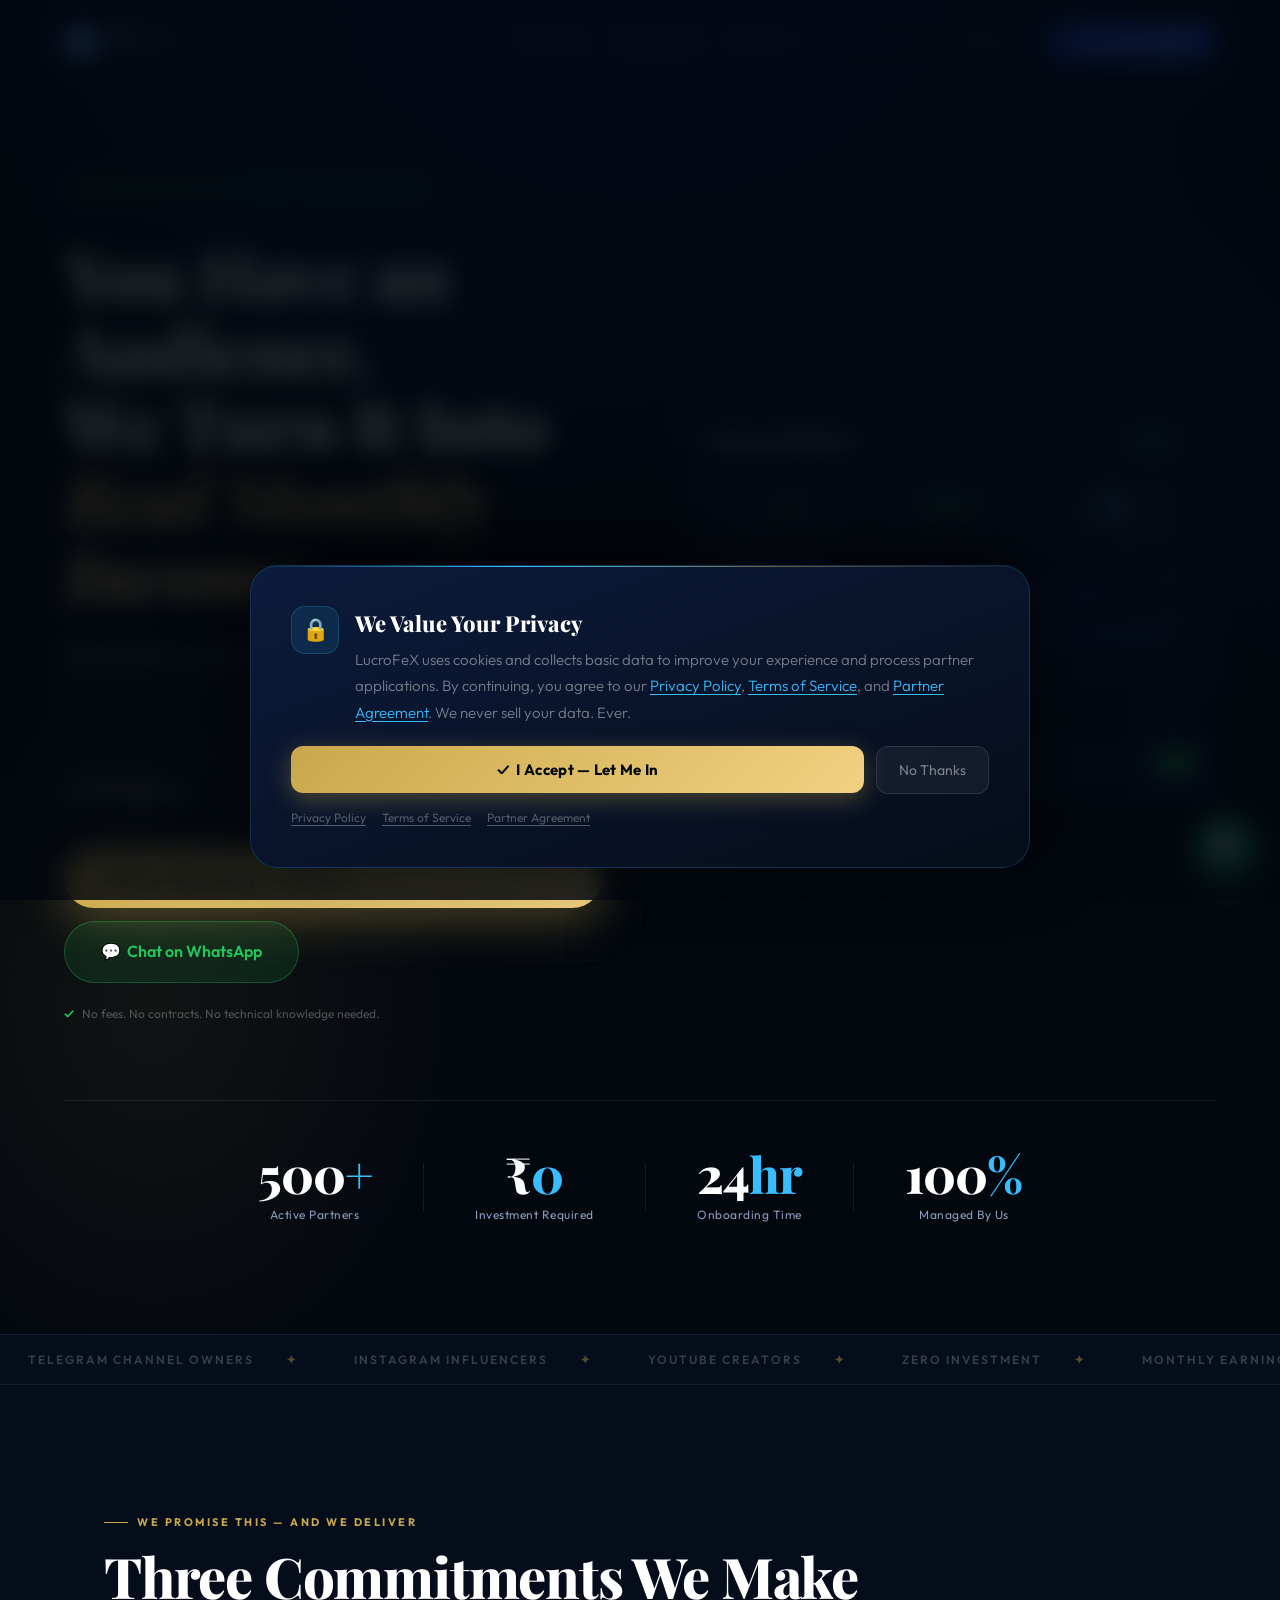
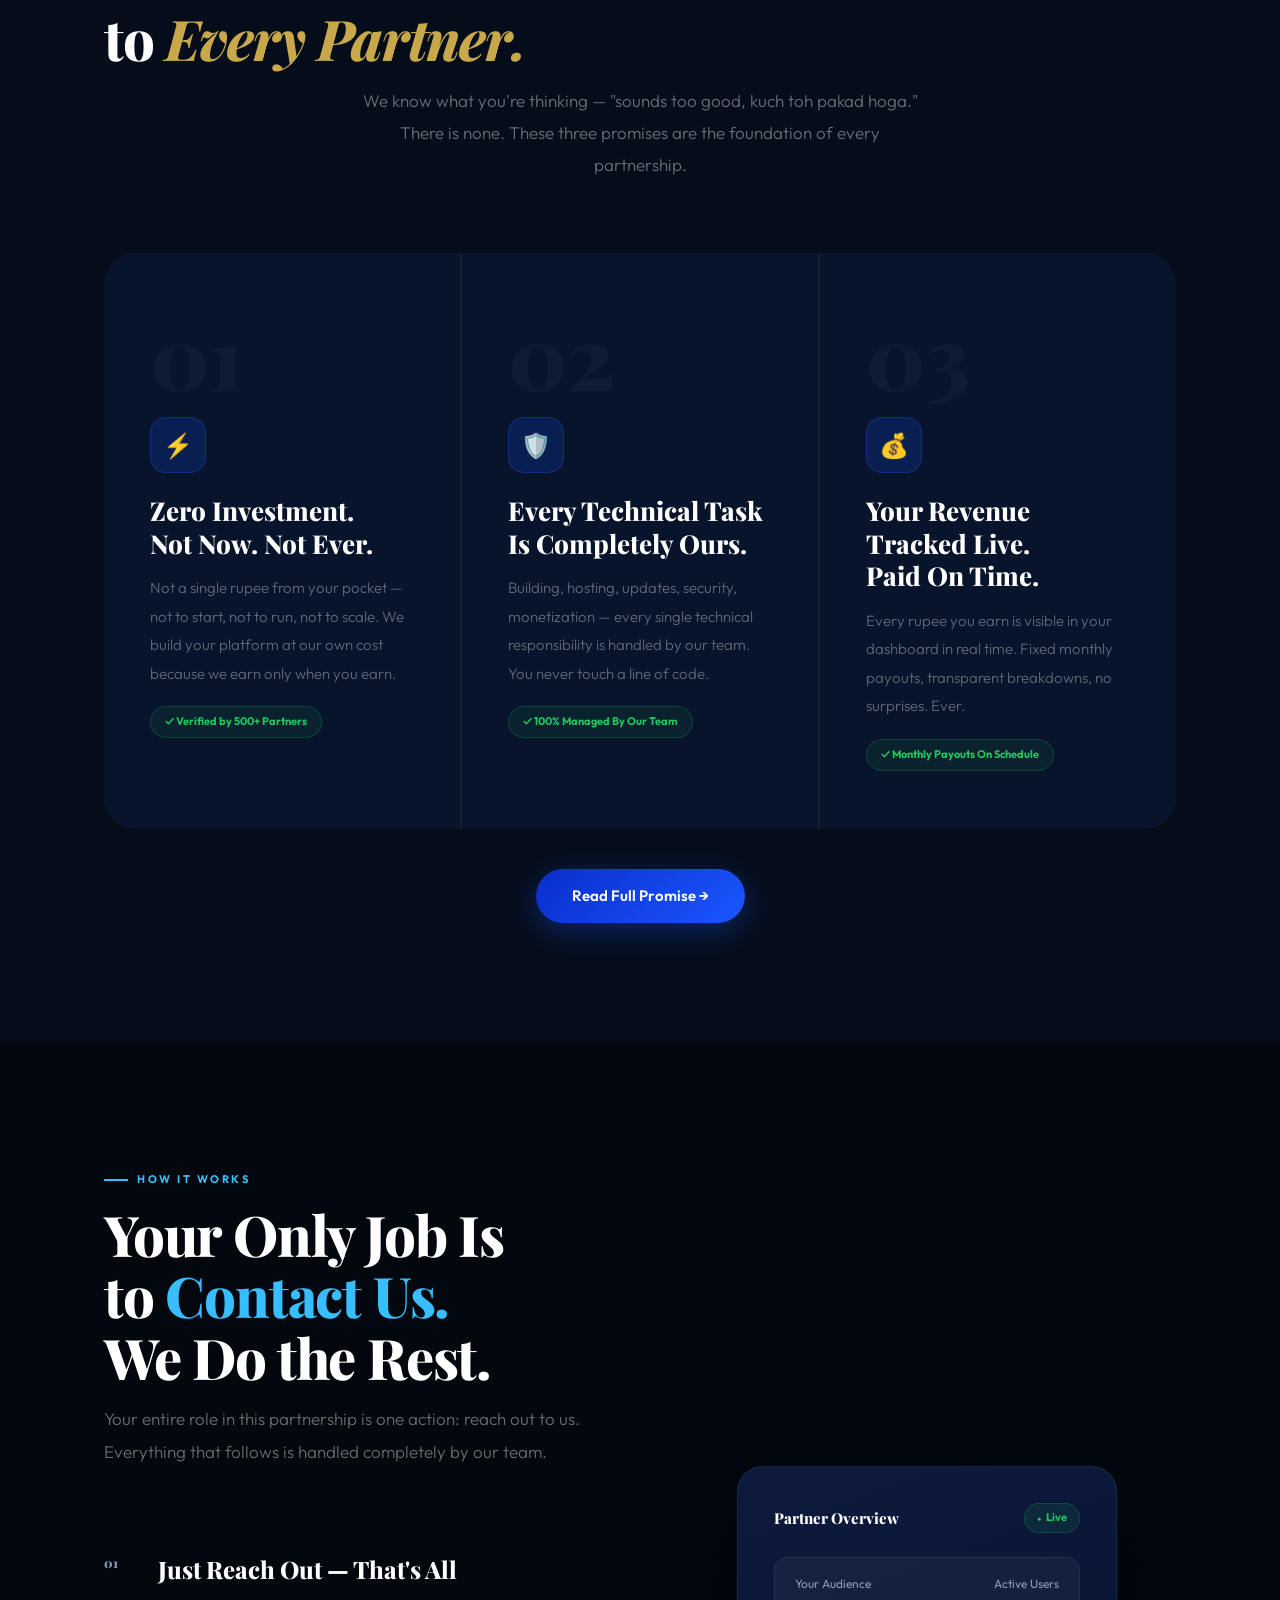
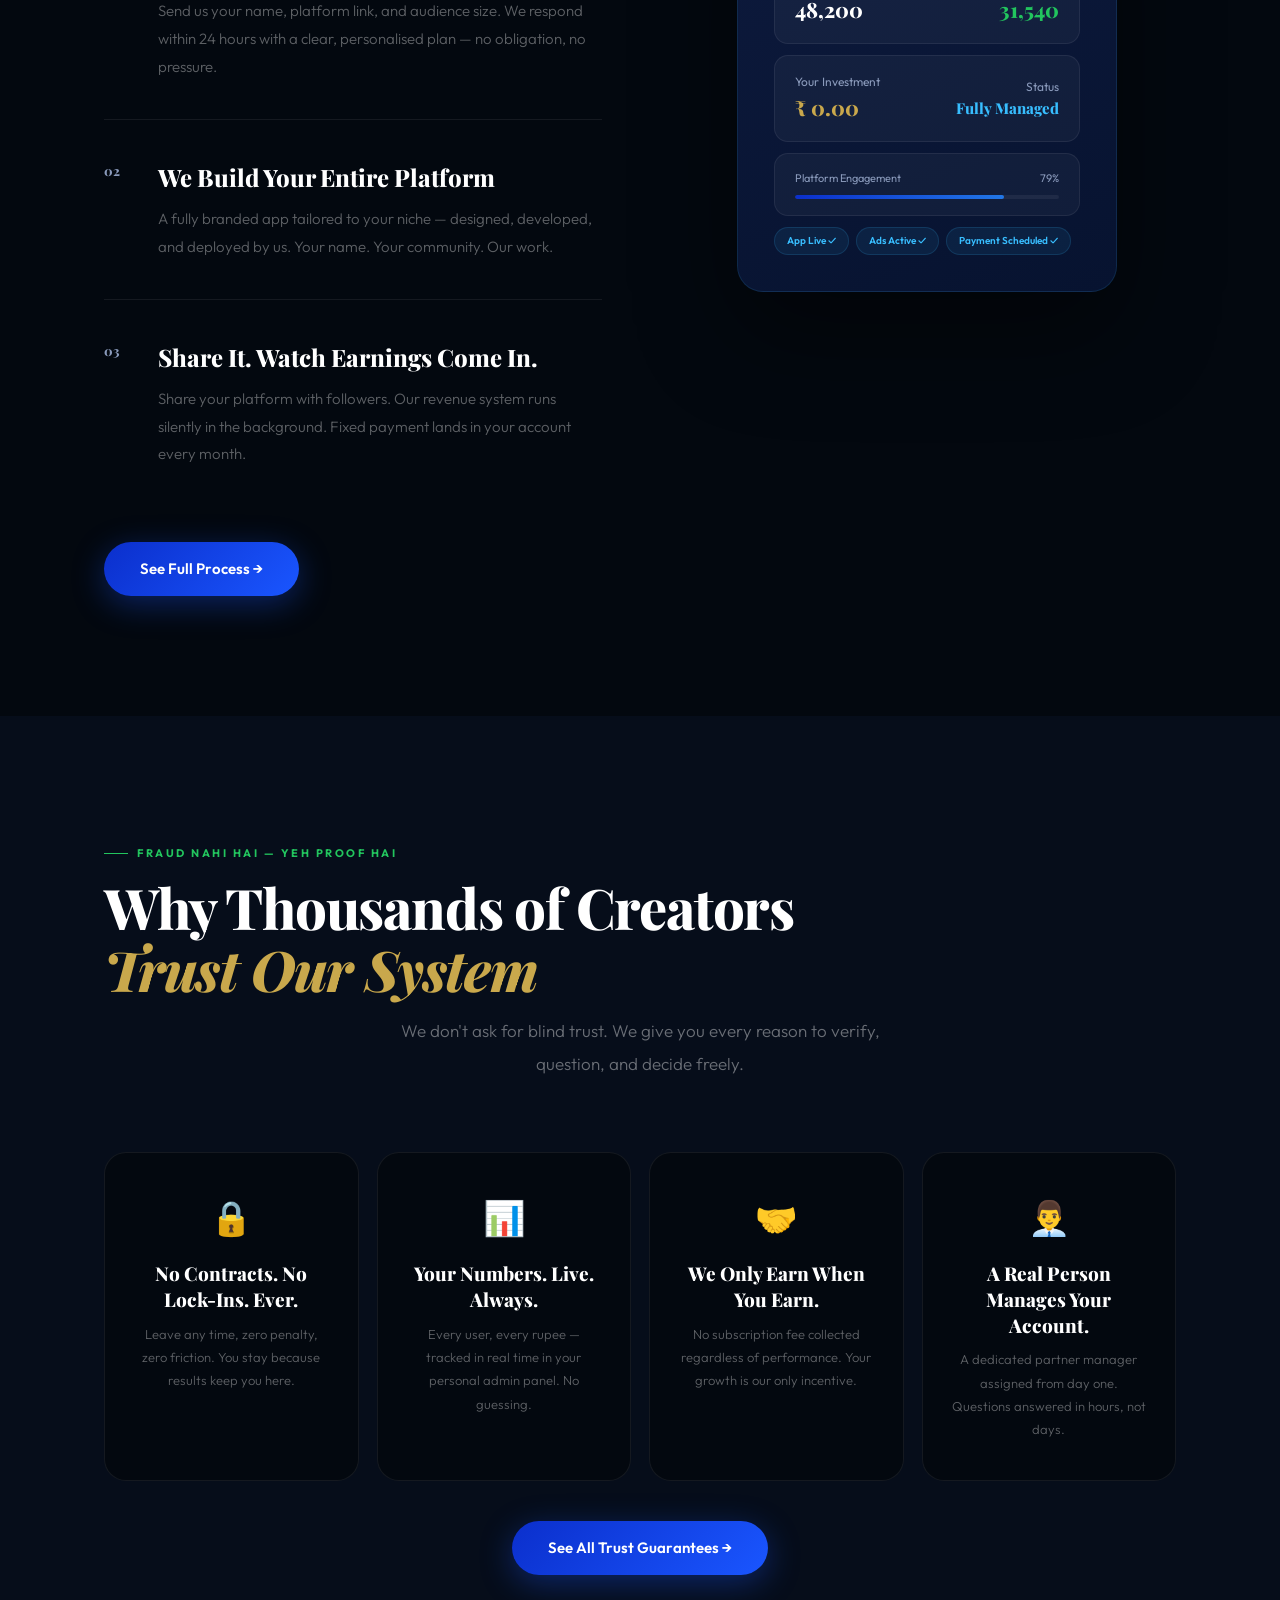
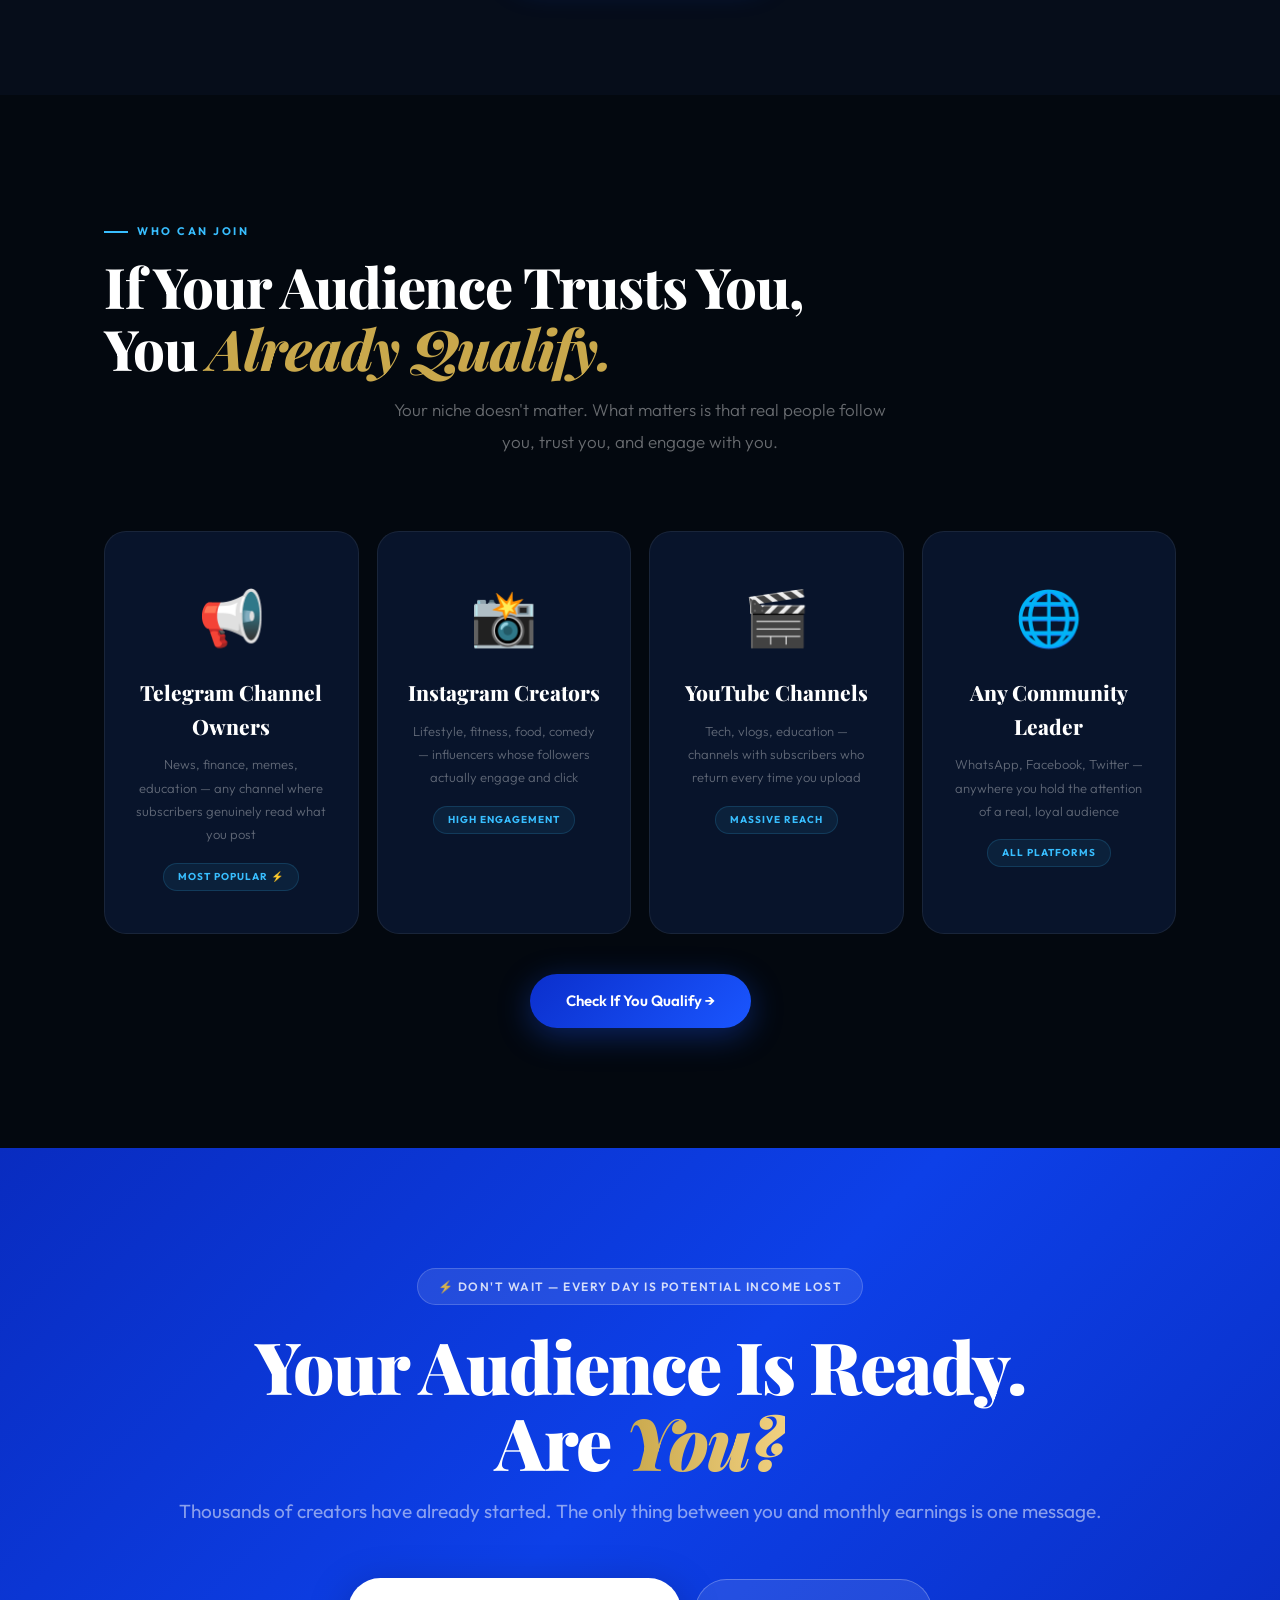
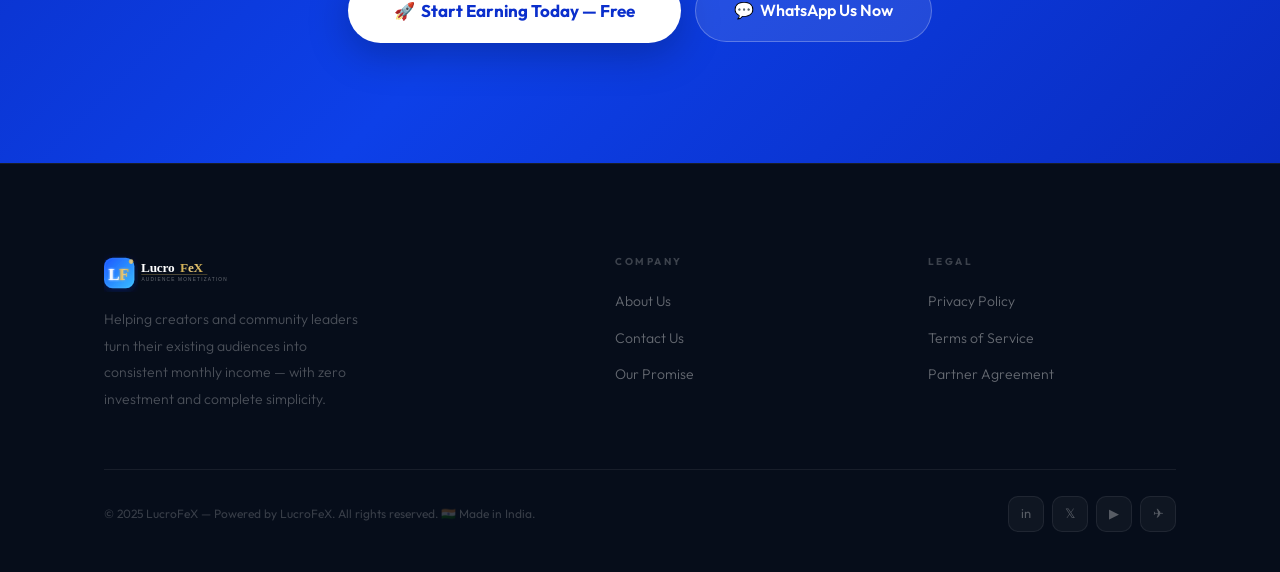
==== index.html @ 70eda668 "Add files via upload" ====
<!DOCTYPE html>
<html lang="en">
<head>
<meta charset="UTF-8">
<link rel="icon" type="image/svg+xml" href="favicon.svg">
<meta name="viewport" content="width=device-width, initial-scale=1.0">
<title>LucroFeX — Your Audience. Our System. Your Earnings.</title>
<link rel="stylesheet" href="shared.css">
<style>
/* ── HERO ── */
.hero{min-height:100svh;display:flex;align-items:center;justify-content:center;padding:clamp(120px,14vw,170px) clamp(20px,5vw,64px) clamp(70px,9vw,110px);position:relative;overflow:hidden}
.hero-bg{position:absolute;inset:0;z-index:0;background:radial-gradient(ellipse 95% 75% at 50% -5%,rgba(11,47,204,.28) 0%,transparent 62%),radial-gradient(ellipse 55% 45% at 85% 35%,rgba(56,190,255,.1) 0%,transparent 55%),radial-gradient(ellipse 45% 55% at 12% 75%,rgba(201,168,76,.07) 0%,transparent 55%),var(--ink)}
.hero-lines{position:absolute;inset:0;background-image:linear-gradient(rgba(255,255,255,.022) 1px,transparent 1px),linear-gradient(90deg,rgba(255,255,255,.022) 1px,transparent 1px);background-size:80px 80px;mask-image:radial-gradient(ellipse 80% 70% at 50% 40%,black 10%,transparent 100%)}
.hero-inner{position:relative;z-index:2;display:grid;grid-template-columns:1fr 1fr;gap:clamp(40px,6vw,90px);align-items:center;max-width:1200px;width:100%}
.hero-eyebrow{display:inline-flex;align-items:center;gap:10px;border:1px solid rgba(34,197,94,.28);background:rgba(34,197,94,.08);padding:8px 18px;border-radius:50px;font-size:12px;font-weight:600;color:var(--green);letter-spacing:1.5px;text-transform:uppercase;margin-bottom:clamp(20px,3vw,30px);animation:fadeUp .9s both}
.live-dot{width:7px;height:7px;border-radius:50%;background:var(--green);animation:breathe 2s infinite;box-shadow:0 0 6px var(--green)}
.hero h1{font-family:'Playfair Display',serif;font-size:clamp(38px,5.5vw,72px);font-weight:900;line-height:1.06;letter-spacing:-1.5px;color:white;margin-bottom:clamp(18px,2.5vw,28px);animation:fadeUp .9s .08s both}
.hero h1 em{font-style:italic;background:linear-gradient(90deg,var(--gold),var(--gold2),var(--gold));background-size:200% auto;-webkit-background-clip:text;-webkit-text-fill-color:transparent;background-clip:text;animation:shimmer 3s linear infinite}
.hero-sub{font-size:clamp(15px,1.8vw,18px);font-weight:300;color:rgba(255,255,255,.44);line-height:1.85;max-width:490px;margin-bottom:clamp(28px,4vw,44px);animation:fadeUp .9s .16s both}
.hero-sub strong{color:rgba(255,255,255,.85);font-weight:600}
.hero-actions{display:flex;flex-direction:column;gap:13px;animation:fadeUp .9s .24s both}
.btn-wa{display:inline-flex;align-items:center;gap:10px;width:fit-content;background:rgba(37,211,102,.1);border:1.5px solid rgba(37,211,102,.3);color:var(--green);font-family:'Outfit',sans-serif;font-size:clamp(14px,1.6vw,16px);font-weight:600;padding:clamp(14px,1.8vw,17px) clamp(24px,3vw,36px);border-radius:50px;transition:all .3s}
.btn-wa:hover{background:rgba(37,211,102,.18);border-color:rgba(37,211,102,.5);transform:translateY(-2px)}
.hero-caption{display:flex;align-items:center;gap:8px;font-size:12px;color:rgba(255,255,255,.28);margin-top:8px}
.hero-caption::before{content:'✓';color:var(--green);font-weight:700}

/* DASHBOARD CARD */
.hero-right{display:flex;flex-direction:column;gap:14px;animation:fadeUp .9s .3s both}
.dash-card{background:rgba(8,20,43,.88);border:1px solid rgba(56,190,255,.14);border-radius:26px;padding:clamp(22px,3vw,32px);backdrop-filter:blur(24px);box-shadow:0 32px 90px rgba(0,0,0,.5);position:relative;overflow:hidden}
.dash-card::before{content:'';position:absolute;top:0;left:0;right:0;height:1.5px;background:linear-gradient(90deg,transparent,var(--sky),var(--gold),transparent)}
.dc-head{display:flex;justify-content:space-between;align-items:center;margin-bottom:22px}
.dc-title{font-family:'Playfair Display',serif;font-size:16px;font-weight:700;color:white}
.dc-live{display:flex;align-items:center;gap:6px;background:rgba(34,197,94,.1);border:1px solid rgba(34,197,94,.22);padding:5px 12px;border-radius:50px;font-size:11px;font-weight:700;color:var(--green)}
.dc-live-dot{width:6px;height:6px;border-radius:50%;background:var(--green);box-shadow:0 0 6px var(--green);animation:breathe 2s infinite}
.dc-grid{display:grid;grid-template-columns:repeat(3,1fr);gap:10px;margin-bottom:18px}
.dc-stat{background:rgba(255,255,255,.04);border:1px solid var(--border);border-radius:14px;padding:14px 12px;text-align:center}
.dc-val{font-family:'Playfair Display',serif;font-size:20px;font-weight:800;color:white;line-height:1}
.dc-val.sky{color:var(--sky)}.dc-val.gold{color:var(--gold)}.dc-val.green{color:var(--green)}
.dc-label{font-size:10px;color:var(--muted);margin-top:5px;letter-spacing:.3px}
.dc-bar-row{margin-bottom:10px}
.dc-bar-top{display:flex;justify-content:space-between;font-size:11px;color:var(--muted);margin-bottom:7px}
.dc-track{height:5px;background:rgba(255,255,255,.06);border-radius:5px;overflow:hidden}
.dc-fill{height:100%;border-radius:5px;background:linear-gradient(90deg,var(--royal),var(--sky));background-size:200%;animation:shimmer 3s linear infinite}
.dc-tags{display:flex;flex-wrap:wrap;gap:6px;margin-top:14px}
.dc-tag{font-size:10px;font-weight:600;padding:5px 12px;border-radius:50px}
.dc-tag.green{background:rgba(34,197,94,.1);border:1px solid rgba(34,197,94,.22);color:var(--green)}
.dc-tag.blue{background:rgba(56,190,255,.1);border:1px solid rgba(56,190,255,.18);color:var(--sky)}
.dc-tag.gold{background:rgba(201,168,76,.1);border:1px solid rgba(201,168,76,.22);color:var(--gold)}
.notif-pop{background:rgba(8,20,43,.92);border:1px solid rgba(56,190,255,.14);border-radius:18px;padding:15px 18px;display:flex;align-items:center;gap:14px;box-shadow:0 12px 48px rgba(0,0,0,.45);animation:slideRight .7s .9s cubic-bezier(.16,1,.3,1) both}
@keyframes slideRight{from{transform:translateX(60px);opacity:0}to{transform:translateX(0);opacity:1}}
.np-icon{font-size:26px;flex-shrink:0}
.np-title{font-size:13px;font-weight:700;color:white}
.np-sub{font-size:11px;color:var(--muted);margin-top:2px}
.np-badge{margin-left:auto;flex-shrink:0;background:var(--green);color:#052e16;font-size:10px;font-weight:800;padding:4px 10px;border-radius:50px}

/* STATS */
.hero-stats{grid-column:1/-1;display:flex;align-items:center;justify-content:center;gap:clamp(24px,4vw,60px);flex-wrap:wrap;padding-top:clamp(28px,4vw,48px);border-top:1px solid var(--border);animation:fadeUp .9s .45s both}
.hs-item{text-align:center}
.hs-val{font-family:'Playfair Display',serif;font-size:clamp(30px,4vw,50px);font-weight:800;color:white;letter-spacing:-1px;line-height:1}
.hs-val span{color:var(--sky)}
.hs-label{font-size:12px;color:var(--muted);margin-top:6px;letter-spacing:.5px}
.hs-sep{width:1px;height:48px;background:var(--border);flex-shrink:0}

/* PROMISE CARDS */
.promise-grid{display:grid;grid-template-columns:repeat(3,1fr);gap:2px;background:var(--border);border-radius:32px;overflow:hidden;margin-top:clamp(44px,6vw,72px)}
.p-card{background:var(--navy);padding:clamp(34px,5vw,58px) clamp(28px,4vw,46px);position:relative;overflow:hidden;transition:background .45s}
.p-card:hover{background:#0B1D42}
.p-line{position:absolute;top:0;left:0;right:0;height:2px;background:linear-gradient(90deg,transparent,var(--sky),transparent);opacity:0;transform:scaleX(.5);transition:opacity .4s,transform .4s}
.p-card:hover .p-line{opacity:1;transform:scaleX(1)}
.p-num{font-family:'Playfair Display',serif;font-size:88px;font-weight:900;line-height:1;color:rgba(255,255,255,.03);margin-bottom:18px;transition:color .4s}
.p-card:hover .p-num{color:rgba(56,190,255,.06)}
.p-icon{width:56px;height:56px;border-radius:16px;background:rgba(26,86,255,.18);border:1px solid rgba(26,86,255,.28);display:flex;align-items:center;justify-content:center;font-size:24px;margin-bottom:22px;transition:all .4s}
.p-card:hover .p-icon{background:linear-gradient(135deg,var(--royal),var(--blue));border-color:transparent;box-shadow:0 8px 28px rgba(26,86,255,.4)}
.p-card h3{font-family:'Playfair Display',serif;font-size:clamp(20px,2.3vw,26px);font-weight:800;color:white;margin-bottom:14px;line-height:1.25}
.p-card p{font-size:clamp(14px,1.5vw,15px);font-weight:300;color:rgba(255,255,255,.36);line-height:1.9}
.p-proof{display:inline-flex;align-items:center;gap:7px;margin-top:18px;background:rgba(34,197,94,.08);border:1px solid rgba(34,197,94,.2);color:var(--green);font-size:11px;font-weight:700;padding:6px 14px;border-radius:50px}

/* PROCESS */
.process-wrap{display:grid;grid-template-columns:1fr 1fr;gap:clamp(40px,6vw,90px);align-items:center}
.process-steps{display:flex;flex-direction:column}
.proc-step{display:flex;gap:26px;padding:clamp(24px,3vw,38px) 0;border-bottom:1px solid var(--border);transition:all .3s}
.proc-step:last-child{border-bottom:none}
.proc-step-n{font-family:'Playfair Display',serif;font-size:13px;font-weight:800;color:var(--muted);min-width:28px;padding-top:3px;transition:color .3s}
.proc-step:hover .proc-step-n{color:var(--sky)}
.proc-body h4{font-family:'Playfair Display',serif;font-size:clamp(19px,2.2vw,24px);font-weight:800;color:white;margin-bottom:9px}
.proc-body p{font-size:clamp(14px,1.5vw,15px);font-weight:300;color:rgba(255,255,255,.36);line-height:1.85}
.proc-visual{position:relative;display:flex;align-items:center;justify-content:center}
.proc-glow{position:absolute;width:380px;height:380px;background:radial-gradient(circle,rgba(26,86,255,.18) 0%,transparent 70%);border-radius:50%}
.proc-card{background:linear-gradient(160deg,#0D1A3D,#071330);border:1px solid rgba(56,190,255,.12);border-radius:26px;padding:clamp(24px,3vw,36px);width:100%;max-width:380px;position:relative;z-index:2;box-shadow:0 40px 100px rgba(0,0,0,.45)}
.pc-head{display:flex;justify-content:space-between;align-items:center;margin-bottom:24px}
.pc-title{font-family:'Playfair Display',serif;font-size:15px;font-weight:800;color:white}
.pc-badge{background:rgba(34,197,94,.1);border:1px solid rgba(34,197,94,.22);color:var(--green);font-size:11px;font-weight:700;padding:5px 12px;border-radius:50px;display:flex;align-items:center;gap:5px}
.pc-badge::before{content:'●';font-size:7px}
.pc-row{background:rgba(255,255,255,.04);border:1px solid var(--border);border-radius:14px;padding:16px 20px;margin-bottom:11px;display:flex;justify-content:space-between;align-items:center}
.pc-row-label{font-size:12px;color:var(--muted)}
.pc-row-val{font-family:'Playfair Display',serif;font-size:21px;font-weight:800;color:white}
.pc-row-val.gold{color:var(--gold)}.pc-row-val.sky{color:var(--sky);font-size:15px}.pc-row-val.green{color:var(--green)}
.pc-bar{background:rgba(255,255,255,.04);border:1px solid var(--border);border-radius:14px;padding:16px 20px;margin-bottom:11px}
.pc-bar-top{display:flex;justify-content:space-between;font-size:11px;color:var(--muted);margin-bottom:8px}
.pc-track{height:4px;background:rgba(255,255,255,.06);border-radius:4px;overflow:hidden}
.pc-fill{height:100%;border-radius:4px;background:linear-gradient(90deg,var(--royal),var(--sky));background-size:200%;animation:shimmer 3s linear infinite}
.pc-tags{display:flex;flex-wrap:wrap;gap:7px;margin-top:4px}
.pc-tag{font-size:10px;font-weight:600;padding:5px 12px;border-radius:50px;background:rgba(56,190,255,.08);border:1px solid rgba(56,190,255,.15);color:var(--sky)}

/* TRUST */
.trust-grid{display:grid;grid-template-columns:repeat(4,1fr);gap:clamp(12px,2vw,18px);margin-top:clamp(44px,6vw,72px)}
.trust-card{background:var(--ink);border:1px solid var(--border);border-radius:22px;padding:clamp(24px,3.5vw,38px) clamp(18px,2.5vw,28px);text-align:center;transition:all .4s}
.trust-card:hover{border-color:rgba(56,190,255,.22);transform:translateY(-7px);box-shadow:0 24px 60px rgba(0,0,0,.4)}
.tc-icon{font-size:34px;margin-bottom:16px;display:block;animation:float 5s ease-in-out infinite}
.trust-card h4{font-family:'Playfair Display',serif;font-size:clamp(16px,1.8vw,19px);font-weight:800;color:white;margin-bottom:10px;line-height:1.35}
.trust-card p{font-size:13px;font-weight:300;color:rgba(255,255,255,.36);line-height:1.8}

/* WHO */
.who-grid{display:grid;grid-template-columns:repeat(4,1fr);gap:clamp(12px,2vw,18px);margin-top:clamp(44px,6vw,72px)}
.who-card{background:var(--navy);border:1px solid var(--border);border-radius:22px;padding:clamp(28px,4vw,42px) clamp(20px,3vw,30px);text-align:center;transition:all .45s;position:relative;overflow:hidden}
.who-card::after{content:'';position:absolute;inset:0;background:linear-gradient(160deg,rgba(26,86,255,.09),transparent);opacity:0;transition:opacity .4s}
.who-card:hover{border-color:rgba(26,86,255,.38);transform:translateY(-9px);box-shadow:0 28px 70px rgba(0,0,0,.45)}
.who-card:hover::after{opacity:1}
.who-emoji{font-size:clamp(40px,5.5vw,54px);margin-bottom:16px;display:block;animation:float 4.5s ease-in-out infinite}
.who-card h4{font-family:'Playfair Display',serif;font-size:clamp(17px,2vw,21px);font-weight:800;color:white;margin-bottom:10px}
.who-card p{font-size:13px;font-weight:300;color:rgba(255,255,255,.36);line-height:1.8}
.who-badge{display:inline-block;margin-top:16px;font-size:10px;font-weight:700;letter-spacing:1px;text-transform:uppercase;padding:5px 14px;border-radius:50px;background:rgba(56,190,255,.08);border:1px solid rgba(56,190,255,.16);color:var(--sky)}

/* CONTACT */
.contact-grid{display:grid;grid-template-columns:1fr 1.05fr;gap:clamp(44px,7vw,100px);align-items:start}
.c-left h2{font-family:'Playfair Display',serif;font-size:clamp(34px,4.8vw,60px);font-weight:900;line-height:1.07;letter-spacing:-1.2px;color:white;margin-bottom:18px}
.c-left h2 em{font-style:italic;color:var(--gold)}
.c-left h2 .g{color:var(--green)}
.c-left>p{font-size:clamp(15px,1.7vw,17px);font-weight:300;color:rgba(255,255,255,.4);line-height:1.9;margin-bottom:clamp(28px,4vw,42px)}
.c-trust-list{display:flex;flex-direction:column;gap:12px}
.c-trust-item{display:flex;align-items:center;gap:14px;background:rgba(255,255,255,.03);border:1px solid var(--border);border-radius:16px;padding:clamp(14px,2vw,17px) clamp(16px,2.5vw,20px);transition:all .3s}
.c-trust-item:hover{border-color:rgba(34,197,94,.2);background:rgba(34,197,94,.04)}
.cti-icon{width:40px;height:40px;flex-shrink:0;border-radius:11px;background:rgba(34,197,94,.1);border:1px solid rgba(34,197,94,.2);display:flex;align-items:center;justify-content:center;font-size:18px}
.cti-body h5{font-size:14px;font-weight:600;color:white;margin-bottom:3px}
.cti-body p{font-size:12px;font-weight:300;color:var(--muted);line-height:1.6}

/* FORM */
.form-box{background:linear-gradient(160deg,#0C1B3B,#060D1A);border:1px solid rgba(56,190,255,.11);border-radius:34px;padding:clamp(30px,4.5vw,52px) clamp(24px,3.5vw,44px);box-shadow:0 56px 110px rgba(0,0,0,.5);position:relative;overflow:hidden}
.form-box::before{content:'';position:absolute;top:0;left:0;right:0;height:1.5px;background:linear-gradient(90deg,transparent,var(--sky),rgba(201,168,76,.5),transparent)}
.f-title{font-family:'Playfair Display',serif;font-size:clamp(22px,2.8vw,30px);font-weight:800;color:white;margin-bottom:6px}
.f-sub{font-size:13px;font-weight:300;color:var(--muted);margin-bottom:clamp(22px,3vw,32px);line-height:1.7}
.f-group{margin-bottom:14px}
.f-label{display:block;font-size:10px;font-weight:700;letter-spacing:2px;text-transform:uppercase;color:rgba(255,255,255,.3);margin-bottom:7px}
.f-input{width:100%;background:rgba(255,255,255,.05);border:1px solid rgba(255,255,255,.08);border-radius:13px;padding:clamp(13px,1.6vw,16px) 18px;color:white;font-family:'Outfit',sans-serif;font-size:15px;font-weight:300;outline:none;transition:all .3s}
.f-input::placeholder{color:rgba(255,255,255,.18)}
.f-input:focus{border-color:rgba(56,190,255,.36);background:rgba(56,190,255,.05);box-shadow:0 0 0 3px rgba(56,190,255,.07)}
.f-row{display:grid;grid-template-columns:1fr 1fr;gap:13px}
.f-submit{width:100%;margin-top:8px;background:linear-gradient(135deg,var(--gold) 0%,var(--gold2) 50%,var(--gold) 100%);background-size:200% auto;color:var(--ink);font-family:'Outfit',sans-serif;font-size:clamp(15px,1.8vw,17px);font-weight:700;padding:clamp(15px,2vw,18px);border-radius:13px;box-shadow:0 8px 30px rgba(201,168,76,.3);transition:all .4s;animation:shimmer 3s linear infinite;letter-spacing:.3px;cursor:pointer;border:none}
.f-submit:hover{transform:translateY(-3px);box-shadow:0 20px 50px rgba(201,168,76,.45)}
.f-submit:disabled{opacity:.6;transform:none;cursor:not-allowed}
.f-note{text-align:center;font-size:11px;font-weight:300;color:rgba(255,255,255,.2);margin-top:14px;line-height:1.7}

/* SUCCESS CARD */
.success-screen{display:none;text-align:center;padding:clamp(36px,5vw,52px) 20px}
.success-icon-wrap{width:88px;height:88px;border-radius:50%;background:linear-gradient(135deg,rgba(34,197,94,.2),rgba(34,197,94,.05));border:2px solid rgba(34,197,94,.3);display:flex;align-items:center;justify-content:center;margin:0 auto 24px;animation:float 3s ease-in-out infinite}
.success-checkmark{font-size:42px}
.success-screen h3{font-family:'Playfair Display',serif;font-size:clamp(22px,3.5vw,30px);font-weight:800;color:white;margin-bottom:10px}
.success-screen p{font-size:15px;font-weight:300;color:var(--muted);line-height:1.8;margin-bottom:24px}
.success-pills{display:flex;flex-direction:column;gap:8px;margin-top:4px}
.success-pill{display:flex;align-items:center;gap:10px;background:rgba(34,197,94,.07);border:1px solid rgba(34,197,94,.15);border-radius:12px;padding:11px 16px}
.success-pill span{font-size:13px;color:rgba(255,255,255,.6)}
.success-pill::before{content:'✓';color:var(--green);font-weight:700;font-size:13px;flex-shrink:0}

/* FINAL BANNER */
.final-banner{background:linear-gradient(135deg,#092CC0,#0D40E8,#092CC0);padding:clamp(70px,10vw,120px) clamp(20px,5vw,64px);text-align:center;position:relative;overflow:hidden}
.fb-grid{position:absolute;inset:0;background-image:linear-gradient(rgba(255,255,255,.04) 1px,transparent 1px),linear-gradient(90deg,rgba(255,255,255,.04) 1px,transparent 1px);background-size:64px 64px;opacity:.5}
.fb-glow{position:absolute;inset:0;background:radial-gradient(ellipse 55% 75% at 50% 50%,rgba(56,190,255,.14) 0%,transparent 65%)}
.final-banner>*{position:relative;z-index:2}
.fb-eyebrow{display:inline-flex;align-items:center;gap:9px;background:rgba(255,255,255,.1);border:1px solid rgba(255,255,255,.18);padding:8px 20px;border-radius:50px;font-size:12px;font-weight:600;color:rgba(255,255,255,.8);letter-spacing:1.5px;text-transform:uppercase;margin-bottom:22px}
.final-banner h2{font-family:'Playfair Display',serif;font-size:clamp(36px,6vw,72px);font-weight:900;color:white;letter-spacing:-1.5px;line-height:1.06;margin-bottom:16px}
.final-banner h2 em{font-style:italic;background:linear-gradient(90deg,var(--gold),var(--gold2),var(--gold));background-size:200% auto;-webkit-background-clip:text;-webkit-text-fill-color:transparent;background-clip:text;animation:shimmer 3s linear infinite}
.final-banner p{font-size:clamp(15px,1.9vw,19px);color:rgba(255,255,255,.52);margin-bottom:clamp(36px,5vw,52px)}
.fb-btns{display:flex;align-items:center;justify-content:center;gap:14px;flex-wrap:wrap}
.btn-white{display:inline-flex;align-items:center;gap:10px;background:white;color:var(--royal);font-family:'Outfit',sans-serif;font-size:clamp(15px,1.8vw,17px);font-weight:700;padding:clamp(15px,2vw,19px) clamp(28px,4vw,46px);border-radius:50px;box-shadow:0 10px 42px rgba(0,0,0,.25);transition:all .4s;text-decoration:none}
.btn-white:hover{transform:translateY(-4px);box-shadow:0 22px 60px rgba(0,0,0,.35)}
.btn-border{display:inline-flex;align-items:center;gap:10px;background:rgba(255,255,255,.1);border:1.5px solid rgba(255,255,255,.25);color:white;font-family:'Outfit',sans-serif;font-size:clamp(14px,1.6vw,16px);font-weight:600;padding:clamp(14px,1.8vw,18px) clamp(24px,3vw,38px);border-radius:50px;transition:all .3s;text-decoration:none}
.btn-border:hover{background:rgba(255,255,255,.18);transform:translateY(-2px)}

@media(max-width:1060px){.hero-inner{grid-template-columns:1fr}.hero-right{display:none}.hero-stats{grid-column:auto}.process-wrap{grid-template-columns:1fr}.proc-visual{display:none}.trust-grid{grid-template-columns:1fr 1fr}.who-grid{grid-template-columns:1fr 1fr}.contact-grid{grid-template-columns:1fr}.promise-grid{grid-template-columns:1fr}}
@media(max-width:600px){.trust-grid{grid-template-columns:1fr}.who-grid{grid-template-columns:1fr 1fr}.f-row{grid-template-columns:1fr}.fb-btns{flex-direction:column;align-items:stretch;max-width:320px;margin:0 auto}.btn-white,.btn-border{justify-content:center}.hs-sep{display:none}}
@media(max-width:420px){.who-grid{grid-template-columns:1fr}}
</style>

  <!-- SEO & OG Meta -->
  <meta name="description" content="LucroFeX — Turn your Telegram channel, Instagram or YouTube audience into real monthly income. Zero investment. We handle everything.">
  <meta name="keywords" content="audience monetization, telegram channel monetize, creator income, LucroFeX, zero investment earning">
  <meta property="og:title" content="LucroFeX — Your Audience. Our System. Your Earnings.">
  <meta property="og:description" content="Turn your social media audience into monthly income with zero investment. LucroFeX handles everything.">
  <meta property="og:url" content="https://lucrofex.chauhandeveloper.in/">
  <meta property="og:type" content="website">
  <meta name="twitter:card" content="summary_large_image">
  <link rel="canonical" href="https://lucrofex.chauhandeveloper.in/">
</head>
<body>

<!-- TRUST RIBBON -->
<!-- DRAWER -->
<div class="drawer" id="drawer">
  <button class="drawer-x" id="drawerX">✕</button>
  <a href="pages/promise.html" onclick="closeDrawer()">Our Promise</a>
  <a href="pages/how-it-works.html" onclick="closeDrawer()">How It Works</a>
  <a href="pages/trust.html" onclick="closeDrawer()">Why Trust Us</a>
  <a href="pages/who-can-join.html" onclick="closeDrawer()">Who Can Join</a>
  <a href="pages/about.html" onclick="closeDrawer()">About Us</a>
  <a href="pages/contact.html" onclick="closeDrawer()" style="color:var(--gold)">Start Earning →</a>
</div>

<!-- NAV -->
<header id="nav">
  <div class="nav-inner">
    <a href="index.html" class="logo">
      <img src="logo.svg" alt="LucroFeX" style="height:42px;width:auto">
    </a>
    <ul class="nav-links">
      <li><a href="pages/promise.html">Our Promise</a></li>
      <li><a href="pages/how-it-works.html">How It Works</a></li>
      <li><a href="pages/trust.html">Why Trust Us</a></li>
      <li><a href="pages/who-can-join.html">Who Can Join</a></li>
      <li><a href="pages/about.html">About Us</a></li>
      <li><a href="pages/contact.html" class="nav-pill">Start Earning Today</a></li>
    </ul>
    <button class="hamburger" id="ham"><span></span><span></span><span></span></button>
  </div>
</header>

<!-- HERO -->
<section class="hero">
  <div class="hero-bg"></div>
  <div class="hero-lines"></div>
  <div class="hero-inner">
    <div>
      <div class="hero-eyebrow"><span class="live-dot"></span>Accepting New Partners — Spots Limited</div>
      <h1>You Have an Audience.<br>We Turn It Into<br><em>Real Monthly Income.</em></h1>
      <p class="hero-sub"><strong>Zero investment. Zero technical work. Zero risk.</strong><br>Whether you own a Telegram channel, Instagram page, or YouTube channel — if people trust you, we have a system that pays you every month. <strong>Just contact us. We handle everything else.</strong></p>
      <div class="hero-actions">
        <a href="pages/contact.html" class="btn-gold">Start Earning Today — It's Free →</a>
        <a href="https://wa.me/919785121781?text=Hi%20LucroFeX%2C%20I%20want%20to%20monetize%20my%20audience." class="btn-wa" target="_blank" rel="noopener">💬 &nbsp;Chat on WhatsApp</a>
        <p class="hero-caption">No fees. No contracts. No technical knowledge needed.</p>
      </div>
    </div>
    <div class="hero-right">
      <div class="dash-card">
        <div class="dc-head"><span class="dc-title">Partner Dashboard</span><span class="dc-live"><span class="dc-live-dot"></span>Live</span></div>
        <div class="dc-grid">
          <div class="dc-stat"><div class="dc-val gold">₹ 0</div><div class="dc-label">Your Investment</div></div>
          <div class="dc-stat"><div class="dc-val green">Active</div><div class="dc-label">Status</div></div>
          <div class="dc-stat"><div class="dc-val sky">24hr</div><div class="dc-label">To Go Live</div></div>
        </div>
        <div class="dc-bar-row"><div class="dc-bar-top"><span>Audience Engagement</span><span>84%</span></div><div class="dc-track"><div class="dc-fill" style="width:84%"></div></div></div>
        <div class="dc-bar-row" style="margin-top:10px"><div class="dc-bar-top"><span>Revenue Running</span><span>97%</span></div><div class="dc-track"><div class="dc-fill" style="width:97%"></div></div></div>
        <div class="dc-tags"><span class="dc-tag green">✓ App Live</span><span class="dc-tag blue">✓ Fully Managed</span><span class="dc-tag gold">✓ Monthly Payout</span></div>
      </div>
      <div class="notif-pop"><span class="np-icon">🎉</span><div><div class="np-title">New Partner Joined Just Now</div><div class="np-sub">Telegram Channel · 18,000 subscribers · Onboarded today</div></div><span class="np-badge">NEW</span></div>
    </div>
    <div class="hero-stats">
      <div class="hs-item"><div class="hs-val">500<span>+</span></div><div class="hs-label">Active Partners</div></div>
      <div class="hs-sep"></div>
      <div class="hs-item"><div class="hs-val">₹<span>0</span></div><div class="hs-label">Investment Required</div></div>
      <div class="hs-sep"></div>
      <div class="hs-item"><div class="hs-val">24<span>hr</span></div><div class="hs-label">Onboarding Time</div></div>
      <div class="hs-sep"></div>
      <div class="hs-item"><div class="hs-val">100<span>%</span></div><div class="hs-label">Managed By Us</div></div>
    </div>
  </div>
</section>

<!-- TICKER -->
<div class="ticker-wrap"><div class="ticker-track"><span class="tk-item">Telegram Channel Owners</span><span class="tk-item">Instagram Influencers</span><span class="tk-item">YouTube Creators</span><span class="tk-item">Zero Investment</span><span class="tk-item">Monthly Earnings</span><span class="tk-item">100% Managed By Us</span><span class="tk-item">No Fraud — Verified</span><span class="tk-item">Join Today — Free</span><span class="tk-item">Telegram Channel Owners</span><span class="tk-item">Instagram Influencers</span><span class="tk-item">YouTube Creators</span><span class="tk-item">Zero Investment</span><span class="tk-item">Monthly Earnings</span><span class="tk-item">100% Managed By Us</span><span class="tk-item">No Fraud — Verified</span><span class="tk-item">Join Today — Free</span></div></div>

<!-- PROMISE -->
<section class="page-section alt">
  <div class="container">
    <div class="text-center reveal">
      <div class="eyebrow gold">We Promise This — And We Deliver</div>
      <h2 class="s-title">Three Commitments We Make<br>to <em>Every Partner.</em></h2>
      <p class="s-desc" style="margin:0 auto;text-align:center;max-width:560px">We know what you're thinking — "sounds too good, kuch toh pakad hoga." There is none. These three promises are the foundation of every partnership.</p>
    </div>
    <div class="promise-grid">
      <div class="p-card reveal"><div class="p-line"></div><div class="p-num">01</div><div class="p-icon">⚡</div><h3>Zero Investment.<br>Not Now. Not Ever.</h3><p>Not a single rupee from your pocket — not to start, not to run, not to scale. We build your platform at our own cost because we earn only when you earn.</p><div class="p-proof">✓ Verified by 500+ Partners</div></div>
      <div class="p-card reveal d1"><div class="p-line"></div><div class="p-num">02</div><div class="p-icon">🛡️</div><h3>Every Technical Task<br>Is Completely Ours.</h3><p>Building, hosting, updates, security, monetization — every single technical responsibility is handled by our team. You never touch a line of code.</p><div class="p-proof">✓ 100% Managed By Our Team</div></div>
      <div class="p-card reveal d2"><div class="p-line"></div><div class="p-num">03</div><div class="p-icon">💰</div><h3>Your Revenue Tracked Live.<br>Paid On Time.</h3><p>Every rupee you earn is visible in your dashboard in real time. Fixed monthly payouts, transparent breakdowns, no surprises. Ever.</p><div class="p-proof">✓ Monthly Payouts On Schedule</div></div>
    </div>
    <div style="text-align:center;margin-top:40px"><a href="pages/promise.html" class="btn-blue">Read Full Promise →</a></div>
  </div>
</section>

<!-- HOW IT WORKS -->
<section class="page-section">
  <div class="container">
    <div class="process-wrap">
      <div>
        <div class="reveal"><div class="eyebrow">How It Works</div><h2 class="s-title">Your Only Job Is<br>to <span>Contact Us.</span><br>We Do the Rest.</h2><p class="s-desc" style="margin-bottom:44px">Your entire role in this partnership is one action: reach out to us. Everything that follows is handled completely by our team.</p></div>
        <div class="process-steps">
          <div class="proc-step reveal"><span class="proc-step-n">01</span><div class="proc-body"><h4>Just Reach Out — That's All</h4><p>Send us your name, platform link, and audience size. We respond within 24 hours with a clear, personalised plan — no obligation, no pressure.</p></div></div>
          <div class="proc-step reveal d1"><span class="proc-step-n">02</span><div class="proc-body"><h4>We Build Your Entire Platform</h4><p>A fully branded app tailored to your niche — designed, developed, and deployed by us. Your name. Your community. Our work.</p></div></div>
          <div class="proc-step reveal d2"><span class="proc-step-n">03</span><div class="proc-body"><h4>Share It. Watch Earnings Come In.</h4><p>Share your platform with followers. Our revenue system runs silently in the background. Fixed payment lands in your account every month.</p></div></div>
        </div>
        <div style="margin-top:36px"><a href="pages/how-it-works.html" class="btn-blue">See Full Process →</a></div>
      </div>
      <div class="proc-visual reveal d1">
        <div class="proc-glow"></div>
        <div class="proc-card">
          <div class="pc-head"><span class="pc-title">Partner Overview</span><span class="pc-badge">Live</span></div>
          <div class="pc-row"><div><div class="pc-row-label">Your Audience</div><div class="pc-row-val">48,200</div></div><div style="text-align:right"><div class="pc-row-label">Active Users</div><div class="pc-row-val green">31,540</div></div></div>
          <div class="pc-row"><div><div class="pc-row-label">Your Investment</div><div class="pc-row-val gold">₹ 0.00</div></div><div style="text-align:right"><div class="pc-row-label">Status</div><div class="pc-row-val sky">Fully Managed</div></div></div>
          <div class="pc-bar"><div class="pc-bar-top"><span>Platform Engagement</span><span>79%</span></div><div class="pc-track"><div class="pc-fill" style="width:79%"></div></div></div>
          <div class="pc-tags"><span class="pc-tag">App Live ✓</span><span class="pc-tag">Ads Active ✓</span><span class="pc-tag">Payment Scheduled ✓</span></div>
        </div>
      </div>
    </div>
  </div>
</section>

<!-- TRUST -->
<section class="page-section alt">
  <div class="container">
    <div class="text-center reveal"><div class="eyebrow green">Fraud Nahi Hai — Yeh Proof Hai</div><h2 class="s-title">Why Thousands of Creators<br><em>Trust Our System</em></h2><p class="s-desc" style="margin:0 auto;text-align:center;max-width:540px">We don't ask for blind trust. We give you every reason to verify, question, and decide freely.</p></div>
    <div class="trust-grid">
      <div class="trust-card reveal"><span class="tc-icon">🔒</span><h4>No Contracts. No Lock-Ins. Ever.</h4><p>Leave any time, zero penalty, zero friction. You stay because results keep you here.</p></div>
      <div class="trust-card reveal d1"><span class="tc-icon">📊</span><h4>Your Numbers. Live. Always.</h4><p>Every user, every rupee — tracked in real time in your personal admin panel. No guessing.</p></div>
      <div class="trust-card reveal d2"><span class="tc-icon">🤝</span><h4>We Only Earn When You Earn.</h4><p>No subscription fee collected regardless of performance. Your growth is our only incentive.</p></div>
      <div class="trust-card reveal d3"><span class="tc-icon">👨‍💼</span><h4>A Real Person Manages Your Account.</h4><p>A dedicated partner manager assigned from day one. Questions answered in hours, not days.</p></div>
    </div>
    <div style="text-align:center;margin-top:40px"><a href="pages/trust.html" class="btn-blue">See All Trust Guarantees →</a></div>
  </div>
</section>

<!-- WHO -->
<section class="page-section">
  <div class="container">
    <div class="text-center reveal"><div class="eyebrow">Who Can Join</div><h2 class="s-title">If Your Audience Trusts You,<br>You <em>Already Qualify.</em></h2><p class="s-desc" style="margin:0 auto;text-align:center;max-width:520px">Your niche doesn't matter. What matters is that real people follow you, trust you, and engage with you.</p></div>
    <div class="who-grid">
      <div class="who-card reveal"><span class="who-emoji">📢</span><h4>Telegram Channel Owners</h4><p>News, finance, memes, education — any channel where subscribers genuinely read what you post</p><span class="who-badge">Most Popular ⚡</span></div>
      <div class="who-card reveal d1"><span class="who-emoji">📸</span><h4>Instagram Creators</h4><p>Lifestyle, fitness, food, comedy — influencers whose followers actually engage and click</p><span class="who-badge">High Engagement</span></div>
      <div class="who-card reveal d2"><span class="who-emoji">🎬</span><h4>YouTube Channels</h4><p>Tech, vlogs, education — channels with subscribers who return every time you upload</p><span class="who-badge">Massive Reach</span></div>
      <div class="who-card reveal d3"><span class="who-emoji">🌐</span><h4>Any Community Leader</h4><p>WhatsApp, Facebook, Twitter — anywhere you hold the attention of a real, loyal audience</p><span class="who-badge">All Platforms</span></div>
    </div>
    <div style="text-align:center;margin-top:40px"><a href="pages/who-can-join.html" class="btn-blue">Check If You Qualify →</a></div>
  </div>
</section>

<!-- FINAL CTA -->
<section class="final-banner">
  <div class="fb-grid"></div><div class="fb-glow"></div>
  <div class="fb-eyebrow">⚡ Don't Wait — Every Day is Potential Income Lost</div>
  <h2>Your Audience Is Ready.<br>Are <em>You?</em></h2>
  <p>Thousands of creators have already started. The only thing between you and monthly earnings is one message.</p>
  <div class="fb-btns">
    <a href="pages/contact.html" class="btn-white">🚀 &nbsp;Start Earning Today — Free</a>
    <a href="https://wa.me/919785121781?text=Hi%20LucroFeX%2C%20I%20want%20to%20monetize%20my%20audience." class="btn-border" target="_blank" rel="noopener">💬 &nbsp;WhatsApp Us Now</a>
  </div>
</section>

<!-- FOOTER -->
<footer>
  <div class="container">
    <div class="ft-grid">
      <div><a href="index.html" class="logo">
        <img src="logo.svg" alt="LucroFeX" style="height:38px;width:auto">
      </a><p class="ft-desc">Helping creators and community leaders turn their existing audiences into consistent monthly income — with zero investment and complete simplicity.</p></div>
      <div><div class="ft-h">Company</div><ul class="ft-ul"><li><a href="pages/about.html">About Us</a></li><li><a href="pages/contact.html">Contact Us</a></li><li><a href="pages/promise.html">Our Promise</a></li></ul></div>
      <div><div class="ft-h">Legal</div><ul class="ft-ul"><li><a href="pages/privacy.html">Privacy Policy</a></li><li><a href="pages/terms.html">Terms of Service</a></li><li><a href="pages/partner-agreement.html">Partner Agreement</a></li></ul></div>
    </div>
    <div class="ft-bottom"><p>© 2025 LucroFeX — Powered by LucroFeX. All rights reserved. 🇮🇳 Made in India.</p><div class="socials"><a href="https://linkedin.com" class="soc" target="_blank">in</a><a href="https://twitter.com" class="soc" target="_blank">𝕏</a><a href="https://youtube.com" class="soc" target="_blank">▶</a><a href="https://t.me" class="soc" target="_blank">✈</a></div></div>
  </div>
</footer>

<a href="https://wa.me/919785121781?text=Hi%20LucroFeX%2C%20I%20want%20to%20monetize%20my%20audience." class="wa-float" target="_blank" rel="noopener"><div class="wa-ping"></div>💬</a>

<script>
const nav=document.getElementById('nav');
window.addEventListener('scroll',()=>nav.classList.toggle('solid',scrollY>50),{passive:true});
document.getElementById('ham').onclick=()=>document.getElementById('drawer').classList.add('open');
document.getElementById('drawerX').onclick=closeDrawer;
function closeDrawer(){document.getElementById('drawer').classList.remove('open')}
(function(){const obs=new IntersectionObserver(e=>{e.forEach(x=>{if(x.isIntersecting){x.target.classList.add('in');obs.unobserve(x.target)}})},{threshold:.09});document.querySelectorAll('.reveal').forEach(el=>obs.observe(el))})();
</script>

<!-- PRIVACY CONSENT POPUP -->
<div class="privacy-overlay" id="privacyOverlay">
  <div class="privacy-box">
    <div class="pb-top">
      <div class="pb-icon">🔒</div>
      <div>
        <div class="pb-title">We Value Your Privacy</div>
        <p class="pb-desc">
          LucroFeX uses cookies and collects basic data to improve your experience and process partner applications.
          By continuing, you agree to our
          <a href="pages/privacy.html">Privacy Policy</a>,
          <a href="pages/terms.html">Terms of Service</a>, and
          <a href="pages/partner-agreement.html">Partner Agreement</a>.
          We never sell your data. Ever.
        </p>
      </div>
    </div>
    <div class="pb-btns">
      <button class="pb-accept" onclick="acceptPrivacy()">✓ &nbsp;I Accept — Let Me In</button>
      <button class="pb-decline" onclick="declinePrivacy()">No Thanks</button>
    </div>
    <div class="pb-links">
      <span class="pb-link" onclick="window.open('pages/privacy.html')">Privacy Policy</span>
      <span class="pb-link" onclick="window.open('pages/terms.html')">Terms of Service</span>
      <span class="pb-link" onclick="window.open('pages/partner-agreement.html')">Partner Agreement</span>
    </div>
  </div>
</div>
<script>
(function(){
  if(!localStorage.getItem('lf_privacy_accepted')){
    document.getElementById('privacyOverlay').classList.remove('hidden');
  } else {
    document.getElementById('privacyOverlay').classList.add('hidden');
  }
})();
function acceptPrivacy(){
  localStorage.setItem('lf_privacy_accepted','true');
  var el=document.getElementById('privacyOverlay');
  el.style.opacity='0';el.style.transition='opacity .4s';
  setTimeout(function(){el.classList.add('hidden');},400);
}
function declinePrivacy(){
  window.location.href='https://www.google.com';
}
</script>

</body>
</html>
---- shared.css ----
/* ═══════════════════════════════════════
   CHAUHAN DEVELOPER — SHARED STYLES
═══════════════════════════════════════ */
@import url('https://fonts.googleapis.com/css2?family=Playfair+Display:ital,wght@0,700;0,800;0,900;1,700;1,800&family=Outfit:wght@300;400;500;600;700&display=swap');

:root {
  --ink:    #03080F;
  --deep:   #060D1A;
  --navy:   #08142B;
  --royal:  #0B2FCC;
  --blue:   #1A56FF;
  --sky:    #38BEFF;
  --gold:   #C9A84C;
  --gold2:  #F0D080;
  --green:  #22C55E;
  --white:  #FFFFFF;
  --muted:  #8A9ABB;
  --border: rgba(255,255,255,0.07);
}

*,*::before,*::after{margin:0;padding:0;box-sizing:border-box}
html{scroll-behavior:smooth}
body{font-family:'Outfit',sans-serif;background:var(--ink);color:var(--white);overflow-x:hidden;line-height:1.6}
a{text-decoration:none;color:inherit}
button{cursor:pointer;border:none;font-family:inherit;background:none}

.container{width:100%;max-width:1200px;margin:0 auto;padding:0 clamp(20px,5vw,64px)}

/* NAV */
#nav{position:fixed;top:0;left:0;right:0;z-index:500;transition:all .35s ease}
#nav.solid{background:rgba(3,8,15,.94);backdrop-filter:blur(26px);border-bottom:1px solid var(--border)}
.nav-inner{display:flex;align-items:center;justify-content:space-between;padding:clamp(14px,2vw,20px) clamp(20px,5vw,64px);transition:padding .35s}
#nav.solid .nav-inner{padding-top:13px;padding-bottom:13px}
.logo{display:flex;align-items:center;gap:12px}
.logo-mark{width:40px;height:40px;border-radius:12px;flex-shrink:0;background:linear-gradient(135deg,var(--royal),var(--sky));display:flex;align-items:center;justify-content:center;font-size:13px;font-weight:700;color:white;box-shadow:0 0 24px rgba(56,190,255,.3)}
.logo-name{font-family:'Playfair Display',serif;font-size:18px;font-weight:800;color:white;white-space:nowrap}
.nav-links{display:flex;align-items:center;gap:30px;list-style:none}
.nav-links a{font-size:14px;font-weight:400;color:rgba(255,255,255,.45);transition:color .2s;white-space:nowrap}
.nav-links a:hover,.nav-links a.active{color:white}
.nav-pill{background:linear-gradient(135deg,var(--royal),var(--blue));color:white!important;font-weight:600!important;font-size:13px!important;padding:10px 24px;border-radius:50px;white-space:nowrap;box-shadow:0 4px 22px rgba(26,86,255,.38);transition:all .3s!important}
.nav-pill:hover{transform:translateY(-2px)!important;box-shadow:0 12px 36px rgba(26,86,255,.55)!important}
.hamburger{display:none;flex-direction:column;gap:5px;padding:8px;background:rgba(255,255,255,.05);border:1px solid var(--border);border-radius:10px}
.hamburger span{display:block;width:22px;height:1.5px;background:white;border-radius:2px;transition:all .3s}
.drawer{position:fixed;inset:0;z-index:490;background:rgba(3,8,15,.97);backdrop-filter:blur(32px);display:flex;flex-direction:column;align-items:center;justify-content:center;gap:32px;transform:translateX(100%);transition:transform .4s cubic-bezier(.16,1,.3,1)}
.drawer.open{transform:none}
.drawer a{font-family:'Playfair Display',serif;font-size:clamp(28px,7vw,48px);font-weight:800;color:white;transition:color .2s}
.drawer a:hover{color:var(--sky)}
.drawer-x{position:absolute;top:24px;right:24px;width:44px;height:44px;border-radius:12px;background:rgba(255,255,255,.06);border:1px solid var(--border);color:white;font-size:20px;display:flex;align-items:center;justify-content:center;cursor:pointer}

/* FOOTER */
footer{background:var(--deep);border-top:1px solid var(--border);padding:clamp(56px,8vw,90px) 0 clamp(30px,4vw,40px)}
.ft-grid{display:grid;grid-template-columns:1.8fr 1fr 1fr;gap:clamp(28px,5vw,72px);margin-bottom:clamp(40px,5vw,56px)}
.ft-desc{font-size:14px;font-weight:300;color:rgba(255,255,255,.28);line-height:1.9;margin-top:14px;max-width:260px}
.ft-h{font-size:10px;font-weight:700;letter-spacing:2.5px;text-transform:uppercase;color:rgba(255,255,255,.22);margin-bottom:18px}
.ft-ul{list-style:none;display:flex;flex-direction:column;gap:11px}
.ft-ul a{font-size:14px;font-weight:300;color:rgba(255,255,255,.38);transition:color .2s}
.ft-ul a:hover{color:white}
.ft-bottom{border-top:1px solid var(--border);padding-top:26px;display:flex;justify-content:space-between;align-items:center;flex-wrap:wrap;gap:14px}
.ft-bottom p{font-size:12px;color:rgba(255,255,255,.2)}
.socials{display:flex;gap:8px}
.soc{width:36px;height:36px;border-radius:10px;background:rgba(255,255,255,.04);border:1px solid var(--border);display:flex;align-items:center;justify-content:center;color:rgba(255,255,255,.3);font-size:13px;transition:all .3s}
.soc:hover{background:var(--royal);border-color:var(--royal);color:white}

/* WA FLOAT */
.wa-float{position:fixed;bottom:26px;right:26px;z-index:400;width:56px;height:56px;border-radius:50%;background:linear-gradient(135deg,#25D366,#128C7E);display:flex;align-items:center;justify-content:center;font-size:24px;box-shadow:0 8px 32px rgba(37,211,102,.45);transition:all .3s}
.wa-float:hover{transform:scale(1.12)}
.wa-ping{position:absolute;inset:-5px;border-radius:50%;border:2px solid rgba(37,211,102,.4);animation:ping 2s ease-out infinite}
@keyframes ping{0%{transform:scale(1);opacity:.7}100%{transform:scale(2.2);opacity:0}}
@keyframes shimmer{to{background-position:200% center}}
@keyframes float{0%,100%{transform:translateY(0)}50%{transform:translateY(-10px)}}
@keyframes breathe{0%,100%{opacity:1}50%{opacity:.4}}
@keyframes fadeUp{from{opacity:0;transform:translateY(28px)}to{opacity:1;transform:translateY(0)}}

.reveal{opacity:0;transform:translateY(36px);transition:opacity .8s cubic-bezier(.16,1,.3,1),transform .8s cubic-bezier(.16,1,.3,1)}
.reveal.in{opacity:1;transform:none}
.d1{transition-delay:.1s}.d2{transition-delay:.2s}.d3{transition-delay:.3s}.d4{transition-delay:.4s}

/* BUTTONS */
.btn-gold{display:inline-flex;align-items:center;gap:10px;background:linear-gradient(135deg,var(--gold) 0%,var(--gold2) 50%,var(--gold) 100%);background-size:200% auto;color:var(--ink);font-family:'Outfit',sans-serif;font-size:16px;font-weight:700;padding:17px 40px;border-radius:50px;letter-spacing:.3px;box-shadow:0 10px 48px rgba(201,168,76,.38);transition:all .4s;animation:shimmer 3s linear infinite;text-decoration:none}
.btn-gold:hover{transform:translateY(-3px) scale(1.02);box-shadow:0 22px 68px rgba(201,168,76,.55)}
.btn-blue{display:inline-flex;align-items:center;gap:10px;background:linear-gradient(135deg,var(--royal),var(--blue));color:white;font-family:'Outfit',sans-serif;font-size:15px;font-weight:600;padding:15px 36px;border-radius:50px;box-shadow:0 8px 32px rgba(26,86,255,.35);transition:all .3s;text-decoration:none}
.btn-blue:hover{transform:translateY(-3px);box-shadow:0 20px 50px rgba(26,86,255,.5)}

/* PAGE HERO */
.page-hero{padding:clamp(130px,16vw,180px) clamp(20px,5vw,64px) clamp(60px,8vw,90px);text-align:center;position:relative;overflow:hidden}
.page-hero-bg{position:absolute;inset:0;background:radial-gradient(ellipse 90% 70% at 50% 0%,rgba(11,47,204,.25) 0%,transparent 60%),var(--ink);z-index:0}
.page-hero-content{position:relative;z-index:2;max-width:720px;margin:0 auto}
.page-eyebrow{display:inline-flex;align-items:center;gap:9px;font-size:11px;font-weight:700;letter-spacing:2.5px;text-transform:uppercase;color:var(--sky);margin-bottom:16px}
.page-eyebrow::before{content:'';width:24px;height:1.5px;background:var(--sky);flex-shrink:0}
.page-hero h1{font-family:'Playfair Display',serif;font-size:clamp(38px,6vw,72px);font-weight:900;line-height:1.08;letter-spacing:-1.5px;color:white;margin-bottom:20px}
.page-hero h1 em{font-style:italic;background:linear-gradient(90deg,var(--gold),var(--gold2),var(--gold));background-size:200% auto;-webkit-background-clip:text;-webkit-text-fill-color:transparent;background-clip:text;animation:shimmer 3s linear infinite}
.page-hero p{font-size:clamp(15px,1.8vw,18px);font-weight:300;color:rgba(255,255,255,.42);line-height:1.9}

/* SECTION */
section.page-section{padding:clamp(70px,10vw,120px) 0}
section.page-section.alt{background:var(--deep)}
section.page-section.navy{background:var(--navy)}

.eyebrow{display:inline-flex;align-items:center;gap:9px;font-size:11px;font-weight:700;letter-spacing:2.5px;text-transform:uppercase;color:var(--sky);margin-bottom:14px}
.eyebrow::before{content:'';width:24px;height:1.5px;background:var(--sky);flex-shrink:0}
.eyebrow.gold{color:var(--gold)}.eyebrow.gold::before{background:var(--gold)}
.eyebrow.green{color:var(--green)}.eyebrow.green::before{background:var(--green)}

h2.s-title{font-family:'Playfair Display',serif;font-size:clamp(32px,4.5vw,56px);font-weight:800;line-height:1.1;letter-spacing:-1.2px;color:white;margin-bottom:16px}
h2.s-title span{color:var(--sky)}
h2.s-title em{font-style:italic;color:var(--gold)}
.s-desc{font-size:clamp(15px,1.7vw,17px);font-weight:300;color:rgba(255,255,255,.4);line-height:1.9}



/* TICKER */
.ticker-wrap{padding:15px 0;overflow:hidden;border-top:1px solid var(--border);border-bottom:1px solid var(--border);background:rgba(8,20,43,.4)}
.ticker-track{display:flex;width:max-content;animation:ticker-scroll 28s linear infinite}
@keyframes ticker-scroll{to{transform:translateX(-50%)}}
.tk-item{display:flex;align-items:center;gap:16px;padding:0 28px;font-size:12px;font-weight:600;letter-spacing:2px;text-transform:uppercase;color:rgba(255,255,255,.2);white-space:nowrap}
.tk-item::after{content:'✦';color:rgba(201,168,76,.4);margin-left:16px}

@media(max-width:768px){
  .nav-links{display:none}
  .hamburger{display:flex}
  .ft-grid{grid-template-columns:1fr 1fr}
  .ft-bottom{flex-direction:column;text-align:center}
}
@media(max-width:500px){
  .ft-grid{grid-template-columns:1fr}
  .wa-float{bottom:18px;right:18px;width:50px;height:50px;font-size:20px}
}

/* ── PRIVACY CONSENT POPUP ── */
.privacy-overlay{
  position:fixed;inset:0;z-index:2000;
  background:rgba(3,8,15,.85);
  backdrop-filter:blur(12px);
  display:flex;align-items:flex-end;justify-content:center;
  padding:clamp(16px,3vw,32px);
  animation:fadeIn .4s ease;
}
@keyframes fadeIn{from{opacity:0}to{opacity:1}}
.privacy-overlay.hidden{display:none}
.privacy-box{
  background:linear-gradient(160deg,#0C1B3B,#060D1A);
  border:1px solid rgba(56,190,255,.18);
  border-radius:clamp(18px,3vw,28px);
  padding:clamp(24px,4vw,40px);
  max-width:780px;width:100%;
  box-shadow:0 -20px 80px rgba(0,0,0,.6);
  position:relative;
  animation:slideUp .5s cubic-bezier(.16,1,.3,1);
}
@keyframes slideUp{from{transform:translateY(60px);opacity:0}to{transform:translateY(0);opacity:1}}
.privacy-box::before{
  content:'';position:absolute;top:0;left:0;right:0;height:1.5px;
  background:linear-gradient(90deg,transparent,var(--sky),rgba(201,168,76,.5),transparent);
  border-radius:28px 28px 0 0;
}
.pb-top{display:flex;align-items:flex-start;gap:16px;margin-bottom:18px}
.pb-icon{
  width:48px;height:48px;flex-shrink:0;border-radius:14px;
  background:rgba(56,190,255,.1);border:1px solid rgba(56,190,255,.2);
  display:flex;align-items:center;justify-content:center;font-size:22px;
}
.pb-title{font-family:'Playfair Display',serif;font-size:clamp(18px,2.5vw,22px);font-weight:800;color:white;margin-bottom:6px}
.pb-desc{font-size:clamp(13px,1.5vw,15px);font-weight:300;color:rgba(255,255,255,.45);line-height:1.75}
.pb-desc a{color:var(--sky);text-decoration:underline;text-underline-offset:3px}
.pb-desc a:hover{color:white}
.pb-btns{display:flex;align-items:center;gap:12px;flex-wrap:wrap;margin-top:20px}
.pb-accept{
  flex:1;min-width:160px;
  background:linear-gradient(135deg,var(--gold),var(--gold2),var(--gold));
  background-size:200% auto;
  color:var(--ink);font-family:'Outfit',sans-serif;
  font-size:15px;font-weight:700;
  padding:14px 28px;border-radius:12px;border:none;cursor:pointer;
  box-shadow:0 6px 24px rgba(201,168,76,.35);
  transition:all .3s;animation:shimmer 3s linear infinite;
  letter-spacing:.3px;
}
.pb-accept:hover{transform:translateY(-2px);box-shadow:0 14px 36px rgba(201,168,76,.5)}
.pb-decline{
  padding:14px 22px;border-radius:12px;
  background:rgba(255,255,255,.05);border:1px solid rgba(255,255,255,.1);
  color:rgba(255,255,255,.45);font-family:'Outfit',sans-serif;
  font-size:14px;font-weight:400;cursor:pointer;
  transition:all .3s;white-space:nowrap;
}
.pb-decline:hover{background:rgba(255,255,255,.1);color:white}
.pb-links{
  display:flex;gap:16px;margin-top:14px;flex-wrap:wrap;
}
.pb-link{
  font-size:12px;color:rgba(255,255,255,.3);
  text-decoration:underline;text-underline-offset:3px;
  transition:color .2s;cursor:pointer;
}
.pb-link:hover{color:var(--sky)}
@media(max-width:500px){
  .pb-btns{flex-direction:column}
  .pb-accept,.pb-decline{width:100%;text-align:center}
}
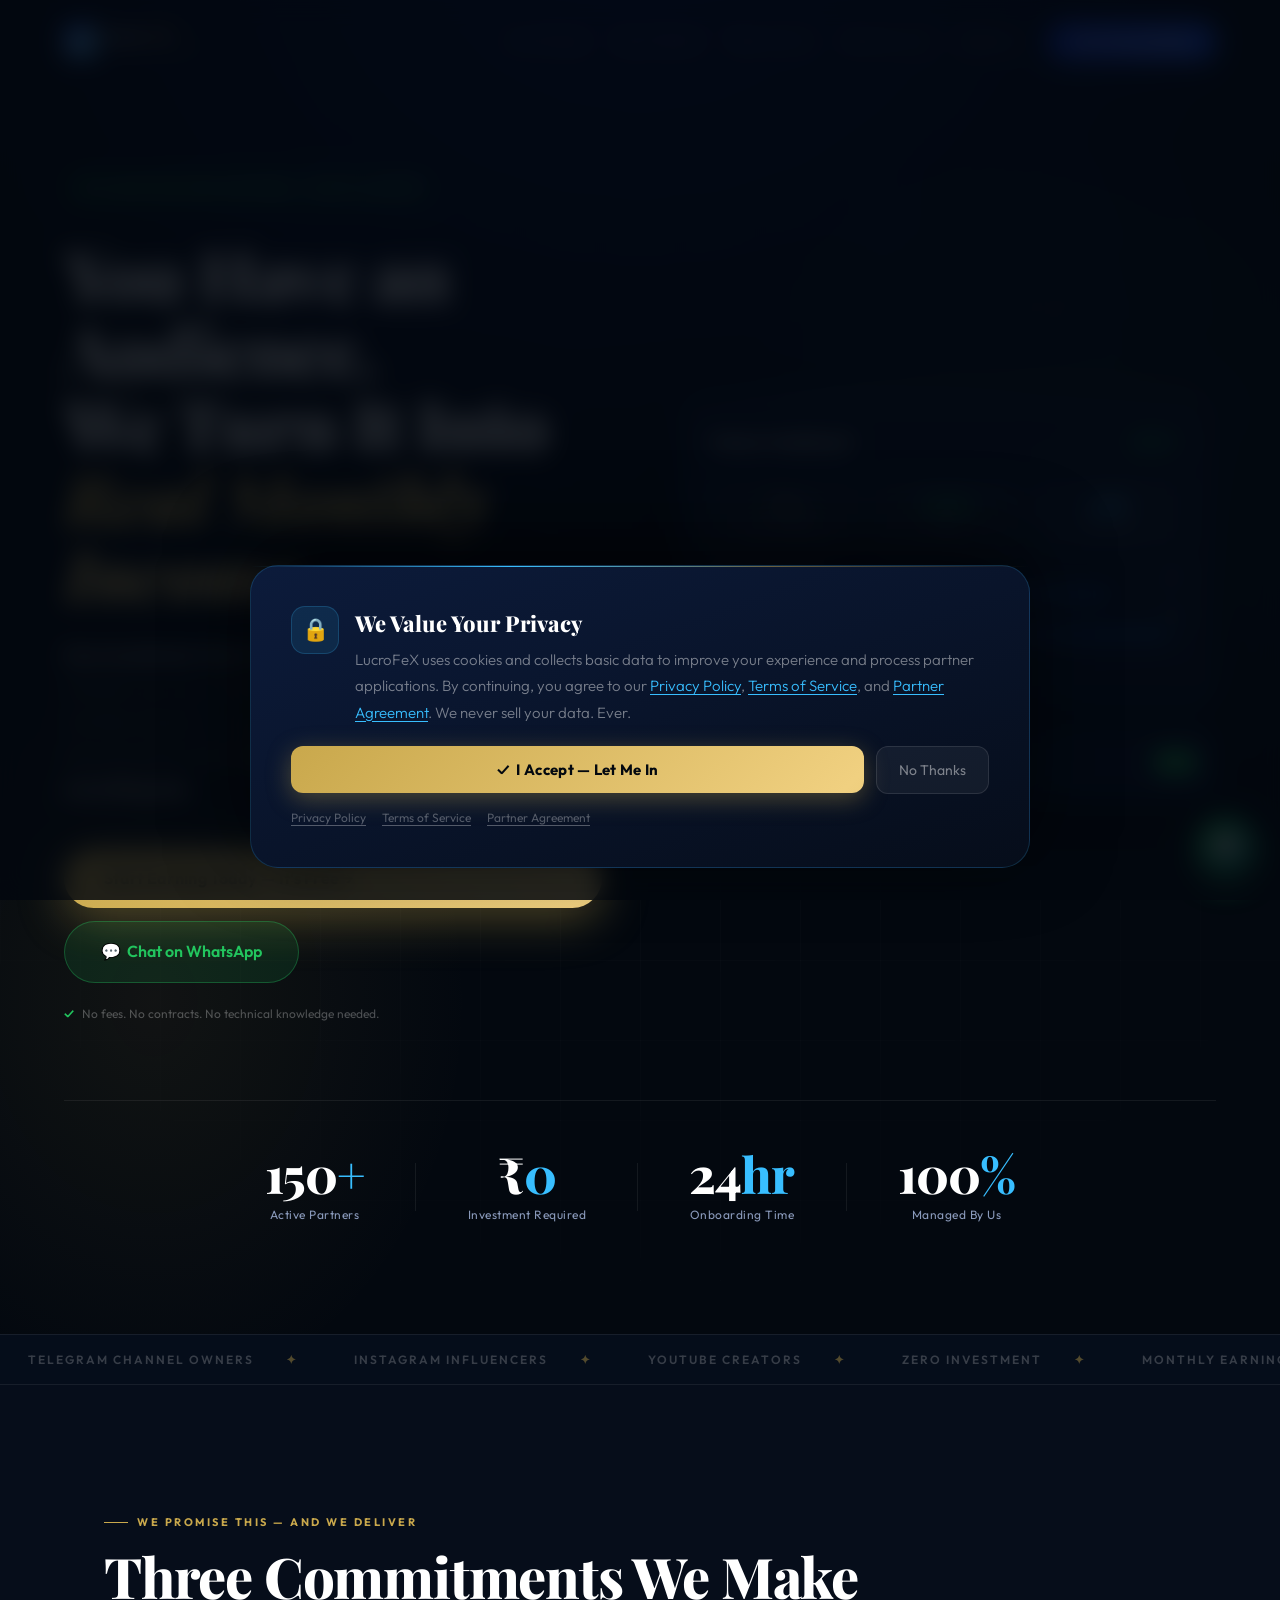
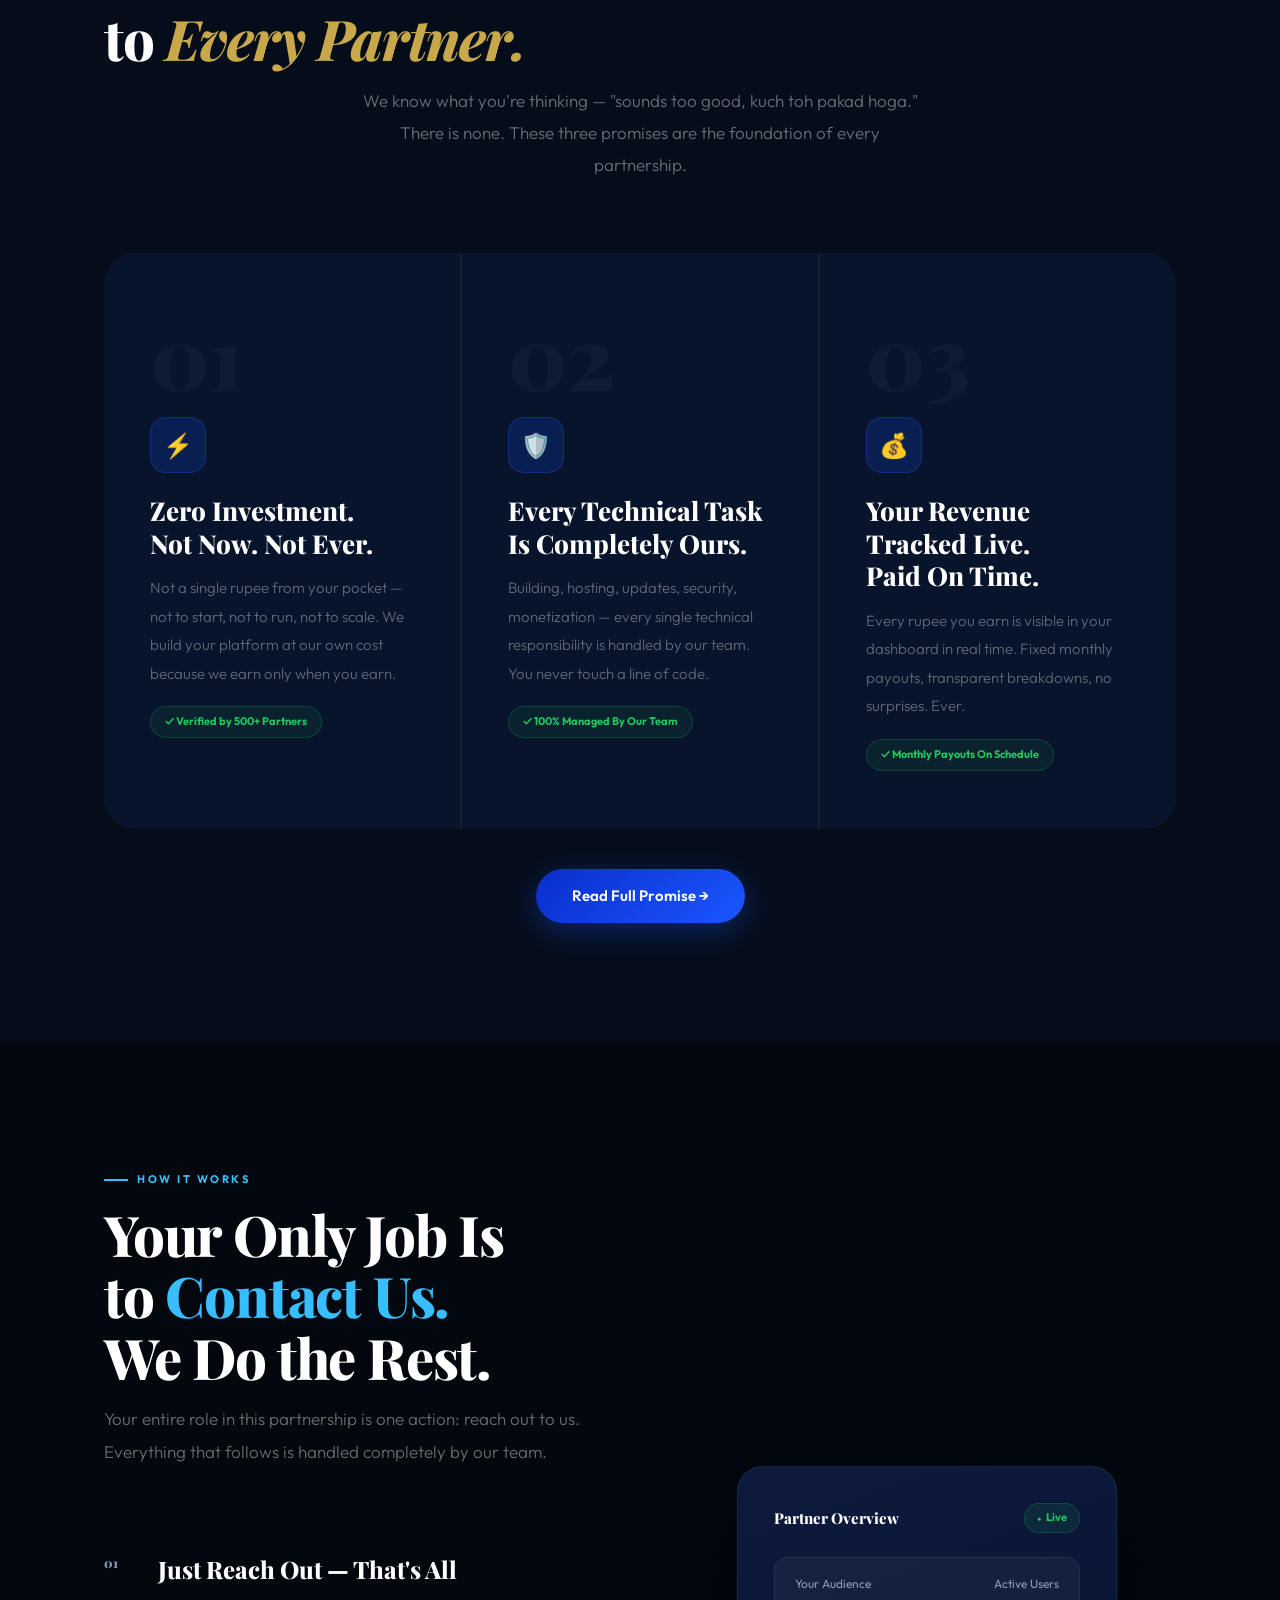
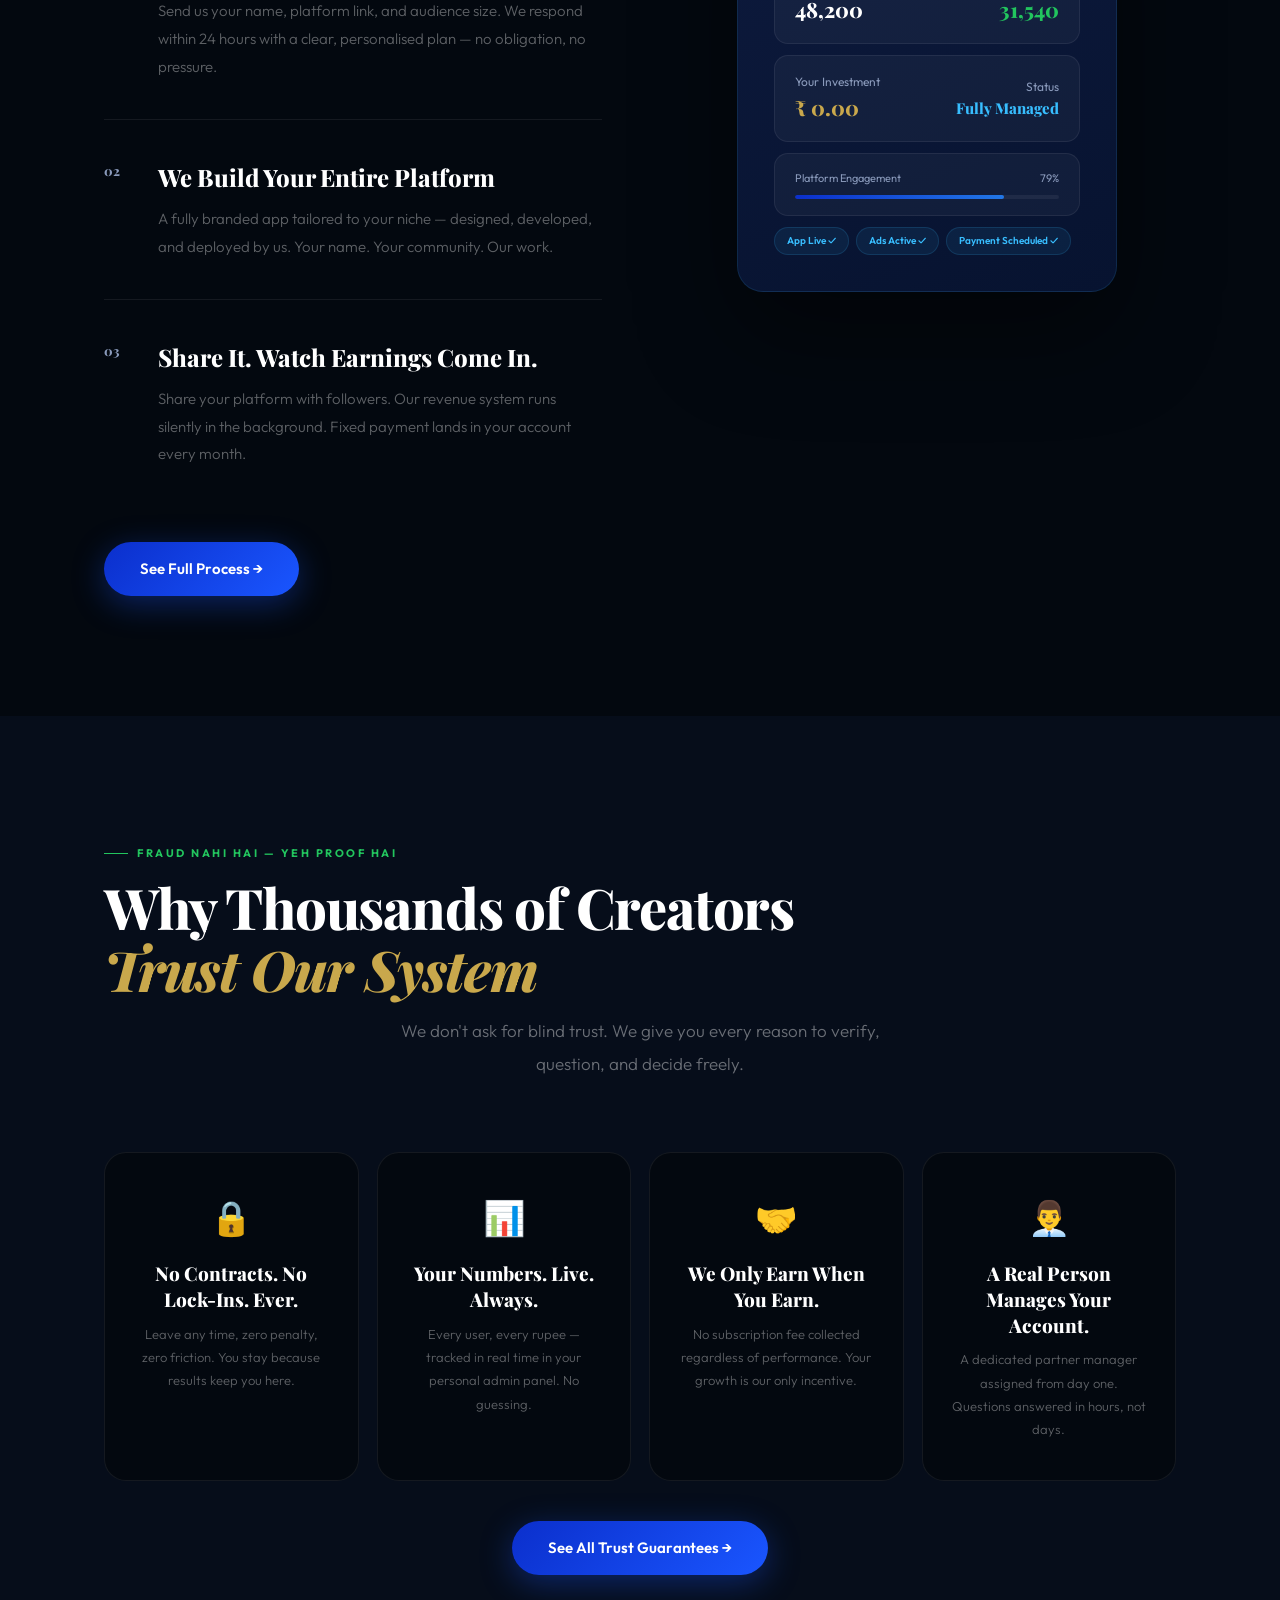
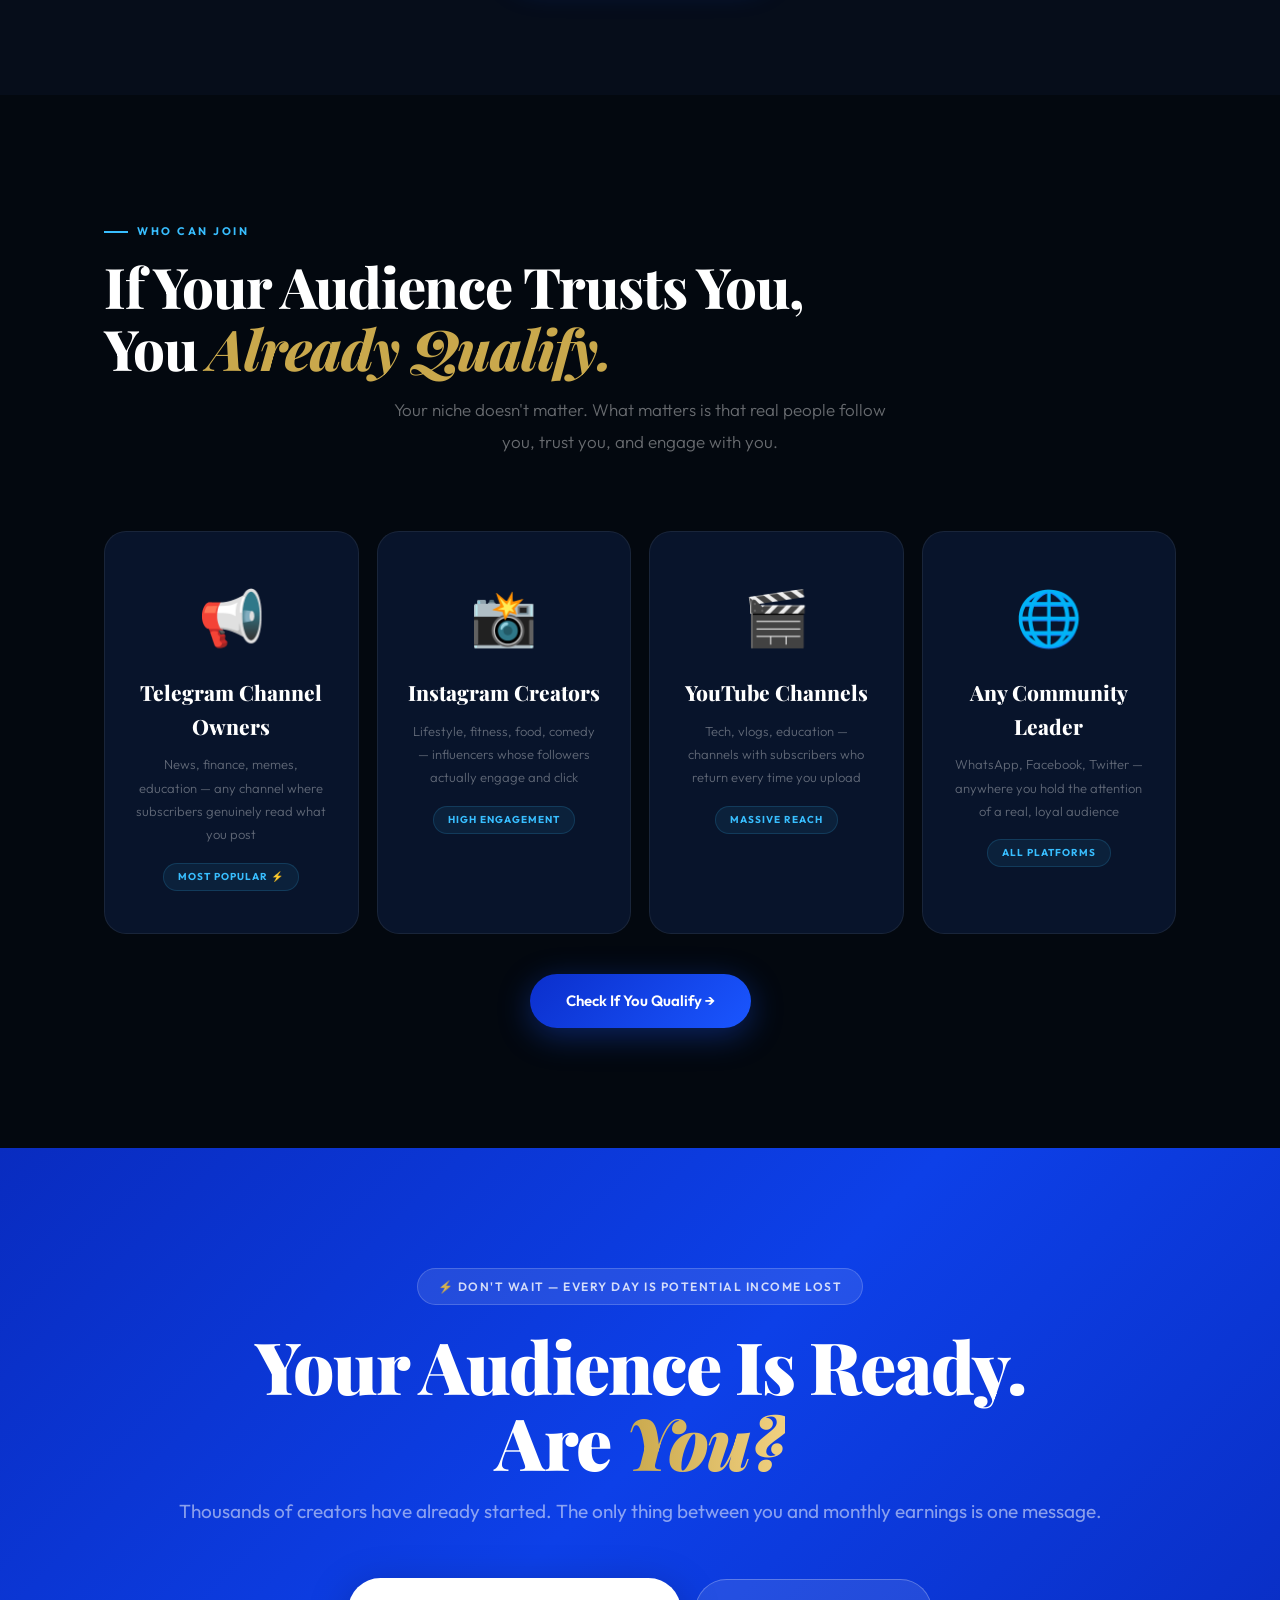
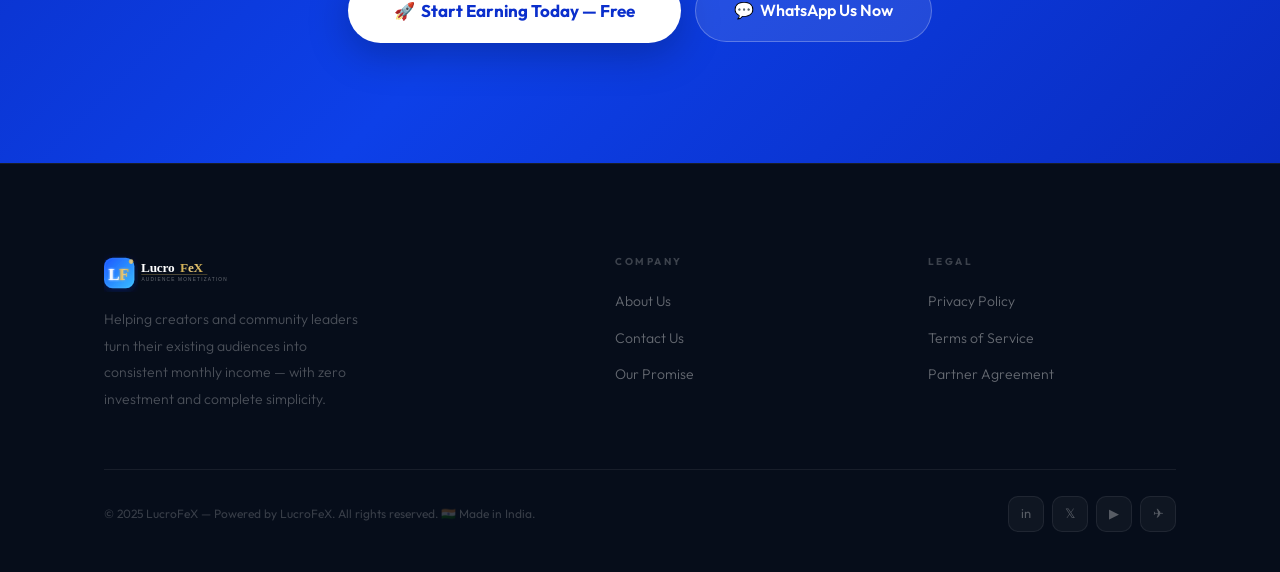
==== commit 316fb58c: "index.html" ====
--- a/index.html
+++ b/index.html
@@ -197,12 +197,12 @@
 <!-- DRAWER -->
 <div class="drawer" id="drawer">
   <button class="drawer-x" id="drawerX">✕</button>
-  <a href="pages/promise.html" onclick="closeDrawer()">Our Promise</a>
-  <a href="pages/how-it-works.html" onclick="closeDrawer()">How It Works</a>
-  <a href="pages/trust.html" onclick="closeDrawer()">Why Trust Us</a>
-  <a href="pages/who-can-join.html" onclick="closeDrawer()">Who Can Join</a>
-  <a href="pages/about.html" onclick="closeDrawer()">About Us</a>
-  <a href="pages/contact.html" onclick="closeDrawer()" style="color:var(--gold)">Start Earning →</a>
+  <a href="promise.html" onclick="closeDrawer()">Our Promise</a>
+  <a href="how-it-works.html" onclick="closeDrawer()">How It Works</a>
+  <a href="trust.html" onclick="closeDrawer()">Why Trust Us</a>
+  <a href="who-can-join.html" onclick="closeDrawer()">Who Can Join</a>
+  <a href="about.html" onclick="closeDrawer()">About Us</a>
+  <a href="contact.html" onclick="closeDrawer()" style="color:var(--gold)">Start Earning →</a>
 </div>
 
 <!-- NAV -->
@@ -212,12 +212,12 @@
       <img src="logo.svg" alt="LucroFeX" style="height:42px;width:auto">
     </a>
     <ul class="nav-links">
-      <li><a href="pages/promise.html">Our Promise</a></li>
-      <li><a href="pages/how-it-works.html">How It Works</a></li>
-      <li><a href="pages/trust.html">Why Trust Us</a></li>
-      <li><a href="pages/who-can-join.html">Who Can Join</a></li>
-      <li><a href="pages/about.html">About Us</a></li>
-      <li><a href="pages/contact.html" class="nav-pill">Start Earning Today</a></li>
+      <li><a href="promise.html">Our Promise</a></li>
+      <li><a href="how-it-works.html">How It Works</a></li>
+      <li><a href="trust.html">Why Trust Us</a></li>
+      <li><a href="who-can-join.html">Who Can Join</a></li>
+      <li><a href="about.html">About Us</a></li>
+      <li><a href="contact.html" class="nav-pill">Start Earning Today</a></li>
     </ul>
     <button class="hamburger" id="ham"><span></span><span></span><span></span></button>
   </div>
@@ -233,7 +233,7 @@
       <h1>You Have an Audience.<br>We Turn It Into<br><em>Real Monthly Income.</em></h1>
       <p class="hero-sub"><strong>Zero investment. Zero technical work. Zero risk.</strong><br>Whether you own a Telegram channel, Instagram page, or YouTube channel — if people trust you, we have a system that pays you every month. <strong>Just contact us. We handle everything else.</strong></p>
       <div class="hero-actions">
-        <a href="pages/contact.html" class="btn-gold">Start Earning Today — It's Free →</a>
+        <a href="contact.html" class="btn-gold">Start Earning Today — It's Free →</a>
         <a href="https://wa.me/919785121781?text=Hi%20LucroFeX%2C%20I%20want%20to%20monetize%20my%20audience." class="btn-wa" target="_blank" rel="noopener">💬 &nbsp;Chat on WhatsApp</a>
         <p class="hero-caption">No fees. No contracts. No technical knowledge needed.</p>
       </div>
@@ -253,7 +253,7 @@
       <div class="notif-pop"><span class="np-icon">🎉</span><div><div class="np-title">New Partner Joined Just Now</div><div class="np-sub">Telegram Channel · 18,000 subscribers · Onboarded today</div></div><span class="np-badge">NEW</span></div>
     </div>
     <div class="hero-stats">
-      <div class="hs-item"><div class="hs-val">500<span>+</span></div><div class="hs-label">Active Partners</div></div>
+      <div class="hs-item"><div class="hs-val">150<span>+</span></div><div class="hs-label">Active Partners</div></div>
       <div class="hs-sep"></div>
       <div class="hs-item"><div class="hs-val">₹<span>0</span></div><div class="hs-label">Investment Required</div></div>
       <div class="hs-sep"></div>
@@ -280,7 +280,7 @@
       <div class="p-card reveal d1"><div class="p-line"></div><div class="p-num">02</div><div class="p-icon">🛡️</div><h3>Every Technical Task<br>Is Completely Ours.</h3><p>Building, hosting, updates, security, monetization — every single technical responsibility is handled by our team. You never touch a line of code.</p><div class="p-proof">✓ 100% Managed By Our Team</div></div>
       <div class="p-card reveal d2"><div class="p-line"></div><div class="p-num">03</div><div class="p-icon">💰</div><h3>Your Revenue Tracked Live.<br>Paid On Time.</h3><p>Every rupee you earn is visible in your dashboard in real time. Fixed monthly payouts, transparent breakdowns, no surprises. Ever.</p><div class="p-proof">✓ Monthly Payouts On Schedule</div></div>
     </div>
-    <div style="text-align:center;margin-top:40px"><a href="pages/promise.html" class="btn-blue">Read Full Promise →</a></div>
+    <div style="text-align:center;margin-top:40px"><a href="promise.html" class="btn-blue">Read Full Promise →</a></div>
   </div>
 </section>
 
@@ -295,7 +295,7 @@
           <div class="proc-step reveal d1"><span class="proc-step-n">02</span><div class="proc-body"><h4>We Build Your Entire Platform</h4><p>A fully branded app tailored to your niche — designed, developed, and deployed by us. Your name. Your community. Our work.</p></div></div>
           <div class="proc-step reveal d2"><span class="proc-step-n">03</span><div class="proc-body"><h4>Share It. Watch Earnings Come In.</h4><p>Share your platform with followers. Our revenue system runs silently in the background. Fixed payment lands in your account every month.</p></div></div>
         </div>
-        <div style="margin-top:36px"><a href="pages/how-it-works.html" class="btn-blue">See Full Process →</a></div>
+        <div style="margin-top:36px"><a href="how-it-works.html" class="btn-blue">See Full Process →</a></div>
       </div>
       <div class="proc-visual reveal d1">
         <div class="proc-glow"></div>
@@ -321,7 +321,7 @@
       <div class="trust-card reveal d2"><span class="tc-icon">🤝</span><h4>We Only Earn When You Earn.</h4><p>No subscription fee collected regardless of performance. Your growth is our only incentive.</p></div>
       <div class="trust-card reveal d3"><span class="tc-icon">👨‍💼</span><h4>A Real Person Manages Your Account.</h4><p>A dedicated partner manager assigned from day one. Questions answered in hours, not days.</p></div>
     </div>
-    <div style="text-align:center;margin-top:40px"><a href="pages/trust.html" class="btn-blue">See All Trust Guarantees →</a></div>
+    <div style="text-align:center;margin-top:40px"><a href="trust.html" class="btn-blue">See All Trust Guarantees →</a></div>
   </div>
 </section>
 
@@ -335,7 +335,7 @@
       <div class="who-card reveal d2"><span class="who-emoji">🎬</span><h4>YouTube Channels</h4><p>Tech, vlogs, education — channels with subscribers who return every time you upload</p><span class="who-badge">Massive Reach</span></div>
       <div class="who-card reveal d3"><span class="who-emoji">🌐</span><h4>Any Community Leader</h4><p>WhatsApp, Facebook, Twitter — anywhere you hold the attention of a real, loyal audience</p><span class="who-badge">All Platforms</span></div>
     </div>
-    <div style="text-align:center;margin-top:40px"><a href="pages/who-can-join.html" class="btn-blue">Check If You Qualify →</a></div>
+    <div style="text-align:center;margin-top:40px"><a href="who-can-join.html" class="btn-blue">Check If You Qualify →</a></div>
   </div>
 </section>
 
@@ -346,7 +346,7 @@
   <h2>Your Audience Is Ready.<br>Are <em>You?</em></h2>
   <p>Thousands of creators have already started. The only thing between you and monthly earnings is one message.</p>
   <div class="fb-btns">
-    <a href="pages/contact.html" class="btn-white">🚀 &nbsp;Start Earning Today — Free</a>
+    <a href="contact.html" class="btn-white">🚀 &nbsp;Start Earning Today — Free</a>
     <a href="https://wa.me/919785121781?text=Hi%20LucroFeX%2C%20I%20want%20to%20monetize%20my%20audience." class="btn-border" target="_blank" rel="noopener">💬 &nbsp;WhatsApp Us Now</a>
   </div>
 </section>
@@ -386,9 +386,9 @@
         <p class="pb-desc">
           LucroFeX uses cookies and collects basic data to improve your experience and process partner applications.
           By continuing, you agree to our
-          <a href="pages/privacy.html">Privacy Policy</a>,
-          <a href="pages/terms.html">Terms of Service</a>, and
-          <a href="pages/partner-agreement.html">Partner Agreement</a>.
+          <a href="privacy.html">Privacy Policy</a>,
+          <a href="terms.html">Terms of Service</a>, and
+          <a href="partner-agreement.html">Partner Agreement</a>.
           We never sell your data. Ever.
         </p>
       </div>
@@ -398,9 +398,9 @@
       <button class="pb-decline" onclick="declinePrivacy()">No Thanks</button>
     </div>
     <div class="pb-links">
-      <span class="pb-link" onclick="window.open('pages/privacy.html')">Privacy Policy</span>
-      <span class="pb-link" onclick="window.open('pages/terms.html')">Terms of Service</span>
-      <span class="pb-link" onclick="window.open('pages/partner-agreement.html')">Partner Agreement</span>
+      <span class="pb-link" onclick="window.open('privacy.html')">Privacy Policy</span>
+      <span class="pb-link" onclick="window.open('terms.html')">Terms of Service</span>
+      <span class="pb-link" onclick="window.open('partner-agreement.html')">Partner Agreement</span>
     </div>
   </div>
 </div>
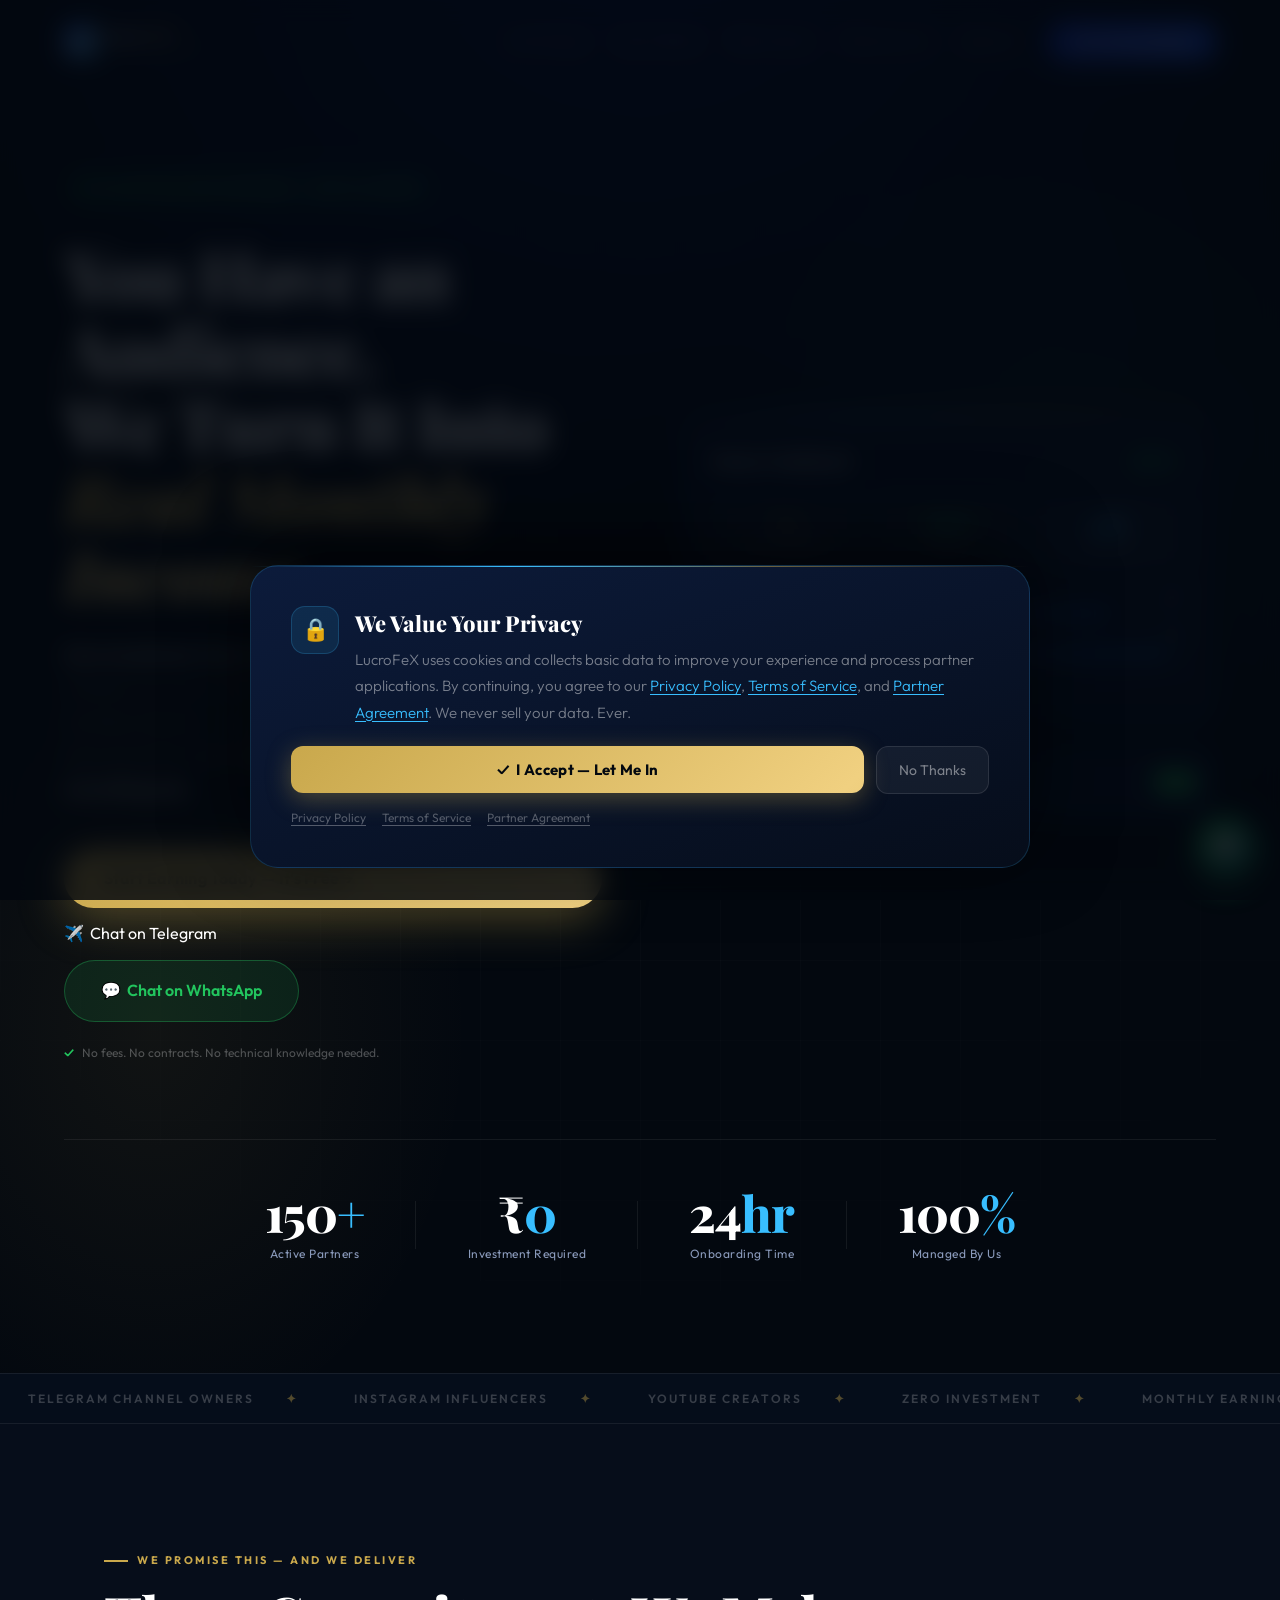
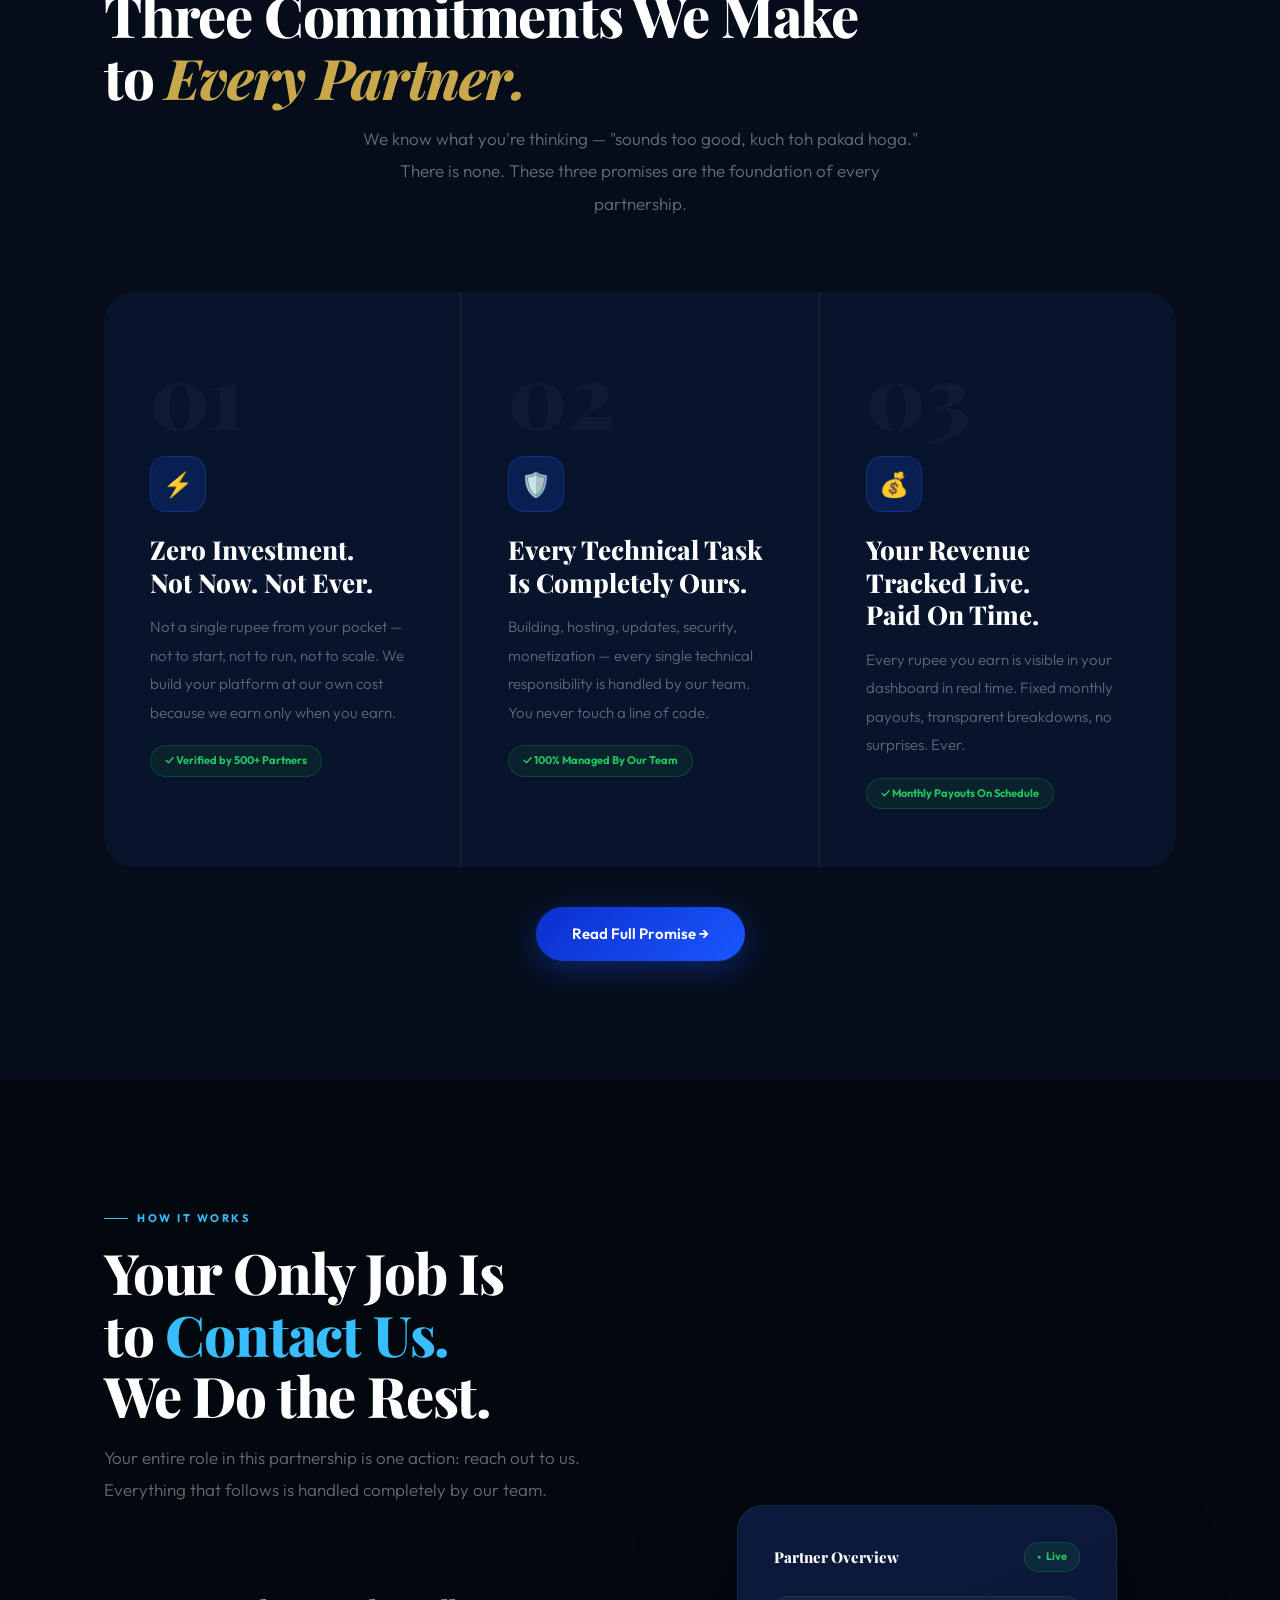
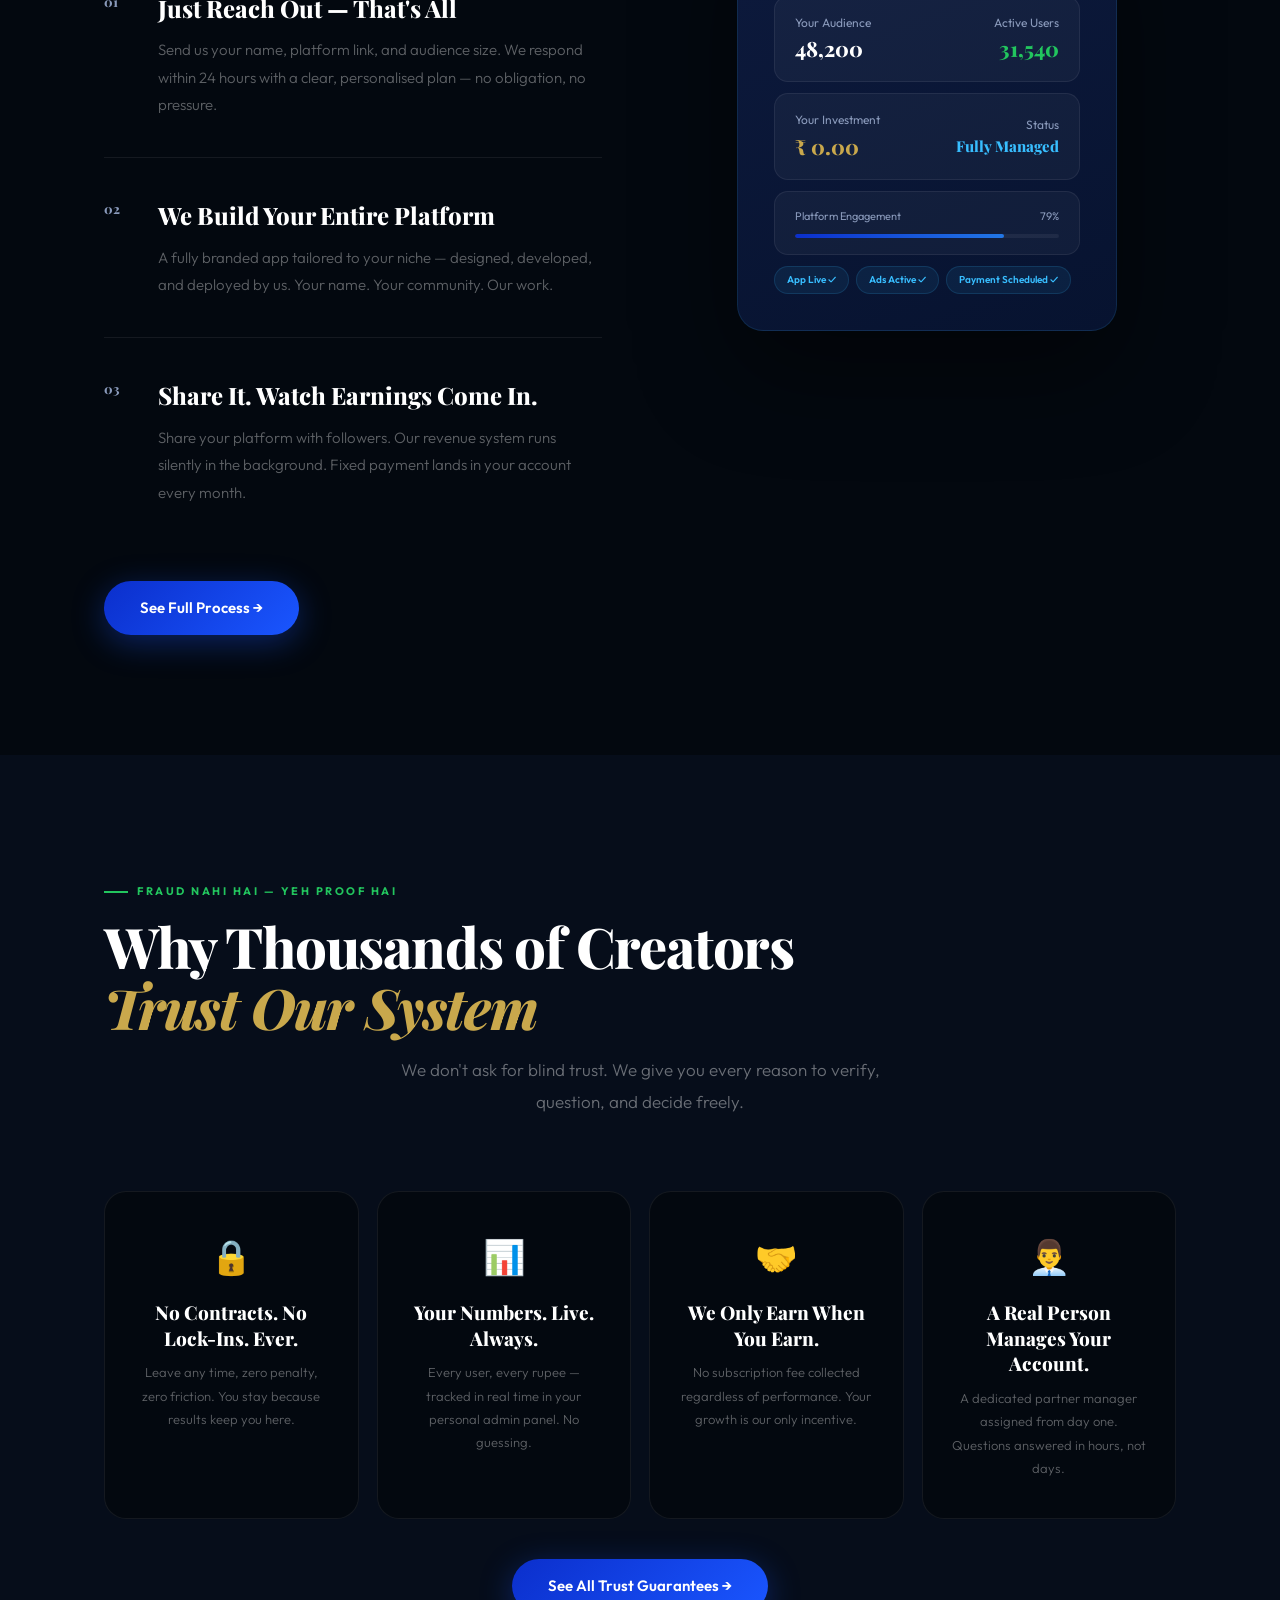
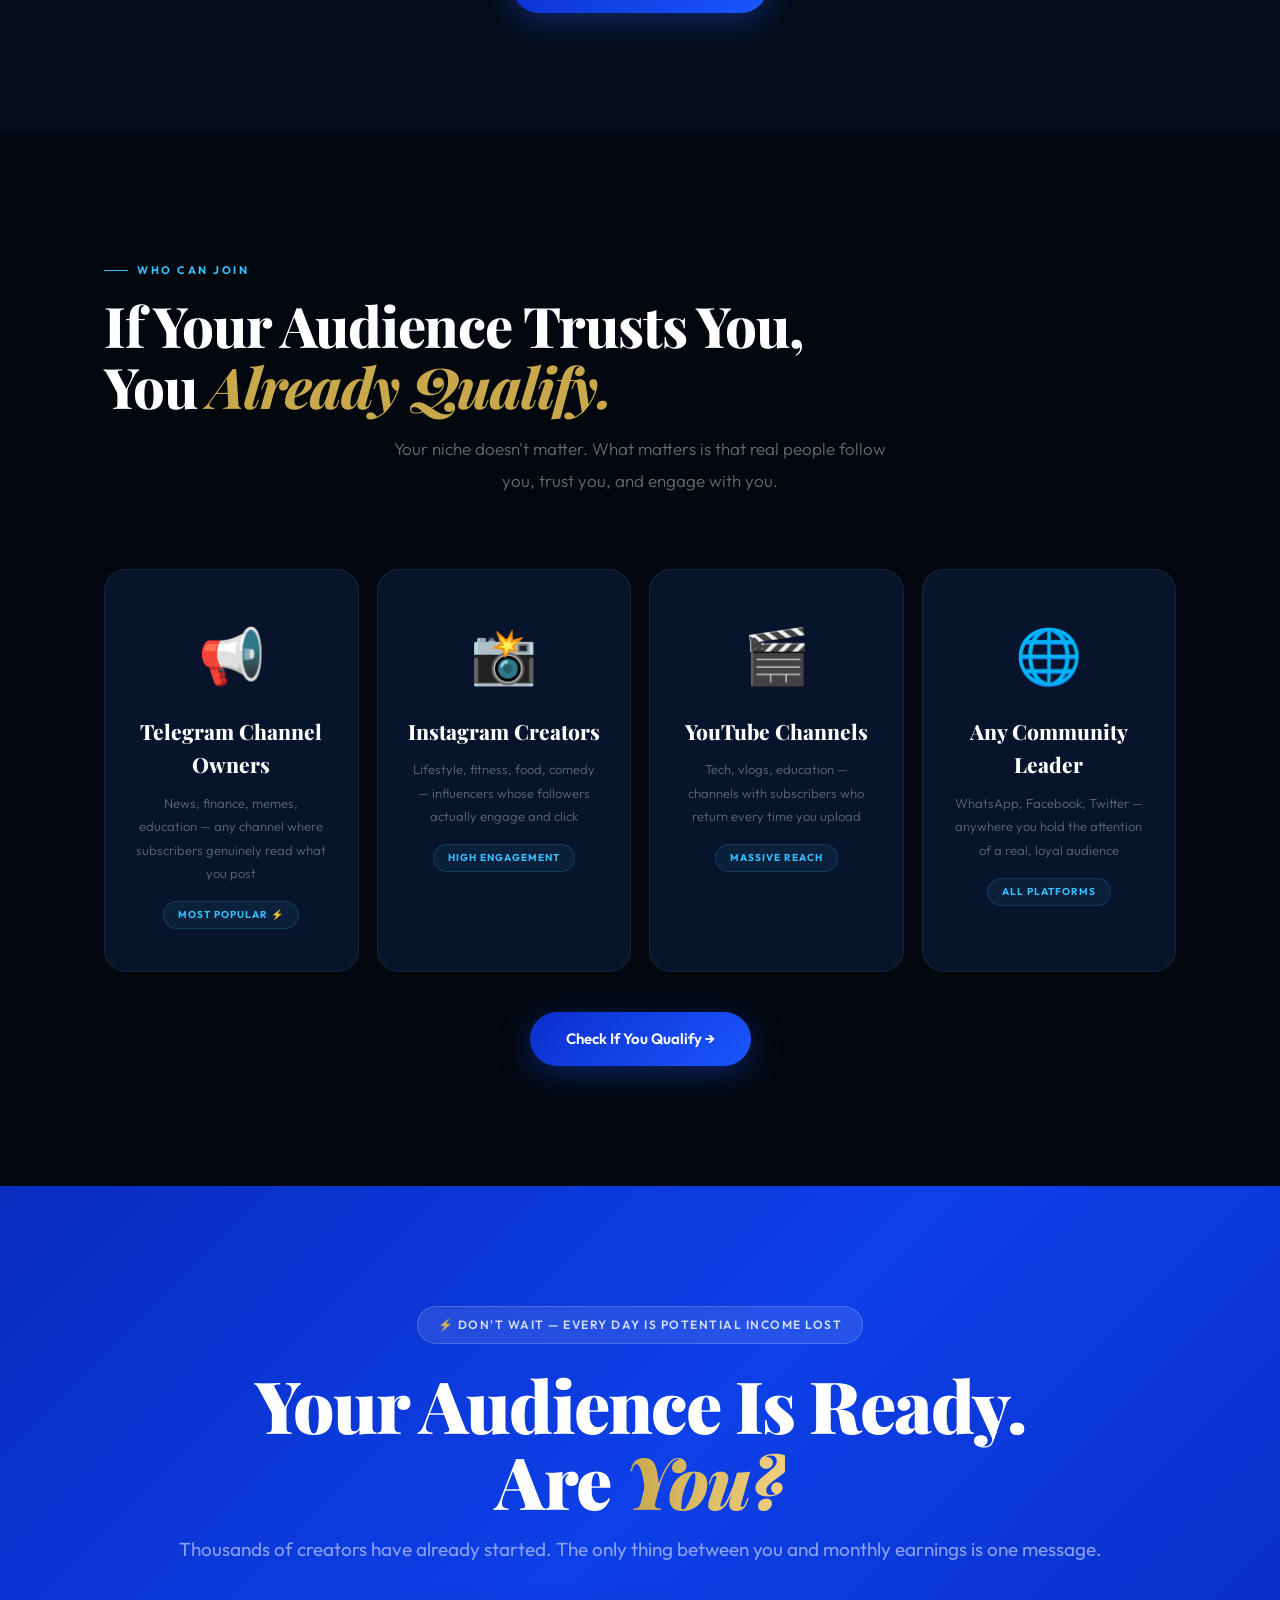
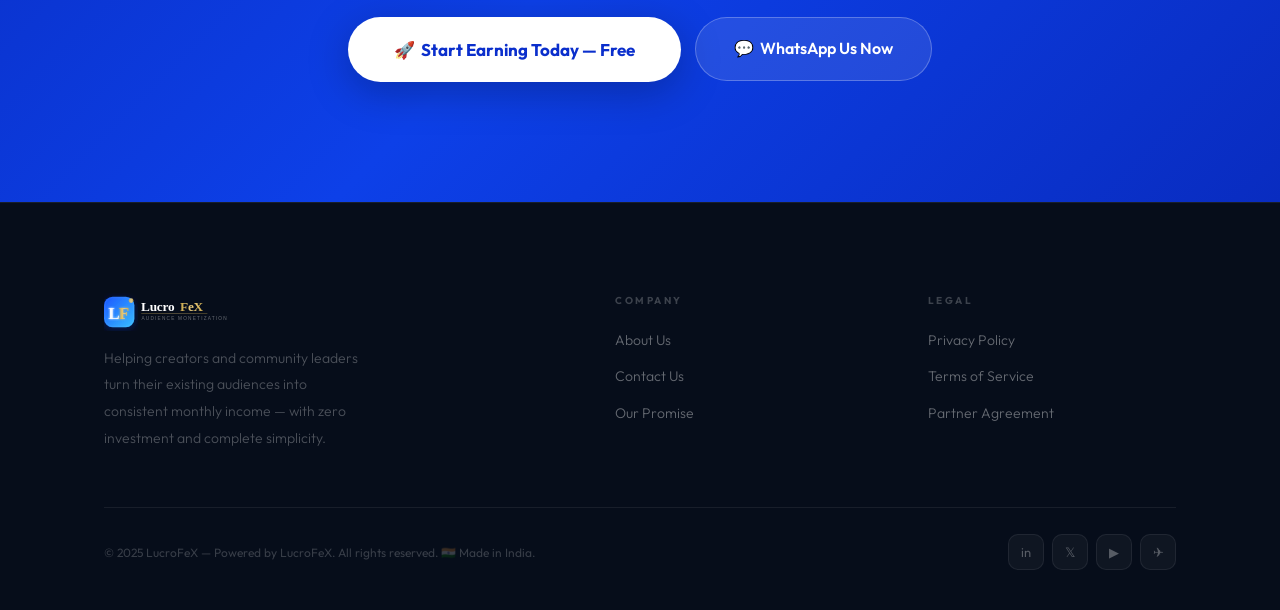
==== commit 0ee87f1b: "index.html" ====
--- a/index.html
+++ b/index.html
@@ -234,6 +234,7 @@
       <p class="hero-sub"><strong>Zero investment. Zero technical work. Zero risk.</strong><br>Whether you own a Telegram channel, Instagram page, or YouTube channel — if people trust you, we have a system that pays you every month. <strong>Just contact us. We handle everything else.</strong></p>
       <div class="hero-actions">
         <a href="contact.html" class="btn-gold">Start Earning Today — It's Free →</a>
+        <a href="https://t.me/LucroFexSupport" class="btn-tg" target="_blank" rel="noopener">✈️ &nbsp;Chat on Telegram</a>
         <a href="https://wa.me/919785121781?text=Hi%20LucroFeX%2C%20I%20want%20to%20monetize%20my%20audience." class="btn-wa" target="_blank" rel="noopener">💬 &nbsp;Chat on WhatsApp</a>
         <p class="hero-caption">No fees. No contracts. No technical knowledge needed.</p>
       </div>
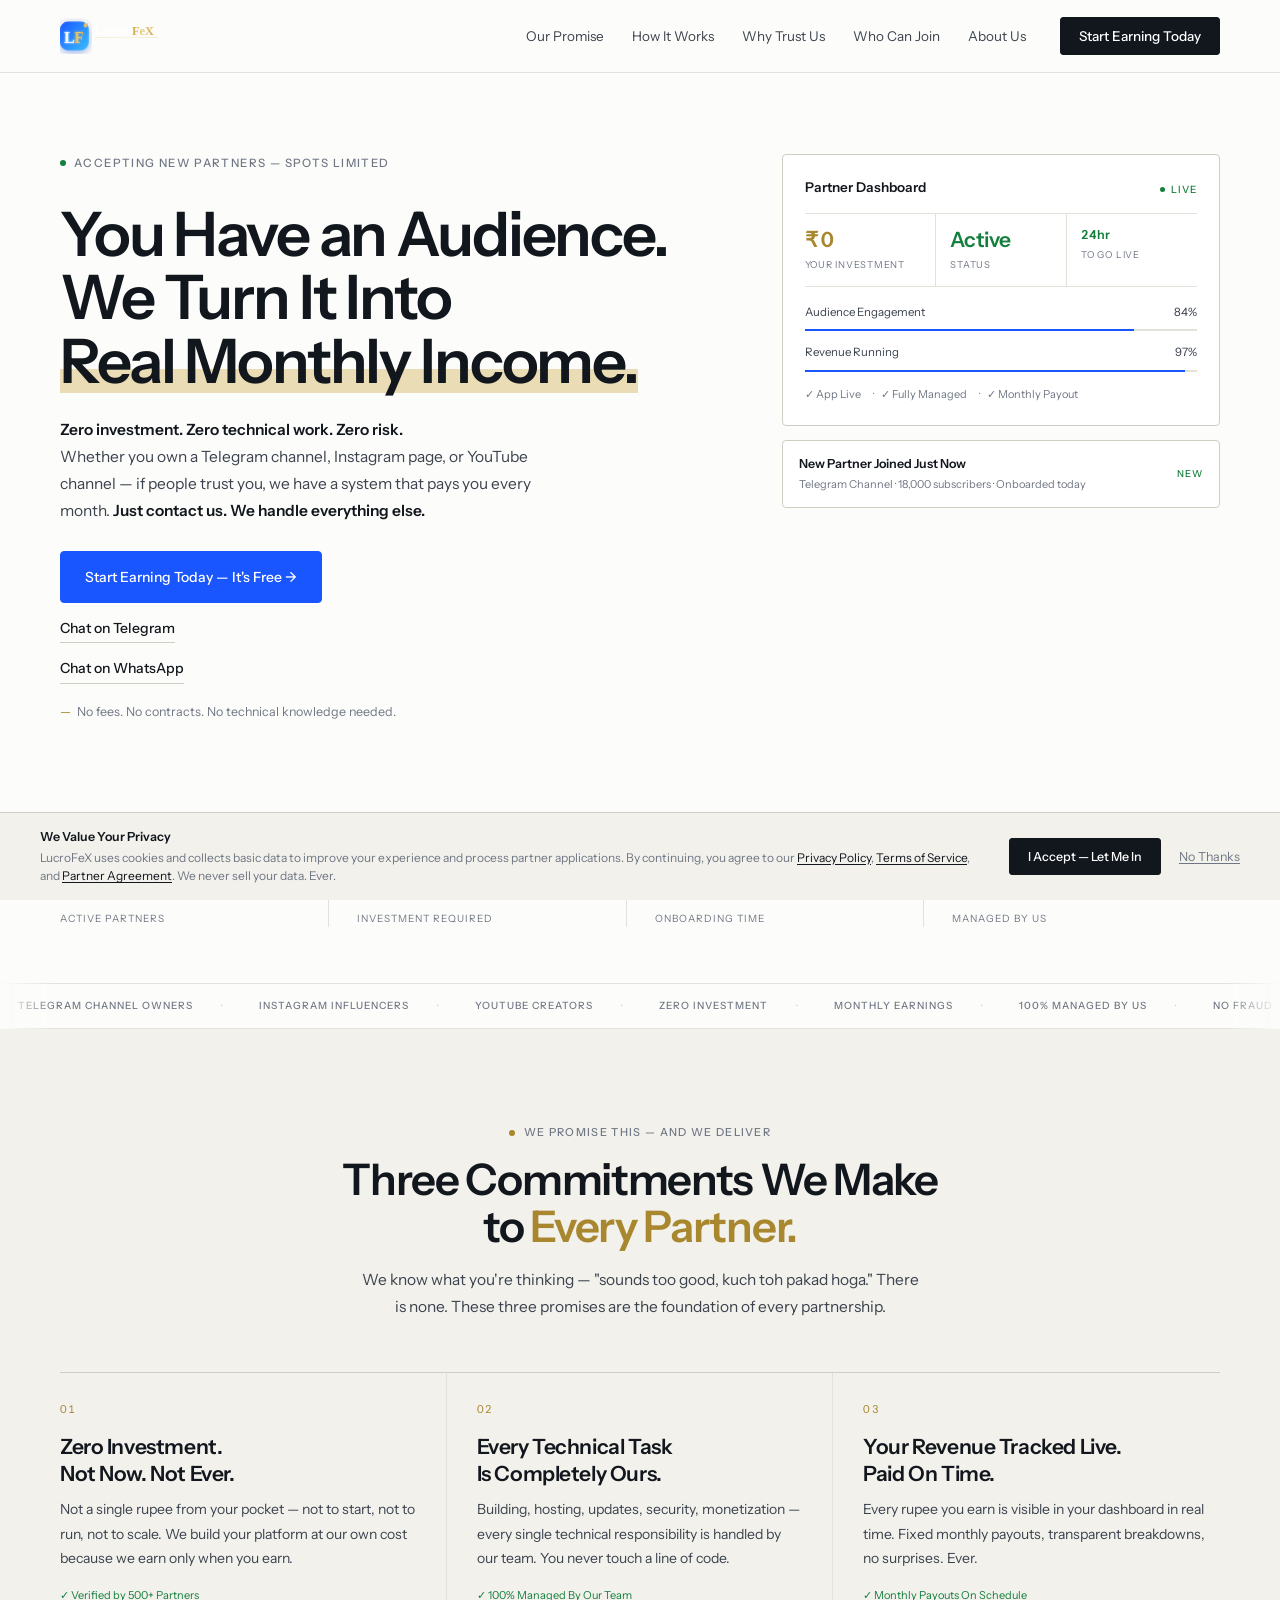
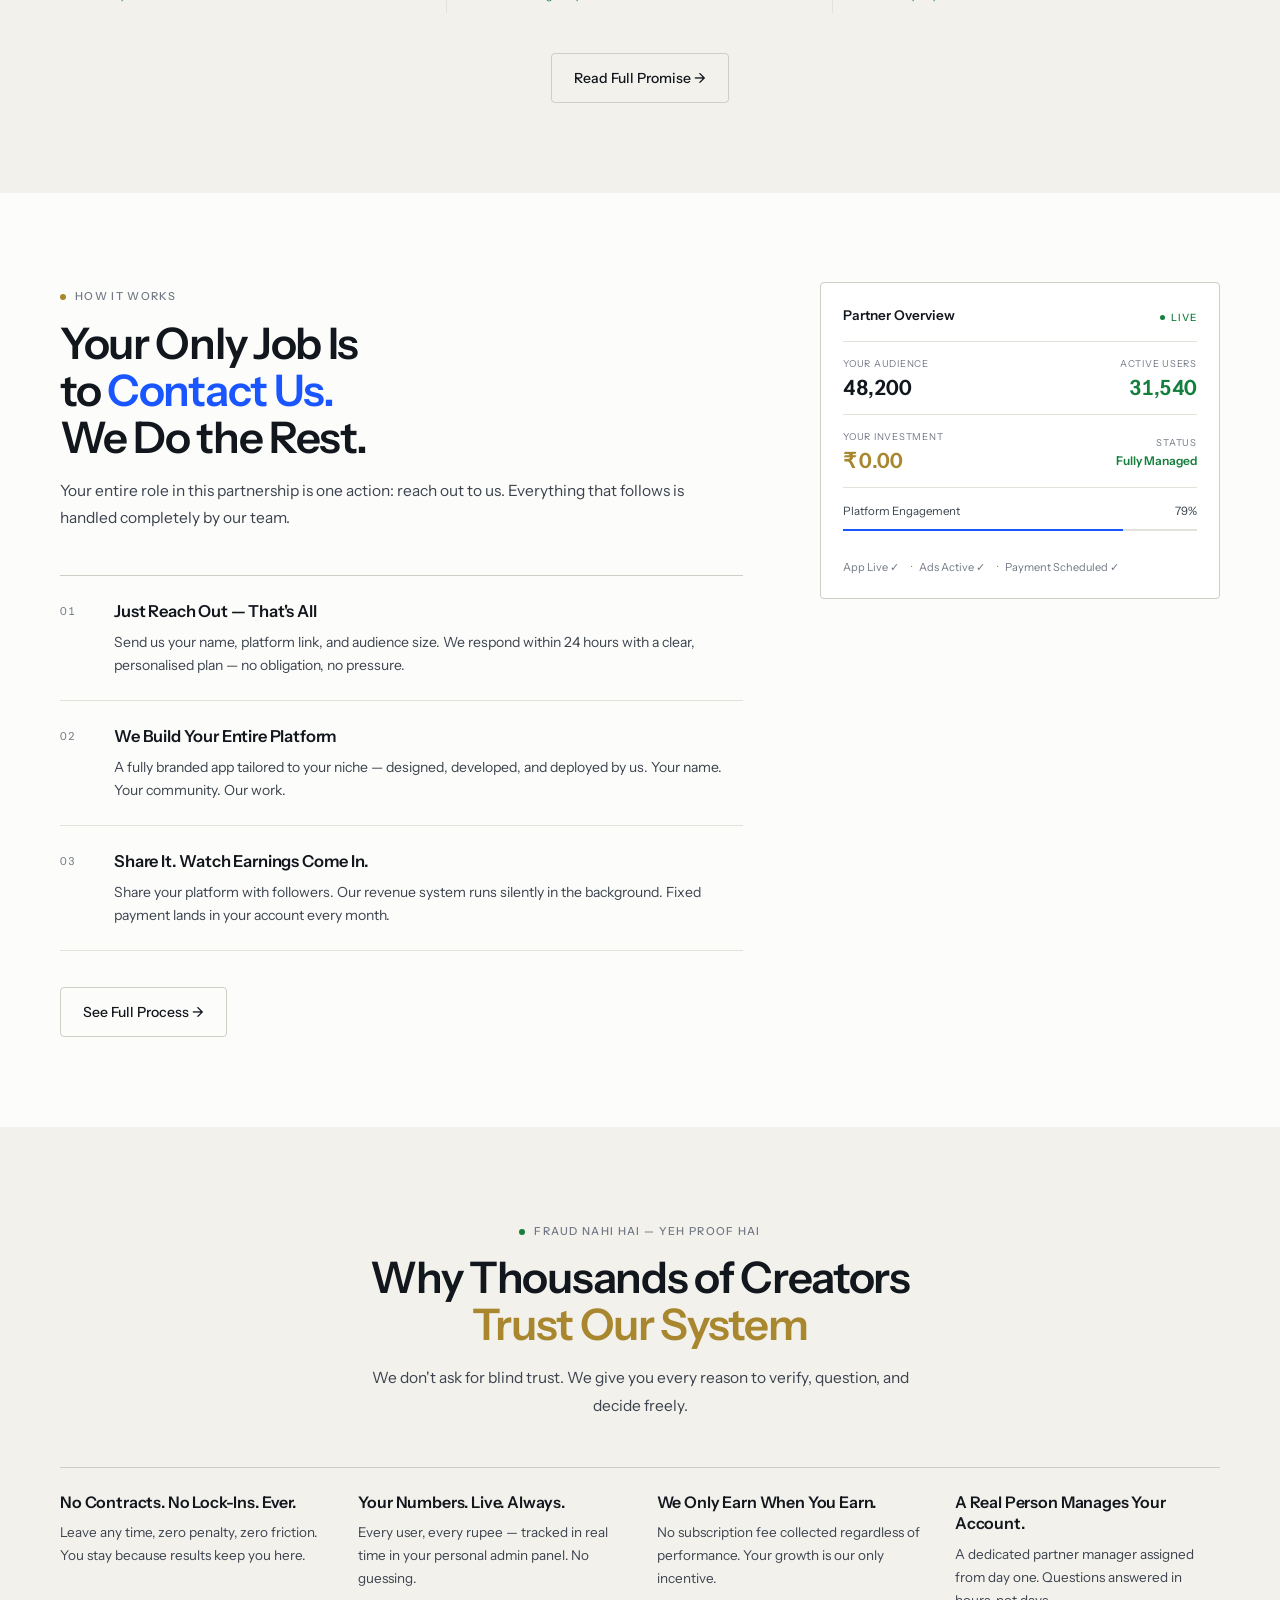
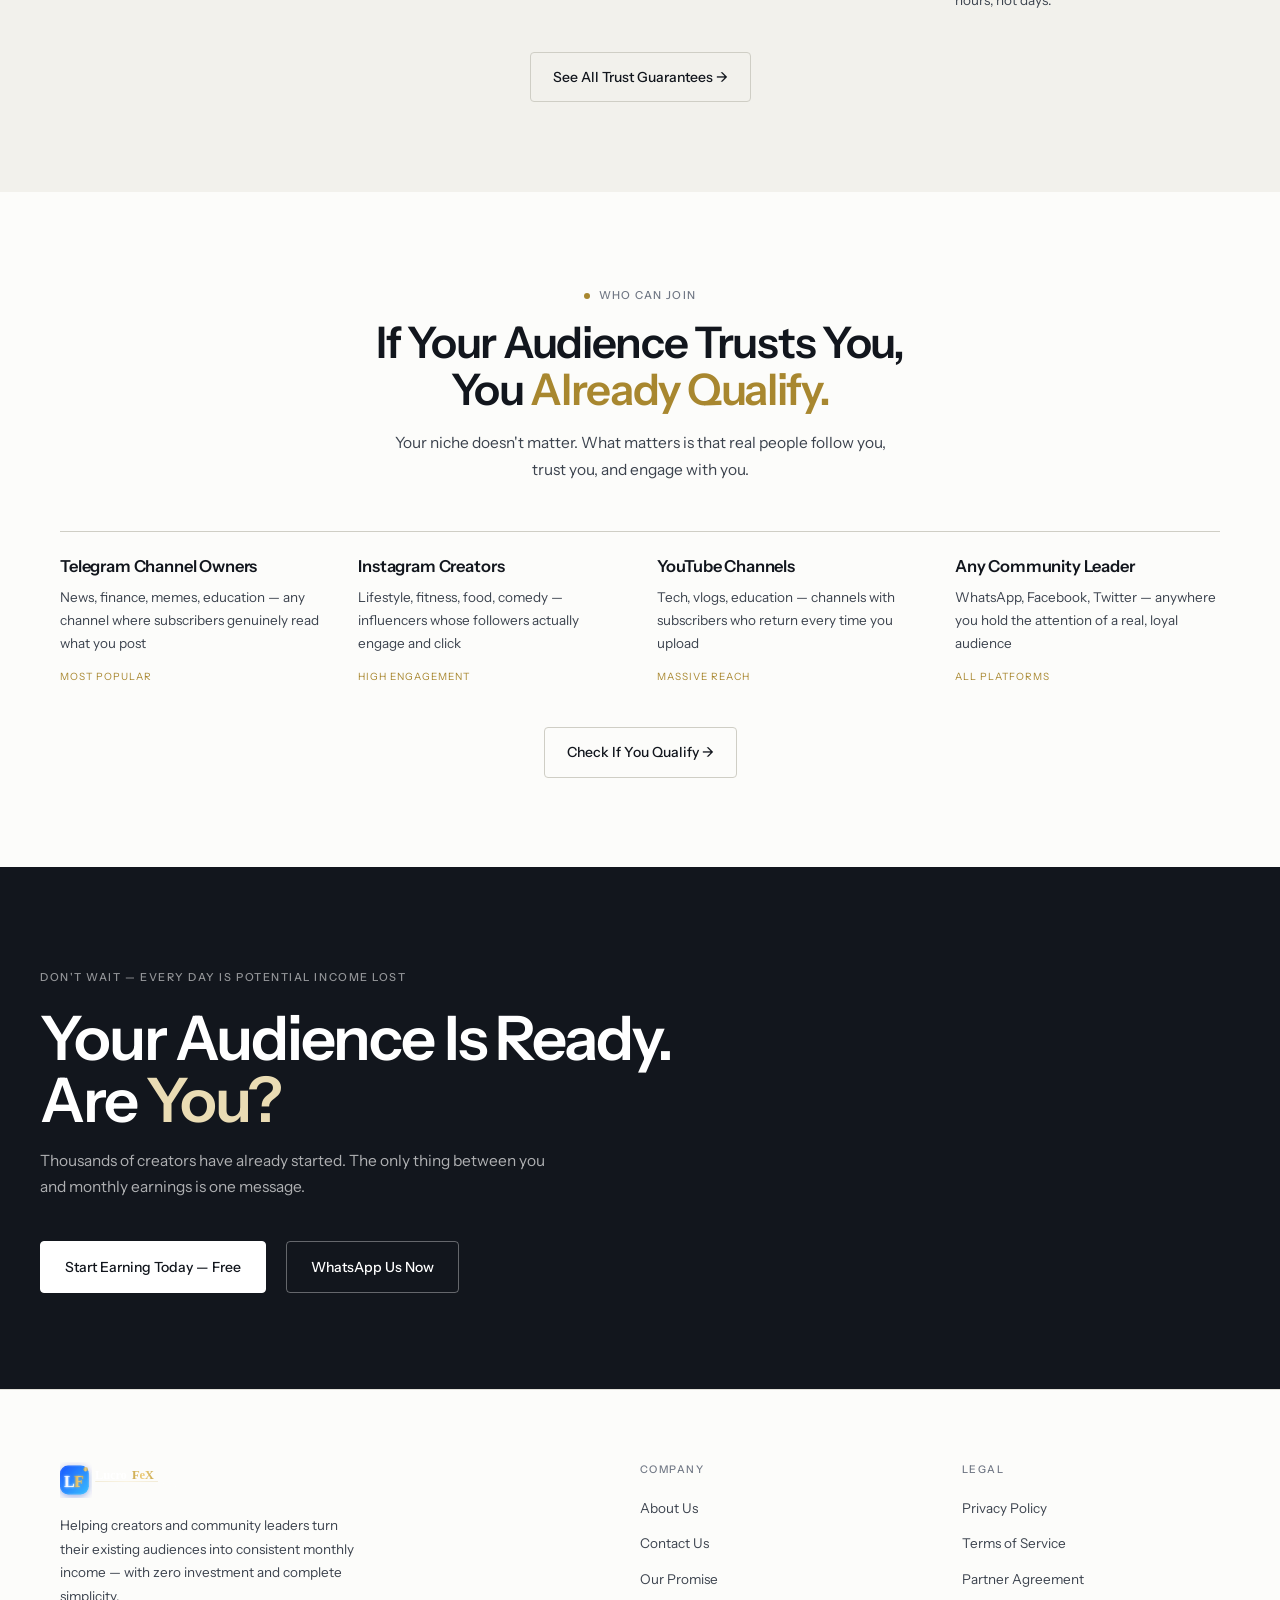
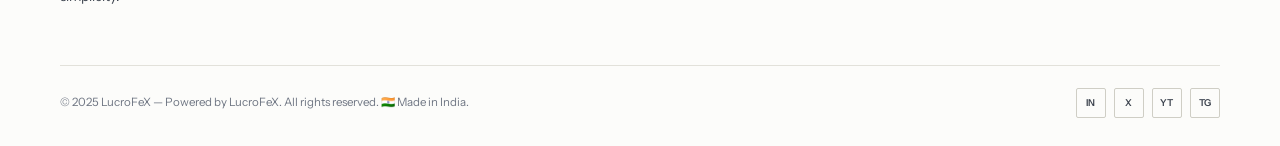
==== commit e6d7f46d: "Update index.html" ====
--- a/index.html
+++ b/index.html
@@ -6,182 +6,7 @@
 <meta name="viewport" content="width=device-width, initial-scale=1.0">
 <title>LucroFeX — Your Audience. Our System. Your Earnings.</title>
 <link rel="stylesheet" href="shared.css">
-<style>
-/* ── HERO ── */
-.hero{min-height:100svh;display:flex;align-items:center;justify-content:center;padding:clamp(120px,14vw,170px) clamp(20px,5vw,64px) clamp(70px,9vw,110px);position:relative;overflow:hidden}
-.hero-bg{position:absolute;inset:0;z-index:0;background:radial-gradient(ellipse 95% 75% at 50% -5%,rgba(11,47,204,.28) 0%,transparent 62%),radial-gradient(ellipse 55% 45% at 85% 35%,rgba(56,190,255,.1) 0%,transparent 55%),radial-gradient(ellipse 45% 55% at 12% 75%,rgba(201,168,76,.07) 0%,transparent 55%),var(--ink)}
-.hero-lines{position:absolute;inset:0;background-image:linear-gradient(rgba(255,255,255,.022) 1px,transparent 1px),linear-gradient(90deg,rgba(255,255,255,.022) 1px,transparent 1px);background-size:80px 80px;mask-image:radial-gradient(ellipse 80% 70% at 50% 40%,black 10%,transparent 100%)}
-.hero-inner{position:relative;z-index:2;display:grid;grid-template-columns:1fr 1fr;gap:clamp(40px,6vw,90px);align-items:center;max-width:1200px;width:100%}
-.hero-eyebrow{display:inline-flex;align-items:center;gap:10px;border:1px solid rgba(34,197,94,.28);background:rgba(34,197,94,.08);padding:8px 18px;border-radius:50px;font-size:12px;font-weight:600;color:var(--green);letter-spacing:1.5px;text-transform:uppercase;margin-bottom:clamp(20px,3vw,30px);animation:fadeUp .9s both}
-.live-dot{width:7px;height:7px;border-radius:50%;background:var(--green);animation:breathe 2s infinite;box-shadow:0 0 6px var(--green)}
-.hero h1{font-family:'Playfair Display',serif;font-size:clamp(38px,5.5vw,72px);font-weight:900;line-height:1.06;letter-spacing:-1.5px;color:white;margin-bottom:clamp(18px,2.5vw,28px);animation:fadeUp .9s .08s both}
-.hero h1 em{font-style:italic;background:linear-gradient(90deg,var(--gold),var(--gold2),var(--gold));background-size:200% auto;-webkit-background-clip:text;-webkit-text-fill-color:transparent;background-clip:text;animation:shimmer 3s linear infinite}
-.hero-sub{font-size:clamp(15px,1.8vw,18px);font-weight:300;color:rgba(255,255,255,.44);line-height:1.85;max-width:490px;margin-bottom:clamp(28px,4vw,44px);animation:fadeUp .9s .16s both}
-.hero-sub strong{color:rgba(255,255,255,.85);font-weight:600}
-.hero-actions{display:flex;flex-direction:column;gap:13px;animation:fadeUp .9s .24s both}
-.btn-wa{display:inline-flex;align-items:center;gap:10px;width:fit-content;background:rgba(37,211,102,.1);border:1.5px solid rgba(37,211,102,.3);color:var(--green);font-family:'Outfit',sans-serif;font-size:clamp(14px,1.6vw,16px);font-weight:600;padding:clamp(14px,1.8vw,17px) clamp(24px,3vw,36px);border-radius:50px;transition:all .3s}
-.btn-wa:hover{background:rgba(37,211,102,.18);border-color:rgba(37,211,102,.5);transform:translateY(-2px)}
-.hero-caption{display:flex;align-items:center;gap:8px;font-size:12px;color:rgba(255,255,255,.28);margin-top:8px}
-.hero-caption::before{content:'✓';color:var(--green);font-weight:700}
-
-/* DASHBOARD CARD */
-.hero-right{display:flex;flex-direction:column;gap:14px;animation:fadeUp .9s .3s both}
-.dash-card{background:rgba(8,20,43,.88);border:1px solid rgba(56,190,255,.14);border-radius:26px;padding:clamp(22px,3vw,32px);backdrop-filter:blur(24px);box-shadow:0 32px 90px rgba(0,0,0,.5);position:relative;overflow:hidden}
-.dash-card::before{content:'';position:absolute;top:0;left:0;right:0;height:1.5px;background:linear-gradient(90deg,transparent,var(--sky),var(--gold),transparent)}
-.dc-head{display:flex;justify-content:space-between;align-items:center;margin-bottom:22px}
-.dc-title{font-family:'Playfair Display',serif;font-size:16px;font-weight:700;color:white}
-.dc-live{display:flex;align-items:center;gap:6px;background:rgba(34,197,94,.1);border:1px solid rgba(34,197,94,.22);padding:5px 12px;border-radius:50px;font-size:11px;font-weight:700;color:var(--green)}
-.dc-live-dot{width:6px;height:6px;border-radius:50%;background:var(--green);box-shadow:0 0 6px var(--green);animation:breathe 2s infinite}
-.dc-grid{display:grid;grid-template-columns:repeat(3,1fr);gap:10px;margin-bottom:18px}
-.dc-stat{background:rgba(255,255,255,.04);border:1px solid var(--border);border-radius:14px;padding:14px 12px;text-align:center}
-.dc-val{font-family:'Playfair Display',serif;font-size:20px;font-weight:800;color:white;line-height:1}
-.dc-val.sky{color:var(--sky)}.dc-val.gold{color:var(--gold)}.dc-val.green{color:var(--green)}
-.dc-label{font-size:10px;color:var(--muted);margin-top:5px;letter-spacing:.3px}
-.dc-bar-row{margin-bottom:10px}
-.dc-bar-top{display:flex;justify-content:space-between;font-size:11px;color:var(--muted);margin-bottom:7px}
-.dc-track{height:5px;background:rgba(255,255,255,.06);border-radius:5px;overflow:hidden}
-.dc-fill{height:100%;border-radius:5px;background:linear-gradient(90deg,var(--royal),var(--sky));background-size:200%;animation:shimmer 3s linear infinite}
-.dc-tags{display:flex;flex-wrap:wrap;gap:6px;margin-top:14px}
-.dc-tag{font-size:10px;font-weight:600;padding:5px 12px;border-radius:50px}
-.dc-tag.green{background:rgba(34,197,94,.1);border:1px solid rgba(34,197,94,.22);color:var(--green)}
-.dc-tag.blue{background:rgba(56,190,255,.1);border:1px solid rgba(56,190,255,.18);color:var(--sky)}
-.dc-tag.gold{background:rgba(201,168,76,.1);border:1px solid rgba(201,168,76,.22);color:var(--gold)}
-.notif-pop{background:rgba(8,20,43,.92);border:1px solid rgba(56,190,255,.14);border-radius:18px;padding:15px 18px;display:flex;align-items:center;gap:14px;box-shadow:0 12px 48px rgba(0,0,0,.45);animation:slideRight .7s .9s cubic-bezier(.16,1,.3,1) both}
-@keyframes slideRight{from{transform:translateX(60px);opacity:0}to{transform:translateX(0);opacity:1}}
-.np-icon{font-size:26px;flex-shrink:0}
-.np-title{font-size:13px;font-weight:700;color:white}
-.np-sub{font-size:11px;color:var(--muted);margin-top:2px}
-.np-badge{margin-left:auto;flex-shrink:0;background:var(--green);color:#052e16;font-size:10px;font-weight:800;padding:4px 10px;border-radius:50px}
-
-/* STATS */
-.hero-stats{grid-column:1/-1;display:flex;align-items:center;justify-content:center;gap:clamp(24px,4vw,60px);flex-wrap:wrap;padding-top:clamp(28px,4vw,48px);border-top:1px solid var(--border);animation:fadeUp .9s .45s both}
-.hs-item{text-align:center}
-.hs-val{font-family:'Playfair Display',serif;font-size:clamp(30px,4vw,50px);font-weight:800;color:white;letter-spacing:-1px;line-height:1}
-.hs-val span{color:var(--sky)}
-.hs-label{font-size:12px;color:var(--muted);margin-top:6px;letter-spacing:.5px}
-.hs-sep{width:1px;height:48px;background:var(--border);flex-shrink:0}
-
-/* PROMISE CARDS */
-.promise-grid{display:grid;grid-template-columns:repeat(3,1fr);gap:2px;background:var(--border);border-radius:32px;overflow:hidden;margin-top:clamp(44px,6vw,72px)}
-.p-card{background:var(--navy);padding:clamp(34px,5vw,58px) clamp(28px,4vw,46px);position:relative;overflow:hidden;transition:background .45s}
-.p-card:hover{background:#0B1D42}
-.p-line{position:absolute;top:0;left:0;right:0;height:2px;background:linear-gradient(90deg,transparent,var(--sky),transparent);opacity:0;transform:scaleX(.5);transition:opacity .4s,transform .4s}
-.p-card:hover .p-line{opacity:1;transform:scaleX(1)}
-.p-num{font-family:'Playfair Display',serif;font-size:88px;font-weight:900;line-height:1;color:rgba(255,255,255,.03);margin-bottom:18px;transition:color .4s}
-.p-card:hover .p-num{color:rgba(56,190,255,.06)}
-.p-icon{width:56px;height:56px;border-radius:16px;background:rgba(26,86,255,.18);border:1px solid rgba(26,86,255,.28);display:flex;align-items:center;justify-content:center;font-size:24px;margin-bottom:22px;transition:all .4s}
-.p-card:hover .p-icon{background:linear-gradient(135deg,var(--royal),var(--blue));border-color:transparent;box-shadow:0 8px 28px rgba(26,86,255,.4)}
-.p-card h3{font-family:'Playfair Display',serif;font-size:clamp(20px,2.3vw,26px);font-weight:800;color:white;margin-bottom:14px;line-height:1.25}
-.p-card p{font-size:clamp(14px,1.5vw,15px);font-weight:300;color:rgba(255,255,255,.36);line-height:1.9}
-.p-proof{display:inline-flex;align-items:center;gap:7px;margin-top:18px;background:rgba(34,197,94,.08);border:1px solid rgba(34,197,94,.2);color:var(--green);font-size:11px;font-weight:700;padding:6px 14px;border-radius:50px}
-
-/* PROCESS */
-.process-wrap{display:grid;grid-template-columns:1fr 1fr;gap:clamp(40px,6vw,90px);align-items:center}
-.process-steps{display:flex;flex-direction:column}
-.proc-step{display:flex;gap:26px;padding:clamp(24px,3vw,38px) 0;border-bottom:1px solid var(--border);transition:all .3s}
-.proc-step:last-child{border-bottom:none}
-.proc-step-n{font-family:'Playfair Display',serif;font-size:13px;font-weight:800;color:var(--muted);min-width:28px;padding-top:3px;transition:color .3s}
-.proc-step:hover .proc-step-n{color:var(--sky)}
-.proc-body h4{font-family:'Playfair Display',serif;font-size:clamp(19px,2.2vw,24px);font-weight:800;color:white;margin-bottom:9px}
-.proc-body p{font-size:clamp(14px,1.5vw,15px);font-weight:300;color:rgba(255,255,255,.36);line-height:1.85}
-.proc-visual{position:relative;display:flex;align-items:center;justify-content:center}
-.proc-glow{position:absolute;width:380px;height:380px;background:radial-gradient(circle,rgba(26,86,255,.18) 0%,transparent 70%);border-radius:50%}
-.proc-card{background:linear-gradient(160deg,#0D1A3D,#071330);border:1px solid rgba(56,190,255,.12);border-radius:26px;padding:clamp(24px,3vw,36px);width:100%;max-width:380px;position:relative;z-index:2;box-shadow:0 40px 100px rgba(0,0,0,.45)}
-.pc-head{display:flex;justify-content:space-between;align-items:center;margin-bottom:24px}
-.pc-title{font-family:'Playfair Display',serif;font-size:15px;font-weight:800;color:white}
-.pc-badge{background:rgba(34,197,94,.1);border:1px solid rgba(34,197,94,.22);color:var(--green);font-size:11px;font-weight:700;padding:5px 12px;border-radius:50px;display:flex;align-items:center;gap:5px}
-.pc-badge::before{content:'●';font-size:7px}
-.pc-row{background:rgba(255,255,255,.04);border:1px solid var(--border);border-radius:14px;padding:16px 20px;margin-bottom:11px;display:flex;justify-content:space-between;align-items:center}
-.pc-row-label{font-size:12px;color:var(--muted)}
-.pc-row-val{font-family:'Playfair Display',serif;font-size:21px;font-weight:800;color:white}
-.pc-row-val.gold{color:var(--gold)}.pc-row-val.sky{color:var(--sky);font-size:15px}.pc-row-val.green{color:var(--green)}
-.pc-bar{background:rgba(255,255,255,.04);border:1px solid var(--border);border-radius:14px;padding:16px 20px;margin-bottom:11px}
-.pc-bar-top{display:flex;justify-content:space-between;font-size:11px;color:var(--muted);margin-bottom:8px}
-.pc-track{height:4px;background:rgba(255,255,255,.06);border-radius:4px;overflow:hidden}
-.pc-fill{height:100%;border-radius:4px;background:linear-gradient(90deg,var(--royal),var(--sky));background-size:200%;animation:shimmer 3s linear infinite}
-.pc-tags{display:flex;flex-wrap:wrap;gap:7px;margin-top:4px}
-.pc-tag{font-size:10px;font-weight:600;padding:5px 12px;border-radius:50px;background:rgba(56,190,255,.08);border:1px solid rgba(56,190,255,.15);color:var(--sky)}
-
-/* TRUST */
-.trust-grid{display:grid;grid-template-columns:repeat(4,1fr);gap:clamp(12px,2vw,18px);margin-top:clamp(44px,6vw,72px)}
-.trust-card{background:var(--ink);border:1px solid var(--border);border-radius:22px;padding:clamp(24px,3.5vw,38px) clamp(18px,2.5vw,28px);text-align:center;transition:all .4s}
-.trust-card:hover{border-color:rgba(56,190,255,.22);transform:translateY(-7px);box-shadow:0 24px 60px rgba(0,0,0,.4)}
-.tc-icon{font-size:34px;margin-bottom:16px;display:block;animation:float 5s ease-in-out infinite}
-.trust-card h4{font-family:'Playfair Display',serif;font-size:clamp(16px,1.8vw,19px);font-weight:800;color:white;margin-bottom:10px;line-height:1.35}
-.trust-card p{font-size:13px;font-weight:300;color:rgba(255,255,255,.36);line-height:1.8}
-
-/* WHO */
-.who-grid{display:grid;grid-template-columns:repeat(4,1fr);gap:clamp(12px,2vw,18px);margin-top:clamp(44px,6vw,72px)}
-.who-card{background:var(--navy);border:1px solid var(--border);border-radius:22px;padding:clamp(28px,4vw,42px) clamp(20px,3vw,30px);text-align:center;transition:all .45s;position:relative;overflow:hidden}
-.who-card::after{content:'';position:absolute;inset:0;background:linear-gradient(160deg,rgba(26,86,255,.09),transparent);opacity:0;transition:opacity .4s}
-.who-card:hover{border-color:rgba(26,86,255,.38);transform:translateY(-9px);box-shadow:0 28px 70px rgba(0,0,0,.45)}
-.who-card:hover::after{opacity:1}
-.who-emoji{font-size:clamp(40px,5.5vw,54px);margin-bottom:16px;display:block;animation:float 4.5s ease-in-out infinite}
-.who-card h4{font-family:'Playfair Display',serif;font-size:clamp(17px,2vw,21px);font-weight:800;color:white;margin-bottom:10px}
-.who-card p{font-size:13px;font-weight:300;color:rgba(255,255,255,.36);line-height:1.8}
-.who-badge{display:inline-block;margin-top:16px;font-size:10px;font-weight:700;letter-spacing:1px;text-transform:uppercase;padding:5px 14px;border-radius:50px;background:rgba(56,190,255,.08);border:1px solid rgba(56,190,255,.16);color:var(--sky)}
-
-/* CONTACT */
-.contact-grid{display:grid;grid-template-columns:1fr 1.05fr;gap:clamp(44px,7vw,100px);align-items:start}
-.c-left h2{font-family:'Playfair Display',serif;font-size:clamp(34px,4.8vw,60px);font-weight:900;line-height:1.07;letter-spacing:-1.2px;color:white;margin-bottom:18px}
-.c-left h2 em{font-style:italic;color:var(--gold)}
-.c-left h2 .g{color:var(--green)}
-.c-left>p{font-size:clamp(15px,1.7vw,17px);font-weight:300;color:rgba(255,255,255,.4);line-height:1.9;margin-bottom:clamp(28px,4vw,42px)}
-.c-trust-list{display:flex;flex-direction:column;gap:12px}
-.c-trust-item{display:flex;align-items:center;gap:14px;background:rgba(255,255,255,.03);border:1px solid var(--border);border-radius:16px;padding:clamp(14px,2vw,17px) clamp(16px,2.5vw,20px);transition:all .3s}
-.c-trust-item:hover{border-color:rgba(34,197,94,.2);background:rgba(34,197,94,.04)}
-.cti-icon{width:40px;height:40px;flex-shrink:0;border-radius:11px;background:rgba(34,197,94,.1);border:1px solid rgba(34,197,94,.2);display:flex;align-items:center;justify-content:center;font-size:18px}
-.cti-body h5{font-size:14px;font-weight:600;color:white;margin-bottom:3px}
-.cti-body p{font-size:12px;font-weight:300;color:var(--muted);line-height:1.6}
-
-/* FORM */
-.form-box{background:linear-gradient(160deg,#0C1B3B,#060D1A);border:1px solid rgba(56,190,255,.11);border-radius:34px;padding:clamp(30px,4.5vw,52px) clamp(24px,3.5vw,44px);box-shadow:0 56px 110px rgba(0,0,0,.5);position:relative;overflow:hidden}
-.form-box::before{content:'';position:absolute;top:0;left:0;right:0;height:1.5px;background:linear-gradient(90deg,transparent,var(--sky),rgba(201,168,76,.5),transparent)}
-.f-title{font-family:'Playfair Display',serif;font-size:clamp(22px,2.8vw,30px);font-weight:800;color:white;margin-bottom:6px}
-.f-sub{font-size:13px;font-weight:300;color:var(--muted);margin-bottom:clamp(22px,3vw,32px);line-height:1.7}
-.f-group{margin-bottom:14px}
-.f-label{display:block;font-size:10px;font-weight:700;letter-spacing:2px;text-transform:uppercase;color:rgba(255,255,255,.3);margin-bottom:7px}
-.f-input{width:100%;background:rgba(255,255,255,.05);border:1px solid rgba(255,255,255,.08);border-radius:13px;padding:clamp(13px,1.6vw,16px) 18px;color:white;font-family:'Outfit',sans-serif;font-size:15px;font-weight:300;outline:none;transition:all .3s}
-.f-input::placeholder{color:rgba(255,255,255,.18)}
-.f-input:focus{border-color:rgba(56,190,255,.36);background:rgba(56,190,255,.05);box-shadow:0 0 0 3px rgba(56,190,255,.07)}
-.f-row{display:grid;grid-template-columns:1fr 1fr;gap:13px}
-.f-submit{width:100%;margin-top:8px;background:linear-gradient(135deg,var(--gold) 0%,var(--gold2) 50%,var(--gold) 100%);background-size:200% auto;color:var(--ink);font-family:'Outfit',sans-serif;font-size:clamp(15px,1.8vw,17px);font-weight:700;padding:clamp(15px,2vw,18px);border-radius:13px;box-shadow:0 8px 30px rgba(201,168,76,.3);transition:all .4s;animation:shimmer 3s linear infinite;letter-spacing:.3px;cursor:pointer;border:none}
-.f-submit:hover{transform:translateY(-3px);box-shadow:0 20px 50px rgba(201,168,76,.45)}
-.f-submit:disabled{opacity:.6;transform:none;cursor:not-allowed}
-.f-note{text-align:center;font-size:11px;font-weight:300;color:rgba(255,255,255,.2);margin-top:14px;line-height:1.7}
-
-/* SUCCESS CARD */
-.success-screen{display:none;text-align:center;padding:clamp(36px,5vw,52px) 20px}
-.success-icon-wrap{width:88px;height:88px;border-radius:50%;background:linear-gradient(135deg,rgba(34,197,94,.2),rgba(34,197,94,.05));border:2px solid rgba(34,197,94,.3);display:flex;align-items:center;justify-content:center;margin:0 auto 24px;animation:float 3s ease-in-out infinite}
-.success-checkmark{font-size:42px}
-.success-screen h3{font-family:'Playfair Display',serif;font-size:clamp(22px,3.5vw,30px);font-weight:800;color:white;margin-bottom:10px}
-.success-screen p{font-size:15px;font-weight:300;color:var(--muted);line-height:1.8;margin-bottom:24px}
-.success-pills{display:flex;flex-direction:column;gap:8px;margin-top:4px}
-.success-pill{display:flex;align-items:center;gap:10px;background:rgba(34,197,94,.07);border:1px solid rgba(34,197,94,.15);border-radius:12px;padding:11px 16px}
-.success-pill span{font-size:13px;color:rgba(255,255,255,.6)}
-.success-pill::before{content:'✓';color:var(--green);font-weight:700;font-size:13px;flex-shrink:0}
-
-/* FINAL BANNER */
-.final-banner{background:linear-gradient(135deg,#092CC0,#0D40E8,#092CC0);padding:clamp(70px,10vw,120px) clamp(20px,5vw,64px);text-align:center;position:relative;overflow:hidden}
-.fb-grid{position:absolute;inset:0;background-image:linear-gradient(rgba(255,255,255,.04) 1px,transparent 1px),linear-gradient(90deg,rgba(255,255,255,.04) 1px,transparent 1px);background-size:64px 64px;opacity:.5}
-.fb-glow{position:absolute;inset:0;background:radial-gradient(ellipse 55% 75% at 50% 50%,rgba(56,190,255,.14) 0%,transparent 65%)}
-.final-banner>*{position:relative;z-index:2}
-.fb-eyebrow{display:inline-flex;align-items:center;gap:9px;background:rgba(255,255,255,.1);border:1px solid rgba(255,255,255,.18);padding:8px 20px;border-radius:50px;font-size:12px;font-weight:600;color:rgba(255,255,255,.8);letter-spacing:1.5px;text-transform:uppercase;margin-bottom:22px}
-.final-banner h2{font-family:'Playfair Display',serif;font-size:clamp(36px,6vw,72px);font-weight:900;color:white;letter-spacing:-1.5px;line-height:1.06;margin-bottom:16px}
-.final-banner h2 em{font-style:italic;background:linear-gradient(90deg,var(--gold),var(--gold2),var(--gold));background-size:200% auto;-webkit-background-clip:text;-webkit-text-fill-color:transparent;background-clip:text;animation:shimmer 3s linear infinite}
-.final-banner p{font-size:clamp(15px,1.9vw,19px);color:rgba(255,255,255,.52);margin-bottom:clamp(36px,5vw,52px)}
-.fb-btns{display:flex;align-items:center;justify-content:center;gap:14px;flex-wrap:wrap}
-.btn-white{display:inline-flex;align-items:center;gap:10px;background:white;color:var(--royal);font-family:'Outfit',sans-serif;font-size:clamp(15px,1.8vw,17px);font-weight:700;padding:clamp(15px,2vw,19px) clamp(28px,4vw,46px);border-radius:50px;box-shadow:0 10px 42px rgba(0,0,0,.25);transition:all .4s;text-decoration:none}
-.btn-white:hover{transform:translateY(-4px);box-shadow:0 22px 60px rgba(0,0,0,.35)}
-.btn-border{display:inline-flex;align-items:center;gap:10px;background:rgba(255,255,255,.1);border:1.5px solid rgba(255,255,255,.25);color:white;font-family:'Outfit',sans-serif;font-size:clamp(14px,1.6vw,16px);font-weight:600;padding:clamp(14px,1.8vw,18px) clamp(24px,3vw,38px);border-radius:50px;transition:all .3s;text-decoration:none}
-.btn-border:hover{background:rgba(255,255,255,.18);transform:translateY(-2px)}
-
-@media(max-width:1060px){.hero-inner{grid-template-columns:1fr}.hero-right{display:none}.hero-stats{grid-column:auto}.process-wrap{grid-template-columns:1fr}.proc-visual{display:none}.trust-grid{grid-template-columns:1fr 1fr}.who-grid{grid-template-columns:1fr 1fr}.contact-grid{grid-template-columns:1fr}.promise-grid{grid-template-columns:1fr}}
-@media(max-width:600px){.trust-grid{grid-template-columns:1fr}.who-grid{grid-template-columns:1fr 1fr}.f-row{grid-template-columns:1fr}.fb-btns{flex-direction:column;align-items:stretch;max-width:320px;margin:0 auto}.btn-white,.btn-border{justify-content:center}.hs-sep{display:none}}
-@media(max-width:420px){.who-grid{grid-template-columns:1fr}}
-</style>
-
-  <!-- SEO & OG Meta -->
+<!-- SEO & OG Meta -->
   <meta name="description" content="LucroFeX — Turn your Telegram channel, Instagram or YouTube audience into real monthly income. Zero investment. We handle everything.">
   <meta name="keywords" content="audience monetization, telegram channel monetize, creator income, LucroFeX, zero investment earning">
   <meta property="og:title" content="LucroFeX — Your Audience. Our System. Your Earnings.">
@@ -234,8 +59,8 @@
       <p class="hero-sub"><strong>Zero investment. Zero technical work. Zero risk.</strong><br>Whether you own a Telegram channel, Instagram page, or YouTube channel — if people trust you, we have a system that pays you every month. <strong>Just contact us. We handle everything else.</strong></p>
       <div class="hero-actions">
         <a href="contact.html" class="btn-gold">Start Earning Today — It's Free →</a>
-        <a href="https://t.me/LucroFexSupport" class="btn-tg" target="_blank" rel="noopener">✈️ &nbsp;Chat on Telegram</a>
-        <a href="https://wa.me/919785121781?text=Hi%20LucroFeX%2C%20I%20want%20to%20monetize%20my%20audience." class="btn-wa" target="_blank" rel="noopener">💬 &nbsp;Chat on WhatsApp</a>
+        <a href="https://t.me/LucroFexSupport" class="btn-tg" target="_blank" rel="noopener">Chat on Telegram</a>
+        <a href="https://wa.me/919785121781?text=Hi%20LucroFeX%2C%20I%20want%20to%20monetize%20my%20audience." class="btn-wa" target="_blank" rel="noopener">Chat on WhatsApp</a>
         <p class="hero-caption">No fees. No contracts. No technical knowledge needed.</p>
       </div>
     </div>
@@ -251,7 +76,7 @@
         <div class="dc-bar-row" style="margin-top:10px"><div class="dc-bar-top"><span>Revenue Running</span><span>97%</span></div><div class="dc-track"><div class="dc-fill" style="width:97%"></div></div></div>
         <div class="dc-tags"><span class="dc-tag green">✓ App Live</span><span class="dc-tag blue">✓ Fully Managed</span><span class="dc-tag gold">✓ Monthly Payout</span></div>
       </div>
-      <div class="notif-pop"><span class="np-icon">🎉</span><div><div class="np-title">New Partner Joined Just Now</div><div class="np-sub">Telegram Channel · 18,000 subscribers · Onboarded today</div></div><span class="np-badge">NEW</span></div>
+      <div class="notif-pop"><div><div class="np-title">New Partner Joined Just Now</div><div class="np-sub">Telegram Channel · 18,000 subscribers · Onboarded today</div></div><span class="np-badge">NEW</span></div>
     </div>
     <div class="hero-stats">
       <div class="hs-item"><div class="hs-val">150<span>+</span></div><div class="hs-label">Active Partners</div></div>
@@ -277,9 +102,9 @@
       <p class="s-desc" style="margin:0 auto;text-align:center;max-width:560px">We know what you're thinking — "sounds too good, kuch toh pakad hoga." There is none. These three promises are the foundation of every partnership.</p>
     </div>
     <div class="promise-grid">
-      <div class="p-card reveal"><div class="p-line"></div><div class="p-num">01</div><div class="p-icon">⚡</div><h3>Zero Investment.<br>Not Now. Not Ever.</h3><p>Not a single rupee from your pocket — not to start, not to run, not to scale. We build your platform at our own cost because we earn only when you earn.</p><div class="p-proof">✓ Verified by 500+ Partners</div></div>
-      <div class="p-card reveal d1"><div class="p-line"></div><div class="p-num">02</div><div class="p-icon">🛡️</div><h3>Every Technical Task<br>Is Completely Ours.</h3><p>Building, hosting, updates, security, monetization — every single technical responsibility is handled by our team. You never touch a line of code.</p><div class="p-proof">✓ 100% Managed By Our Team</div></div>
-      <div class="p-card reveal d2"><div class="p-line"></div><div class="p-num">03</div><div class="p-icon">💰</div><h3>Your Revenue Tracked Live.<br>Paid On Time.</h3><p>Every rupee you earn is visible in your dashboard in real time. Fixed monthly payouts, transparent breakdowns, no surprises. Ever.</p><div class="p-proof">✓ Monthly Payouts On Schedule</div></div>
+      <div class="p-card reveal"><div class="p-line"></div><div class="p-num">01</div><h3>Zero Investment.<br>Not Now. Not Ever.</h3><p>Not a single rupee from your pocket — not to start, not to run, not to scale. We build your platform at our own cost because we earn only when you earn.</p><div class="p-proof">✓ Verified by 500+ Partners</div></div>
+      <div class="p-card reveal d1"><div class="p-line"></div><div class="p-num">02</div><h3>Every Technical Task<br>Is Completely Ours.</h3><p>Building, hosting, updates, security, monetization — every single technical responsibility is handled by our team. You never touch a line of code.</p><div class="p-proof">✓ 100% Managed By Our Team</div></div>
+      <div class="p-card reveal d2"><div class="p-line"></div><div class="p-num">03</div><h3>Your Revenue Tracked Live.<br>Paid On Time.</h3><p>Every rupee you earn is visible in your dashboard in real time. Fixed monthly payouts, transparent breakdowns, no surprises. Ever.</p><div class="p-proof">✓ Monthly Payouts On Schedule</div></div>
     </div>
     <div style="text-align:center;margin-top:40px"><a href="promise.html" class="btn-blue">Read Full Promise →</a></div>
   </div>
@@ -317,10 +142,10 @@
   <div class="container">
     <div class="text-center reveal"><div class="eyebrow green">Fraud Nahi Hai — Yeh Proof Hai</div><h2 class="s-title">Why Thousands of Creators<br><em>Trust Our System</em></h2><p class="s-desc" style="margin:0 auto;text-align:center;max-width:540px">We don't ask for blind trust. We give you every reason to verify, question, and decide freely.</p></div>
     <div class="trust-grid">
-      <div class="trust-card reveal"><span class="tc-icon">🔒</span><h4>No Contracts. No Lock-Ins. Ever.</h4><p>Leave any time, zero penalty, zero friction. You stay because results keep you here.</p></div>
-      <div class="trust-card reveal d1"><span class="tc-icon">📊</span><h4>Your Numbers. Live. Always.</h4><p>Every user, every rupee — tracked in real time in your personal admin panel. No guessing.</p></div>
-      <div class="trust-card reveal d2"><span class="tc-icon">🤝</span><h4>We Only Earn When You Earn.</h4><p>No subscription fee collected regardless of performance. Your growth is our only incentive.</p></div>
-      <div class="trust-card reveal d3"><span class="tc-icon">👨‍💼</span><h4>A Real Person Manages Your Account.</h4><p>A dedicated partner manager assigned from day one. Questions answered in hours, not days.</p></div>
+      <div class="trust-card reveal"><h4>No Contracts. No Lock-Ins. Ever.</h4><p>Leave any time, zero penalty, zero friction. You stay because results keep you here.</p></div>
+      <div class="trust-card reveal d1"><h4>Your Numbers. Live. Always.</h4><p>Every user, every rupee — tracked in real time in your personal admin panel. No guessing.</p></div>
+      <div class="trust-card reveal d2"><h4>We Only Earn When You Earn.</h4><p>No subscription fee collected regardless of performance. Your growth is our only incentive.</p></div>
+      <div class="trust-card reveal d3"><h4>A Real Person Manages Your Account.</h4><p>A dedicated partner manager assigned from day one. Questions answered in hours, not days.</p></div>
     </div>
     <div style="text-align:center;margin-top:40px"><a href="trust.html" class="btn-blue">See All Trust Guarantees →</a></div>
   </div>
@@ -331,10 +156,10 @@
   <div class="container">
     <div class="text-center reveal"><div class="eyebrow">Who Can Join</div><h2 class="s-title">If Your Audience Trusts You,<br>You <em>Already Qualify.</em></h2><p class="s-desc" style="margin:0 auto;text-align:center;max-width:520px">Your niche doesn't matter. What matters is that real people follow you, trust you, and engage with you.</p></div>
     <div class="who-grid">
-      <div class="who-card reveal"><span class="who-emoji">📢</span><h4>Telegram Channel Owners</h4><p>News, finance, memes, education — any channel where subscribers genuinely read what you post</p><span class="who-badge">Most Popular ⚡</span></div>
-      <div class="who-card reveal d1"><span class="who-emoji">📸</span><h4>Instagram Creators</h4><p>Lifestyle, fitness, food, comedy — influencers whose followers actually engage and click</p><span class="who-badge">High Engagement</span></div>
-      <div class="who-card reveal d2"><span class="who-emoji">🎬</span><h4>YouTube Channels</h4><p>Tech, vlogs, education — channels with subscribers who return every time you upload</p><span class="who-badge">Massive Reach</span></div>
-      <div class="who-card reveal d3"><span class="who-emoji">🌐</span><h4>Any Community Leader</h4><p>WhatsApp, Facebook, Twitter — anywhere you hold the attention of a real, loyal audience</p><span class="who-badge">All Platforms</span></div>
+      <div class="who-card reveal"><h4>Telegram Channel Owners</h4><p>News, finance, memes, education — any channel where subscribers genuinely read what you post</p><span class="who-badge">Most Popular</span></div>
+      <div class="who-card reveal d1"><h4>Instagram Creators</h4><p>Lifestyle, fitness, food, comedy — influencers whose followers actually engage and click</p><span class="who-badge">High Engagement</span></div>
+      <div class="who-card reveal d2"><h4>YouTube Channels</h4><p>Tech, vlogs, education — channels with subscribers who return every time you upload</p><span class="who-badge">Massive Reach</span></div>
+      <div class="who-card reveal d3"><h4>Any Community Leader</h4><p>WhatsApp, Facebook, Twitter — anywhere you hold the attention of a real, loyal audience</p><span class="who-badge">All Platforms</span></div>
     </div>
     <div style="text-align:center;margin-top:40px"><a href="who-can-join.html" class="btn-blue">Check If You Qualify →</a></div>
   </div>
@@ -343,12 +168,12 @@
 <!-- FINAL CTA -->
 <section class="final-banner">
   <div class="fb-grid"></div><div class="fb-glow"></div>
-  <div class="fb-eyebrow">⚡ Don't Wait — Every Day is Potential Income Lost</div>
+  <div class="fb-eyebrow">Don't Wait — Every Day is Potential Income Lost</div>
   <h2>Your Audience Is Ready.<br>Are <em>You?</em></h2>
   <p>Thousands of creators have already started. The only thing between you and monthly earnings is one message.</p>
   <div class="fb-btns">
-    <a href="contact.html" class="btn-white">🚀 &nbsp;Start Earning Today — Free</a>
-    <a href="https://wa.me/919785121781?text=Hi%20LucroFeX%2C%20I%20want%20to%20monetize%20my%20audience." class="btn-border" target="_blank" rel="noopener">💬 &nbsp;WhatsApp Us Now</a>
+    <a href="contact.html" class="btn-white">Start Earning Today — Free</a>
+    <a href="https://wa.me/919785121781?text=Hi%20LucroFeX%2C%20I%20want%20to%20monetize%20my%20audience." class="btn-border" target="_blank" rel="noopener">WhatsApp Us Now</a>
   </div>
 </section>
 
@@ -359,14 +184,14 @@
       <div><a href="index.html" class="logo">
         <img src="logo.svg" alt="LucroFeX" style="height:38px;width:auto">
       </a><p class="ft-desc">Helping creators and community leaders turn their existing audiences into consistent monthly income — with zero investment and complete simplicity.</p></div>
-      <div><div class="ft-h">Company</div><ul class="ft-ul"><li><a href="pages/about.html">About Us</a></li><li><a href="pages/contact.html">Contact Us</a></li><li><a href="pages/promise.html">Our Promise</a></li></ul></div>
-      <div><div class="ft-h">Legal</div><ul class="ft-ul"><li><a href="pages/privacy.html">Privacy Policy</a></li><li><a href="pages/terms.html">Terms of Service</a></li><li><a href="pages/partner-agreement.html">Partner Agreement</a></li></ul></div>
+      <div><div class="ft-h">Company</div><ul class="ft-ul"><li><a href="about.html">About Us</a></li><li><a href="contact.html">Contact Us</a></li><li><a href="promise.html">Our Promise</a></li></ul></div>
+      <div><div class="ft-h">Legal</div><ul class="ft-ul"><li><a href="privacy.html">Privacy Policy</a></li><li><a href="terms.html">Terms of Service</a></li><li><a href="partner-agreement.html">Partner Agreement</a></li></ul></div>
     </div>
     <div class="ft-bottom"><p>© 2025 LucroFeX — Powered by LucroFeX. All rights reserved. 🇮🇳 Made in India.</p><div class="socials"><a href="https://linkedin.com" class="soc" target="_blank">in</a><a href="https://twitter.com" class="soc" target="_blank">𝕏</a><a href="https://youtube.com" class="soc" target="_blank">▶</a><a href="https://t.me" class="soc" target="_blank">✈</a></div></div>
   </div>
 </footer>
 
-<a href="https://wa.me/919785121781?text=Hi%20LucroFeX%2C%20I%20want%20to%20monetize%20my%20audience." class="wa-float" target="_blank" rel="noopener"><div class="wa-ping"></div>💬</a>
+<a href="https://wa.me/919785121781?text=Hi%20LucroFeX%2C%20I%20want%20to%20monetize%20my%20audience." class="wa-float" target="_blank" rel="noopener"><div class="wa-ping"></div></a>
 
 <script>
 const nav=document.getElementById('nav');
@@ -381,7 +206,7 @@
 <div class="privacy-overlay" id="privacyOverlay">
   <div class="privacy-box">
     <div class="pb-top">
-      <div class="pb-icon">🔒</div>
+      
       <div>
         <div class="pb-title">We Value Your Privacy</div>
         <p class="pb-desc">
@@ -395,7 +220,7 @@
       </div>
     </div>
     <div class="pb-btns">
-      <button class="pb-accept" onclick="acceptPrivacy()">✓ &nbsp;I Accept — Let Me In</button>
+      <button class="pb-accept" onclick="acceptPrivacy()">I Accept — Let Me In</button>
       <button class="pb-decline" onclick="declinePrivacy()">No Thanks</button>
     </div>
     <div class="pb-links">
--- a/shared.css
+++ b/shared.css
@@ -1,199 +1,687 @@
 /* ═══════════════════════════════════════
-   CHAUHAN DEVELOPER — SHARED STYLES
+   LUCROFEX — SHARED STYLES
+   Editorial design system · light
+   Paper surfaces, hairlines, flat type.
+   Brand: blue #1A56FF · gold #A8872F
+   Single stylesheet for every page.
 ═══════════════════════════════════════ */
-@import url('https://fonts.googleapis.com/css2?family=Playfair+Display:ital,wght@0,700;0,800;0,900;1,700;1,800&family=Outfit:wght@300;400;500;600;700&display=swap');
-
-:root {
-  --ink:    #03080F;
-  --deep:   #060D1A;
-  --navy:   #08142B;
-  --royal:  #0B2FCC;
-  --blue:   #1A56FF;
-  --sky:    #38BEFF;
-  --gold:   #C9A84C;
-  --gold2:  #F0D080;
-  --green:  #22C55E;
-  --white:  #FFFFFF;
-  --muted:  #8A9ABB;
-  --border: rgba(255,255,255,0.07);
+@import url('https://fonts.googleapis.com/css2?family=Instrument+Sans:wght@400;500;600;700&display=swap');
+
+:root{
+  --paper:#FCFCFA;
+  --paper-2:#F2F1EC;
+  --white:#FFFFFF;
+
+  --ink:#12161D;
+  --ink-2:#3C434E;
+  --muted:#707784;
+  --muted-2:#9A9FAA;
+
+  --blue:#1A56FF;
+  --blue-deep:#0B2FCC;
+  --sky:#38BEFF;
+  --gold:#A8872F;
+  --gold-soft:#EADCB4;
+  --gold2:#EADCB4;
+  --green:#157F3D;
+  --green-ink:#157F3D;
+
+  --line:#E2E1DA;
+  --line-2:#CFCEC5;
+
+  /* aliases kept for older inline styles/scripts */
+  --bg:var(--paper);
+  --deep:var(--paper-2);
+  --navy:#F0EFE8;
+  --royal:var(--blue-deep);
+  --gold-deep:var(--gold);
+  --border:var(--line);
+  --border-strong:var(--line-2);
+  --shadow-sm:0 1px 2px rgba(18,22,29,.04);
+  --shadow-md:0 8px 24px rgba(18,22,29,.06);
+  --shadow-lg:0 18px 50px rgba(18,22,29,.08);
+  --shadow-blue:none;
+  --shadow-gold:none;
+
+  --sans:'Instrument Sans',-apple-system,'Segoe UI',Roboto,sans-serif;
 }
 
 *,*::before,*::after{margin:0;padding:0;box-sizing:border-box}
-html{scroll-behavior:smooth}
-body{font-family:'Outfit',sans-serif;background:var(--ink);color:var(--white);overflow-x:hidden;line-height:1.6}
+html{scroll-behavior:smooth;scroll-padding-top:96px}
+body{
+  font-family:var(--sans);background:var(--paper);color:var(--ink);
+  font-size:16px;line-height:1.6;overflow-x:hidden;
+  -webkit-font-smoothing:antialiased;text-rendering:optimizeLegibility;
+}
 a{text-decoration:none;color:inherit}
-button{cursor:pointer;border:none;font-family:inherit;background:none}
-
-.container{width:100%;max-width:1200px;margin:0 auto;padding:0 clamp(20px,5vw,64px)}
-
-/* NAV */
-#nav{position:fixed;top:0;left:0;right:0;z-index:500;transition:all .35s ease}
-#nav.solid{background:rgba(3,8,15,.94);backdrop-filter:blur(26px);border-bottom:1px solid var(--border)}
-.nav-inner{display:flex;align-items:center;justify-content:space-between;padding:clamp(14px,2vw,20px) clamp(20px,5vw,64px);transition:padding .35s}
-#nav.solid .nav-inner{padding-top:13px;padding-bottom:13px}
-.logo{display:flex;align-items:center;gap:12px}
-.logo-mark{width:40px;height:40px;border-radius:12px;flex-shrink:0;background:linear-gradient(135deg,var(--royal),var(--sky));display:flex;align-items:center;justify-content:center;font-size:13px;font-weight:700;color:white;box-shadow:0 0 24px rgba(56,190,255,.3)}
-.logo-name{font-family:'Playfair Display',serif;font-size:18px;font-weight:800;color:white;white-space:nowrap}
-.nav-links{display:flex;align-items:center;gap:30px;list-style:none}
-.nav-links a{font-size:14px;font-weight:400;color:rgba(255,255,255,.45);transition:color .2s;white-space:nowrap}
-.nav-links a:hover,.nav-links a.active{color:white}
-.nav-pill{background:linear-gradient(135deg,var(--royal),var(--blue));color:white!important;font-weight:600!important;font-size:13px!important;padding:10px 24px;border-radius:50px;white-space:nowrap;box-shadow:0 4px 22px rgba(26,86,255,.38);transition:all .3s!important}
-.nav-pill:hover{transform:translateY(-2px)!important;box-shadow:0 12px 36px rgba(26,86,255,.55)!important}
-.hamburger{display:none;flex-direction:column;gap:5px;padding:8px;background:rgba(255,255,255,.05);border:1px solid var(--border);border-radius:10px}
-.hamburger span{display:block;width:22px;height:1.5px;background:white;border-radius:2px;transition:all .3s}
-.drawer{position:fixed;inset:0;z-index:490;background:rgba(3,8,15,.97);backdrop-filter:blur(32px);display:flex;flex-direction:column;align-items:center;justify-content:center;gap:32px;transform:translateX(100%);transition:transform .4s cubic-bezier(.16,1,.3,1)}
+button{cursor:pointer;border:none;font-family:inherit;background:none;color:inherit}
+img{max-width:100%;display:block}
+ul{list-style:none}
+::selection{background:var(--gold-soft);color:var(--ink)}
+:focus-visible{outline:2px solid var(--blue);outline-offset:3px;border-radius:2px}
+
+.container{width:100%;max-width:1240px;margin:0 auto;padding:0 clamp(20px,4vw,40px)}
+.text-center{text-align:center}
+
+/* ═══════════ NAV ═══════════ */
+#nav{position:fixed;top:0;left:0;right:0;z-index:500;background:var(--paper);border-bottom:1px solid var(--line);transition:box-shadow .3s}
+#nav.solid{box-shadow:0 6px 24px rgba(18,22,29,.04)}
+.nav-inner{
+  display:flex;align-items:center;justify-content:space-between;
+  height:72px;max-width:1240px;margin:0 auto;padding:0 clamp(20px,4vw,40px);
+}
+.logo{display:flex;align-items:center;gap:10px}
+.logo img{display:block}
+.logo-mark{
+  position:relative;width:28px;height:28px;border-radius:7px;flex-shrink:0;
+  background:linear-gradient(150deg,var(--blue),var(--sky));
+  display:flex;align-items:center;justify-content:center;
+  font-size:11px;font-weight:600;letter-spacing:.02em;color:var(--white);
+}
+.logo-mark::after{
+  content:'';position:absolute;top:-2px;right:-2px;width:6px;height:6px;border-radius:50%;
+  background:var(--gold);box-shadow:0 0 0 2px var(--paper);
+}
+.logo-name{font-size:16px;font-weight:600;letter-spacing:-.02em;color:var(--ink);white-space:nowrap}
+
+.nav-links{display:flex;align-items:center;gap:28px}
+.nav-links a{font-size:13.5px;font-weight:400;color:var(--ink-2);white-space:nowrap;transition:color .2s}
+.nav-links a:hover{color:var(--blue)}
+.nav-links a.active{color:var(--ink);font-weight:500}
+.nav-pill{
+  background:var(--ink)!important;color:var(--white)!important;
+  font-weight:500!important;font-size:13.5px!important;
+  padding:10px 18px!important;border-radius:4px;border:1px solid var(--ink);
+  margin-left:6px;box-shadow:none!important;transition:background .2s,border-color .2s!important;
+}
+.nav-pill:hover{background:var(--blue)!important;border-color:var(--blue)!important;color:var(--white)!important;transform:none!important}
+
+.hamburger{
+  display:none;flex-direction:column;justify-content:center;align-items:center;gap:4px;
+  width:40px;height:40px;padding:0;background:transparent;
+  border:1px solid var(--line-2);border-radius:4px;box-shadow:none;
+}
+.hamburger span{display:block;width:16px;height:1.5px;background:var(--ink);border-radius:0;transition:none}
+
+.drawer{
+  position:fixed;inset:0;z-index:600;background:var(--paper);
+  display:flex;flex-direction:column;align-items:center;justify-content:center;gap:26px;
+  transform:translateX(100%);transition:transform .4s cubic-bezier(.16,1,.3,1);
+}
 .drawer.open{transform:none}
-.drawer a{font-family:'Playfair Display',serif;font-size:clamp(28px,7vw,48px);font-weight:800;color:white;transition:color .2s}
-.drawer a:hover{color:var(--sky)}
-.drawer-x{position:absolute;top:24px;right:24px;width:44px;height:44px;border-radius:12px;background:rgba(255,255,255,.06);border:1px solid var(--border);color:white;font-size:20px;display:flex;align-items:center;justify-content:center;cursor:pointer}
-
-/* FOOTER */
-footer{background:var(--deep);border-top:1px solid var(--border);padding:clamp(56px,8vw,90px) 0 clamp(30px,4vw,40px)}
-.ft-grid{display:grid;grid-template-columns:1.8fr 1fr 1fr;gap:clamp(28px,5vw,72px);margin-bottom:clamp(40px,5vw,56px)}
-.ft-desc{font-size:14px;font-weight:300;color:rgba(255,255,255,.28);line-height:1.9;margin-top:14px;max-width:260px}
-.ft-h{font-size:10px;font-weight:700;letter-spacing:2.5px;text-transform:uppercase;color:rgba(255,255,255,.22);margin-bottom:18px}
-.ft-ul{list-style:none;display:flex;flex-direction:column;gap:11px}
-.ft-ul a{font-size:14px;font-weight:300;color:rgba(255,255,255,.38);transition:color .2s}
-.ft-ul a:hover{color:white}
-.ft-bottom{border-top:1px solid var(--border);padding-top:26px;display:flex;justify-content:space-between;align-items:center;flex-wrap:wrap;gap:14px}
-.ft-bottom p{font-size:12px;color:rgba(255,255,255,.2)}
+.drawer a{font-size:clamp(24px,5.5vw,34px);font-weight:600;letter-spacing:-.02em;color:var(--ink);transition:color .2s}
+.drawer a:hover{color:var(--blue)}
+.drawer-x{
+  position:absolute;top:20px;right:20px;width:44px;height:44px;border-radius:4px;
+  background:transparent;border:1px solid var(--line-2);color:var(--ink);
+  font-size:16px;display:flex;align-items:center;justify-content:center;
+}
+
+/* ═══════════ FOOTER ═══════════ */
+footer{background:var(--paper);border-top:1px solid var(--line);padding:clamp(48px,6vw,72px) 0 28px}
+.ft-grid{display:grid;grid-template-columns:2fr 1fr 1fr;gap:clamp(28px,5vw,64px);margin-bottom:clamp(36px,5vw,56px)}
+.ft-desc{font-size:13.5px;font-weight:400;color:var(--ink-2);line-height:1.75;margin-top:16px;max-width:300px}
+.ft-h{font-size:10.5px;font-weight:500;letter-spacing:.14em;text-transform:uppercase;color:var(--muted);margin-bottom:16px}
+.ft-ul{display:flex;flex-direction:column;gap:10px}
+.ft-ul a{font-size:13.5px;color:var(--ink-2);transition:color .2s}
+.ft-ul a:hover{color:var(--blue)}
+.ft-bottom{border-top:1px solid var(--line);padding-top:22px;display:flex;justify-content:space-between;align-items:center;flex-wrap:wrap;gap:16px}
+.ft-bottom p{font-size:11.5px;color:var(--muted)}
 .socials{display:flex;gap:8px}
-.soc{width:36px;height:36px;border-radius:10px;background:rgba(255,255,255,.04);border:1px solid var(--border);display:flex;align-items:center;justify-content:center;color:rgba(255,255,255,.3);font-size:13px;transition:all .3s}
-.soc:hover{background:var(--royal);border-color:var(--royal);color:white}
-
-/* WA FLOAT */
-.wa-float{position:fixed;bottom:26px;right:26px;z-index:400;width:56px;height:56px;border-radius:50%;background:linear-gradient(135deg,#25D366,#128C7E);display:flex;align-items:center;justify-content:center;font-size:24px;box-shadow:0 8px 32px rgba(37,211,102,.45);transition:all .3s}
-.wa-float:hover{transform:scale(1.12)}
-.wa-ping{position:absolute;inset:-5px;border-radius:50%;border:2px solid rgba(37,211,102,.4);animation:ping 2s ease-out infinite}
-@keyframes ping{0%{transform:scale(1);opacity:.7}100%{transform:scale(2.2);opacity:0}}
-@keyframes shimmer{to{background-position:200% center}}
-@keyframes float{0%,100%{transform:translateY(0)}50%{transform:translateY(-10px)}}
-@keyframes breathe{0%,100%{opacity:1}50%{opacity:.4}}
-@keyframes fadeUp{from{opacity:0;transform:translateY(28px)}to{opacity:1;transform:translateY(0)}}
-
-.reveal{opacity:0;transform:translateY(36px);transition:opacity .8s cubic-bezier(.16,1,.3,1),transform .8s cubic-bezier(.16,1,.3,1)}
+.soc{
+  width:30px;height:30px;border-radius:2px;background:transparent;border:1px solid var(--line-2);
+  display:flex;align-items:center;justify-content:center;color:var(--ink-2);
+  font-size:0;transition:background .2s,color .2s,border-color .2s;
+}
+.soc::after{content:'in';font-size:9.5px;font-weight:600;letter-spacing:.04em;text-transform:uppercase;color:inherit}
+.soc:nth-child(2)::after{content:'X'}
+.soc:nth-child(3)::after{content:'YT'}
+.soc:nth-child(4)::after{content:'TG'}
+.soc:hover{background:var(--ink);border-color:var(--ink);color:var(--white);transform:none;box-shadow:none}
+
+/* ═══════════ WHATSAPP FLOAT ═══════════ */
+.wa-float{
+  position:fixed;bottom:24px;right:24px;z-index:400;width:48px;height:48px;border-radius:50%;
+  background:var(--ink);display:flex;align-items:center;justify-content:center;
+  font-size:0;color:transparent;box-shadow:0 4px 14px rgba(18,22,29,.22);transition:transform .2s,background .2s;
+}
+.wa-float::before{
+  content:'';width:22px;height:22px;
+  background:url("data:image/svg+xml,%3Csvg xmlns='http://www.w3.org/2000/svg' viewBox='0 0 24 24' fill='%23fff'%3E%3Cpath d='M12%202a10%2010%200%200%200-8.6%2015.1L2%2022l5-1.3A10%2010%200%201%200%2012%202Zm0%2018a7.9%207.9%200%200%201-4-1.1l-.3-.2-3%20.8.8-2.9-.2-.3A8%208%200%201%201%2012%2020Zm4.4-5.9c-.2-.1-1.4-.7-1.6-.8-.2-.1-.4-.1-.5.1l-.7.9c-.1.1-.3.2-.5.1a6.5%206.5%200%200%201-3.2-2.8c-.2-.4.2-.4.6-1.3.1-.2%200-.3%200-.4l-.7-1.7c-.2-.4-.4-.4-.5-.4h-.5c-.2%200-.4.1-.6.3-.2.2-.8.8-.8%201.9s.8%202.2%201%202.4c.1.1%201.6%202.5%203.9%203.5%201.5.6%202%20.7%202.8.6.4-.1%201.4-.6%201.6-1.1.2-.6.2-1%20.1-1.1l-.4-.2Z'/%3E%3C/svg%3E") center/contain no-repeat;
+}
+.wa-float:hover{transform:translateY(-2px);box-shadow:0 10px 26px rgba(18,22,29,.3)}
+.wa-ping{display:none}
+
+/* ═══════════ MOTION ═══════════ */
+.reveal{opacity:0;transform:translateY(16px);transition:opacity .6s ease,transform .6s ease}
 .reveal.in{opacity:1;transform:none}
-.d1{transition-delay:.1s}.d2{transition-delay:.2s}.d3{transition-delay:.3s}.d4{transition-delay:.4s}
-
-/* BUTTONS */
-.btn-gold{display:inline-flex;align-items:center;gap:10px;background:linear-gradient(135deg,var(--gold) 0%,var(--gold2) 50%,var(--gold) 100%);background-size:200% auto;color:var(--ink);font-family:'Outfit',sans-serif;font-size:16px;font-weight:700;padding:17px 40px;border-radius:50px;letter-spacing:.3px;box-shadow:0 10px 48px rgba(201,168,76,.38);transition:all .4s;animation:shimmer 3s linear infinite;text-decoration:none}
-.btn-gold:hover{transform:translateY(-3px) scale(1.02);box-shadow:0 22px 68px rgba(201,168,76,.55)}
-.btn-blue{display:inline-flex;align-items:center;gap:10px;background:linear-gradient(135deg,var(--royal),var(--blue));color:white;font-family:'Outfit',sans-serif;font-size:15px;font-weight:600;padding:15px 36px;border-radius:50px;box-shadow:0 8px 32px rgba(26,86,255,.35);transition:all .3s;text-decoration:none}
-.btn-blue:hover{transform:translateY(-3px);box-shadow:0 20px 50px rgba(26,86,255,.5)}
-
-/* PAGE HERO */
-.page-hero{padding:clamp(130px,16vw,180px) clamp(20px,5vw,64px) clamp(60px,8vw,90px);text-align:center;position:relative;overflow:hidden}
-.page-hero-bg{position:absolute;inset:0;background:radial-gradient(ellipse 90% 70% at 50% 0%,rgba(11,47,204,.25) 0%,transparent 60%),var(--ink);z-index:0}
-.page-hero-content{position:relative;z-index:2;max-width:720px;margin:0 auto}
-.page-eyebrow{display:inline-flex;align-items:center;gap:9px;font-size:11px;font-weight:700;letter-spacing:2.5px;text-transform:uppercase;color:var(--sky);margin-bottom:16px}
-.page-eyebrow::before{content:'';width:24px;height:1.5px;background:var(--sky);flex-shrink:0}
-.page-hero h1{font-family:'Playfair Display',serif;font-size:clamp(38px,6vw,72px);font-weight:900;line-height:1.08;letter-spacing:-1.5px;color:white;margin-bottom:20px}
-.page-hero h1 em{font-style:italic;background:linear-gradient(90deg,var(--gold),var(--gold2),var(--gold));background-size:200% auto;-webkit-background-clip:text;-webkit-text-fill-color:transparent;background-clip:text;animation:shimmer 3s linear infinite}
-.page-hero p{font-size:clamp(15px,1.8vw,18px);font-weight:300;color:rgba(255,255,255,.42);line-height:1.9}
-
-/* SECTION */
-section.page-section{padding:clamp(70px,10vw,120px) 0}
-section.page-section.alt{background:var(--deep)}
-section.page-section.navy{background:var(--navy)}
-
-.eyebrow{display:inline-flex;align-items:center;gap:9px;font-size:11px;font-weight:700;letter-spacing:2.5px;text-transform:uppercase;color:var(--sky);margin-bottom:14px}
-.eyebrow::before{content:'';width:24px;height:1.5px;background:var(--sky);flex-shrink:0}
-.eyebrow.gold{color:var(--gold)}.eyebrow.gold::before{background:var(--gold)}
-.eyebrow.green{color:var(--green)}.eyebrow.green::before{background:var(--green)}
-
-h2.s-title{font-family:'Playfair Display',serif;font-size:clamp(32px,4.5vw,56px);font-weight:800;line-height:1.1;letter-spacing:-1.2px;color:white;margin-bottom:16px}
-h2.s-title span{color:var(--sky)}
-h2.s-title em{font-style:italic;color:var(--gold)}
-.s-desc{font-size:clamp(15px,1.7vw,17px);font-weight:300;color:rgba(255,255,255,.4);line-height:1.9}
-
-
-
-/* TICKER */
-.ticker-wrap{padding:15px 0;overflow:hidden;border-top:1px solid var(--border);border-bottom:1px solid var(--border);background:rgba(8,20,43,.4)}
-.ticker-track{display:flex;width:max-content;animation:ticker-scroll 28s linear infinite}
+.d1{transition-delay:.06s}.d2{transition-delay:.12s}.d3{transition-delay:.18s}.d4{transition-delay:.24s}
+
+/* ═══════════ BUTTONS ═══════════ */
+.btn-gold{
+  display:inline-flex;align-items:center;gap:10px;
+  background:var(--blue);color:var(--white);
+  font-family:var(--sans);font-size:14px;font-weight:500;letter-spacing:0;
+  padding:14px 24px;border-radius:4px;border:1px solid var(--blue);
+  box-shadow:none;animation:none;transition:background .2s,border-color .2s,color .2s;
+}
+.btn-gold:hover{background:var(--blue-deep);border-color:var(--blue-deep);color:var(--white);transform:none;box-shadow:none}
+.btn-blue{
+  display:inline-flex;align-items:center;gap:10px;
+  background:transparent;color:var(--ink);
+  font-family:var(--sans);font-size:14px;font-weight:500;
+  padding:13px 22px;border-radius:4px;border:1px solid var(--line-2);
+  box-shadow:none;transition:border-color .2s,color .2s,background .2s;
+}
+.btn-blue:hover{border-color:var(--ink);background:transparent;transform:none;box-shadow:none;color:var(--ink)}
+.btn-tg,.btn-wa{
+  display:inline-flex;align-items:center;gap:8px;width:fit-content;
+  background:none;border:0;border-bottom:1px solid var(--line-2);border-radius:0;
+  color:var(--ink);font-family:var(--sans);font-size:14px;font-weight:500;padding:0 0 3px;
+  transition:color .2s,border-color .2s;
+}
+.btn-tg:hover,.btn-wa:hover{background:none;border-color:var(--blue);color:var(--blue);transform:none;box-shadow:none}
+.btn-white{
+  display:inline-flex;align-items:center;gap:10px;
+  background:var(--white);color:var(--ink);
+  font-family:var(--sans);font-size:14px;font-weight:500;
+  padding:14px 24px;border-radius:4px;border:1px solid var(--white);
+  box-shadow:none;animation:none;transition:background .2s,border-color .2s,color .2s;
+}
+.btn-white:hover{background:var(--gold-soft);border-color:var(--gold-soft);color:var(--ink);transform:none;box-shadow:none}
+.btn-border{
+  display:inline-flex;align-items:center;gap:10px;
+  background:transparent;border:1px solid rgba(255,255,255,.35);color:var(--white);
+  font-family:var(--sans);font-size:14px;font-weight:500;
+  padding:14px 24px;border-radius:4px;transition:border-color .2s,background .2s;
+}
+.btn-border:hover{background:transparent;border-color:var(--white);transform:none;box-shadow:none}
+
+/* ═══════════ INNER PAGE HERO ═══════════ */
+.page-hero{
+  padding:clamp(118px,13vw,160px) clamp(20px,4vw,40px) clamp(44px,6vw,72px);
+  background:var(--paper);text-align:left;position:relative;
+}
+.page-hero-bg{display:none}
+.page-hero-content{position:relative;z-index:2;max-width:1240px;margin:0 auto}
+.page-eyebrow{
+  display:inline-flex;align-items:center;gap:9px;
+  font-size:11px;font-weight:500;letter-spacing:.12em;text-transform:uppercase;
+  color:var(--muted);margin-bottom:16px;
+}
+.page-eyebrow::before{content:'';width:6px;height:6px;border-radius:50%;background:var(--gold);flex-shrink:0}
+.page-hero h1{
+  font-size:clamp(36px,5.4vw,68px);font-weight:600;
+  line-height:1.04;letter-spacing:-.035em;color:var(--ink);margin-bottom:20px;
+}
+.page-hero h1 em{
+  font-style:normal;color:var(--gold);background:none;
+  -webkit-text-fill-color:currentColor;-webkit-background-clip:border-box;background-clip:border-box;
+  animation:none;
+}
+.page-hero p{font-size:clamp(15px,1.7vw,17px);color:var(--ink-2);line-height:1.75;max-width:640px}
+
+/* ═══════════ SECTIONS / SHARED TYPE ═══════════ */
+section.page-section{padding:clamp(56px,7vw,92px) 0}
+section.page-section.alt{background:var(--paper-2)}
+
+.eyebrow{
+  display:inline-flex;align-items:center;gap:9px;
+  font-size:11px;font-weight:500;letter-spacing:.12em;text-transform:uppercase;
+  color:var(--muted);margin-bottom:14px;
+}
+.eyebrow::before{content:'';width:6px;height:6px;border-radius:50%;background:var(--gold);flex-shrink:0}
+.eyebrow.green::before{background:var(--green)}
+
+h2.s-title{
+  font-size:clamp(27px,3.4vw,44px);font-weight:600;
+  line-height:1.08;letter-spacing:-.03em;color:var(--ink);margin-bottom:16px;
+}
+h2.s-title span{color:var(--blue)}
+h2.s-title em{
+  font-style:normal;color:var(--gold);background:none;
+  -webkit-text-fill-color:currentColor;-webkit-background-clip:border-box;background-clip:border-box;
+  animation:none;
+}
+.s-desc{font-size:15.5px;font-weight:400;color:var(--ink-2);line-height:1.75}
+.page-section .text-center{max-width:840px;margin:0 auto}
+
+/* ═══════════ TICKER ═══════════ */
+.ticker-wrap{
+  overflow:hidden;border-top:1px solid var(--line);border-bottom:1px solid var(--line);
+  background:var(--paper);padding:14px 0;
+  -webkit-mask-image:linear-gradient(90deg,transparent,#000 56px,#000 calc(100% - 56px),transparent);
+  mask-image:linear-gradient(90deg,transparent,#000 56px,#000 calc(100% - 56px),transparent);
+}
+.ticker-track{display:flex;width:max-content;animation:ticker-scroll 55s linear infinite}
 @keyframes ticker-scroll{to{transform:translateX(-50%)}}
-.tk-item{display:flex;align-items:center;gap:16px;padding:0 28px;font-size:12px;font-weight:600;letter-spacing:2px;text-transform:uppercase;color:rgba(255,255,255,.2);white-space:nowrap}
-.tk-item::after{content:'✦';color:rgba(201,168,76,.4);margin-left:16px}
-
-@media(max-width:768px){
+.tk-item{display:flex;align-items:center;gap:14px;padding:0 18px;font-size:10px;font-weight:500;letter-spacing:.1em;text-transform:uppercase;color:var(--muted);white-space:nowrap}
+.tk-item::after{content:'·';color:var(--line-2);margin-left:14px}
+
+/* ═══════════ INNER PAGE COMPONENTS ═══════════ */
+.inner-card{
+  background:var(--white);border:1px solid var(--line-2);border-radius:4px;
+  padding:clamp(26px,3.4vw,36px);transition:border-color .2s;
+}
+.inner-card:hover{border-color:var(--line-2);transform:none;box-shadow:none}
+.inner-card h3{font-size:clamp(19px,2.2vw,23px);font-weight:600;color:var(--ink);margin-bottom:10px;letter-spacing:-.015em;line-height:1.3}
+.inner-card p{font-size:14.5px;font-weight:400;color:var(--ink-2);line-height:1.75}
+.grid-2{display:grid;grid-template-columns:1fr 1fr;gap:clamp(14px,2vw,20px);margin-top:clamp(32px,5vw,52px)}
+
+.prose{max-width:760px;margin:0 auto}
+.prose h3{font-size:clamp(19px,2.2vw,24px);font-weight:600;color:var(--ink);margin:40px 0 12px;letter-spacing:-.015em}
+.prose p{font-size:15.5px;font-weight:400;color:var(--ink-2);line-height:1.85;margin-bottom:16px}
+.prose ul{margin:10px 0 20px;display:flex;flex-direction:column;gap:8px}
+.prose ul li{font-size:15px;color:var(--ink-2);padding-left:22px;position:relative;line-height:1.7}
+.prose ul li::before{content:'—';position:absolute;left:0;color:var(--gold)}
+.prose .last-upd{
+  display:inline-block;font-size:12px;color:var(--muted);
+  margin-bottom:30px;padding:8px 0;background:none;border-radius:0;
+  border-top:1px solid var(--line);border-bottom:1px solid var(--line);
+}
+
+.check-row{display:flex;align-items:flex-start;gap:clamp(14px,2.5vw,22px);padding:clamp(20px,3vw,28px) 0;border-bottom:1px solid var(--line)}
+.check-row:first-child{border-top:1px solid var(--line-2)}
+.check-row:last-child{border-bottom:1px solid var(--line-2)}
+.check-box{
+  width:24px;height:24px;flex-shrink:0;border-radius:2px;background:none;
+  border:1px solid var(--line-2);display:flex;align-items:center;justify-content:center;
+  color:var(--green);font-size:11px;font-weight:600;margin-top:4px;
+}
+.check-row h4{font-size:clamp(18px,2.1vw,21px);font-weight:600;color:var(--ink);margin-bottom:8px;letter-spacing:-.015em;line-height:1.3}
+.check-row p{font-size:15px;font-weight:400;color:var(--ink-2);line-height:1.8}
+
+.step-big{display:grid;grid-template-columns:56px 1fr;gap:clamp(18px,2.6vw,28px);padding:clamp(24px,3.4vw,34px) 0;border-bottom:1px solid var(--line)}
+.step-big:first-of-type{border-top:1px solid var(--line-2)}
+.step-big:last-child{border-bottom:1px solid var(--line-2)}
+.step-circle{
+  width:44px;height:44px;border-radius:50%;background:none;border:1px solid var(--line-2);
+  display:flex;align-items:center;justify-content:center;
+  font-size:13px;font-weight:600;color:var(--gold);flex-shrink:0;box-shadow:none;
+  font-variant-numeric:tabular-nums;
+}
+.step-big h4{font-size:clamp(19px,2.2vw,23px);font-weight:600;color:var(--ink);margin-bottom:8px;letter-spacing:-.015em;line-height:1.3}
+.step-big p{font-size:15px;font-weight:400;color:var(--ink-2);line-height:1.8}
+
+.cta-strip{
+  background:var(--ink);border-radius:0;
+  padding:clamp(40px,5.5vw,68px) clamp(26px,4vw,56px);
+  text-align:left;position:relative;overflow:hidden;
+  margin-top:clamp(48px,7vw,80px);
+}
+.cta-strip::before{display:none}
+.cta-strip>*{position:relative;z-index:2}
+.cta-strip h2{font-size:clamp(26px,3.6vw,42px);font-weight:600;color:var(--white);margin-bottom:14px;letter-spacing:-.03em;line-height:1.06;max-width:720px}
+.cta-strip p{font-size:15.5px;color:rgba(255,255,255,.66);margin-bottom:30px;max-width:520px;line-height:1.7}
+.cta-strip-btns{display:flex;align-items:center;justify-content:flex-start;gap:16px 22px;flex-wrap:wrap}
+.cta-strip .btn-gold{background:var(--white);color:var(--ink);border-color:var(--white)}
+.cta-strip .btn-gold:hover{background:var(--gold-soft);border-color:var(--gold-soft);color:var(--ink)}
+.cta-strip .btn-blue{background:transparent;color:var(--white);border-color:rgba(255,255,255,.35)}
+.cta-strip .btn-blue:hover{background:transparent;border-color:var(--white);color:var(--white)}
+.cta-strip .btn-border{color:var(--white)}
+
+.who-big{
+  background:var(--white);border:1px solid var(--line-2);border-radius:4px;
+  padding:clamp(26px,3.4vw,36px);transition:border-color .2s;position:relative;overflow:visible;
+}
+.who-big:hover{border-color:var(--line-2);transform:none;box-shadow:none}
+.who-big-emoji{display:none}
+.who-big h3{font-size:clamp(20px,2.4vw,24px);font-weight:600;color:var(--ink);margin-bottom:10px;letter-spacing:-.015em;line-height:1.3}
+.who-big p{font-size:14.5px;font-weight:400;color:var(--ink-2);line-height:1.75;margin-bottom:16px}
+.who-tag{
+  display:inline-flex;align-items:center;gap:6px;
+  font-size:10px;font-weight:500;letter-spacing:.1em;text-transform:uppercase;
+  padding:5px 10px;border-radius:2px;border:1px solid var(--line-2);color:var(--muted);
+}
+.tag-blue{background:none;border-color:rgba(26,86,255,.28);color:var(--blue)}
+.tag-gold{background:none;border-color:rgba(168,135,47,.35);color:var(--gold)}
+.tag-green{background:none;border-color:rgba(21,127,61,.28);color:var(--green)}
+
+.contact-wrap{display:grid;grid-template-columns:1fr 1.05fr;gap:clamp(36px,6vw,80px);align-items:start}
+
+.c-trust-item{
+  display:flex;align-items:center;gap:14px;background:none;
+  border:0;border-bottom:1px solid var(--line);border-radius:0;
+  padding:16px 0;transition:none;margin-bottom:0;
+}
+.c-trust-list{border-top:1px solid var(--line-2)}
+.c-trust-item:hover{border-color:var(--line);background:none}
+.cti-icon{
+  width:32px;height:32px;flex-shrink:0;border-radius:50%;background:none;
+  border:1px solid var(--line-2);display:flex;align-items:center;justify-content:center;
+  font-size:13px;color:var(--gold);
+}
+.cti-body h5{font-size:14px;font-weight:600;color:var(--ink);margin-bottom:3px}
+.cti-body p{font-size:12.5px;font-weight:400;color:var(--muted);line-height:1.6}
+
+/* ═══════════ FORM ═══════════ */
+.form-box{
+  background:var(--white);border:1px solid var(--line-2);border-radius:4px;
+  padding:clamp(26px,3.6vw,40px);box-shadow:none;position:relative;overflow:visible;
+}
+.form-box::before{display:none}
+.f-title{font-size:clamp(20px,2.3vw,25px);font-weight:600;color:var(--ink);margin-bottom:6px;letter-spacing:-.02em}
+.f-sub{font-size:13px;font-weight:400;color:var(--muted);margin-bottom:clamp(20px,3vw,28px);line-height:1.7}
+.f-group{margin-bottom:14px}
+.f-label{display:block;font-size:10px;font-weight:500;letter-spacing:.12em;text-transform:uppercase;color:var(--muted);margin-bottom:7px}
+.f-input{
+  width:100%;background:var(--paper);border:1px solid var(--line-2);border-radius:2px;
+  padding:13px 16px;color:var(--ink);font-family:var(--sans);font-size:15px;font-weight:400;
+  outline:none;transition:border-color .2s,background .2s;
+}
+.f-input::placeholder{color:var(--muted-2)}
+.f-input:focus{border-color:var(--blue);background:var(--white);box-shadow:none}
+.f-row{display:grid;grid-template-columns:1fr 1fr;gap:12px}
+.f-submit{
+  width:100%;margin-top:8px;background:var(--blue);color:var(--white);
+  font-family:var(--sans);font-size:15px;font-weight:500;
+  padding:15px;border-radius:4px;border:1px solid var(--blue);
+  box-shadow:none;animation:none;transition:background .2s,border-color .2s;letter-spacing:0;
+}
+.f-submit:hover{background:var(--blue-deep);border-color:var(--blue-deep);transform:none;box-shadow:none}
+.f-submit:disabled{opacity:.6;transform:none;cursor:not-allowed}
+.f-note{text-align:center;font-size:11px;font-weight:400;color:var(--muted);margin-top:14px;line-height:1.7}
+
+.success-screen{display:none;text-align:center;padding:clamp(28px,4vw,44px) 12px}
+.success-icon-wrap{
+  width:60px;height:60px;border-radius:50%;background:none;border:1px solid var(--green);
+  display:flex;align-items:center;justify-content:center;margin:0 auto 20px;animation:none;box-shadow:none;
+}
+.success-checkmark{font-size:24px;color:var(--green);font-weight:400}
+.success-screen h3{font-size:clamp(20px,2.8vw,26px);font-weight:600;color:var(--ink);margin-bottom:10px;letter-spacing:-.02em}
+.success-screen p{font-size:14.5px;font-weight:400;color:var(--ink-2);line-height:1.75;margin-bottom:22px}
+.success-pills{display:flex;flex-direction:column;gap:0;margin-top:4px;text-align:left;border-top:1px solid var(--line)}
+.success-pill{display:flex;align-items:center;gap:12px;background:none;border:0;border-bottom:1px solid var(--line);border-radius:0;padding:11px 0}
+.success-pill span{font-size:13px;color:var(--ink-2);font-weight:400}
+.success-pill::before{content:'✓';color:var(--green);font-weight:600;font-size:13px;flex-shrink:0}
+
+/* ═══════════ HOME — HERO ═══════════ */
+.hero{
+  position:relative;min-height:0;display:block;overflow:visible;
+  padding:clamp(116px,12vw,148px) 0 clamp(40px,5vw,56px);
+}
+.hero-bg,.hero-lines{display:none}
+.hero-inner{
+  position:relative;z-index:2;
+  display:grid;grid-template-columns:minmax(0,1.35fr) minmax(300px,.9fr);
+  gap:clamp(32px,5vw,64px);align-items:start;
+  max-width:1240px;margin:0 auto;padding:0 clamp(20px,4vw,40px);
+}
+.hero-eyebrow{
+  display:inline-flex;align-items:center;gap:8px;
+  border:0;background:none;padding:0;border-radius:0;
+  font-size:11.5px;font-weight:500;letter-spacing:.12em;text-transform:uppercase;
+  color:var(--muted);margin-bottom:clamp(22px,3vw,30px);animation:none;
+}
+.live-dot{width:6px;height:6px;border-radius:50%;background:var(--green);animation:none;box-shadow:none}
+.hero h1{
+  font-size:clamp(38px,4.8vw,66px);font-weight:600;
+  line-height:1.03;letter-spacing:-.035em;color:var(--ink);
+  margin-bottom:clamp(18px,2.4vw,24px);animation:none;
+}
+.hero h1 em{
+  font-style:normal;color:var(--ink);-webkit-text-fill-color:currentColor;
+  background:linear-gradient(180deg,transparent 62%,var(--gold-soft) 62%,var(--gold-soft) 94%,transparent 94%);
+  -webkit-background-clip:border-box;background-clip:border-box;animation:none;
+}
+.hero-sub{font-size:15.5px;font-weight:400;color:var(--ink-2);line-height:1.75;max-width:480px;margin-bottom:0;animation:none}
+.hero-sub strong{color:var(--ink);font-weight:600}
+.hero-actions{display:flex;flex-direction:column;align-items:flex-start;gap:14px;margin-top:26px;animation:none}
+.hero-caption{display:flex;align-items:center;gap:0;font-size:12.5px;color:var(--muted);margin-top:4px}
+.hero-caption::before{content:'—';color:var(--gold);margin-right:6px;font-weight:400}
+
+/* dashboard card */
+.hero-right{display:flex;flex-direction:column;gap:14px;animation:none;padding-top:6px}
+.dash-card{
+  background:var(--white);border:1px solid var(--line-2);border-radius:4px;
+  padding:22px;backdrop-filter:none;box-shadow:none;position:relative;overflow:visible;
+}
+.dash-card::before{display:none}
+.dc-head{display:flex;justify-content:space-between;align-items:baseline;border-bottom:1px solid var(--line);padding-bottom:14px;margin-bottom:0}
+.dc-title{font-size:13.5px;font-weight:600;color:var(--ink)}
+.dc-live{display:flex;align-items:center;gap:6px;background:none;border:0;padding:0;border-radius:0;font-size:10px;font-weight:500;letter-spacing:.1em;text-transform:uppercase;color:var(--green)}
+.dc-live-dot{width:5px;height:5px;border-radius:50%;background:var(--green);box-shadow:none;animation:none}
+.dc-grid{display:grid;grid-template-columns:repeat(3,1fr);gap:0;border-bottom:1px solid var(--line);margin-bottom:16px}
+.dc-stat{background:none;border:0;border-radius:0;padding:14px 0 14px;text-align:left}
+.dc-stat+.dc-stat{border-left:1px solid var(--line);padding-left:14px}
+.dc-val{font-size:21px;font-weight:600;letter-spacing:-.02em;color:var(--ink);line-height:1.1;font-variant-numeric:tabular-nums}
+.dc-val.sky{color:var(--green);font-size:12.5px;letter-spacing:0}
+.dc-val.gold{color:var(--gold)}.dc-val.green{color:var(--green)}
+.dc-label{font-size:9.5px;color:var(--muted);margin-top:6px;letter-spacing:.08em;text-transform:uppercase}
+.dc-bar-row{margin-bottom:12px}
+.dc-bar-top{display:flex;justify-content:space-between;font-size:11.5px;color:var(--ink-2);margin-bottom:8px}
+.dc-track{height:2px;background:var(--line);border-radius:0;overflow:hidden}
+.dc-fill{height:100%;border-radius:0;background:var(--blue);background-size:auto;animation:none}
+.dc-tags{display:flex;flex-wrap:wrap;gap:4px 12px;margin-top:14px}
+.dc-tag{font-size:11px;font-weight:400;padding:0;border-radius:0;color:var(--muted)}
+.dc-tag::before{content:'·';color:var(--gold);margin-right:7px}
+.dc-tag:first-child::before{content:'';margin:0}
+
+.notif-pop{
+  background:var(--white);border:1px solid var(--line-2);border-radius:4px;
+  padding:13px 16px;display:flex;align-items:center;gap:12px;box-shadow:none;animation:none;
+}
+.np-icon{display:none}
+.np-title{font-size:12.5px;font-weight:600;color:var(--ink)}
+.np-sub{font-size:11px;color:var(--muted);margin-top:2px}
+.np-badge{
+  margin-left:auto;flex-shrink:0;background:none;color:var(--green);
+  font-size:9.5px;font-weight:500;letter-spacing:.12em;padding:0;border-radius:0;
+}
+
+/* ═══════════ HOME — STATS ═══════════ */
+.hero-stats{
+  grid-column:1/-1;display:flex;align-items:stretch;justify-content:flex-start;
+  gap:0;flex-wrap:nowrap;padding-top:0;
+  border-top:1px solid var(--line);margin-top:clamp(40px,5.5vw,56px);animation:none;
+}
+.hs-item{flex:1;text-align:left;padding:22px 0 0}
+.hs-sep{width:1px;background:var(--line);flex-shrink:0;height:auto;align-self:stretch;margin-top:22px;display:block}
+.hs-sep+.hs-item{padding-left:clamp(16px,2.4vw,28px)}
+.hs-val{font-size:clamp(26px,3vw,36px);font-weight:600;color:var(--ink);letter-spacing:-.03em;line-height:1;font-variant-numeric:tabular-nums}
+.hs-val span{color:var(--blue)}
+.hs-label{font-size:10px;color:var(--muted);margin-top:10px;letter-spacing:.1em;text-transform:uppercase}
+
+/* ═══════════ HOME — PROMISES ═══════════ */
+.promise-grid{
+  display:grid;grid-template-columns:repeat(3,1fr);gap:0;
+  background:none;border-radius:0;overflow:visible;
+  border-top:1px solid var(--line-2);margin-top:clamp(36px,5vw,52px);
+}
+.p-card{background:none;padding:28px 30px 6px 0;border-right:1px solid var(--line);position:static;overflow:visible;transition:none}
+.p-card+.p-card{padding-left:30px}
+.p-card:last-child{border-right:0;padding-right:0}
+.p-card:hover{background:none}
+.p-line{display:none}
+.p-num{font-size:11px;font-weight:400;letter-spacing:.12em;color:var(--gold);margin-bottom:14px;font-variant-numeric:tabular-nums}
+.p-card:hover .p-num{color:var(--gold)}
+.p-icon{display:none}
+.p-card h3{font-size:clamp(18px,1.9vw,21px);font-weight:600;color:var(--ink);margin-bottom:10px;line-height:1.3;letter-spacing:-.02em}
+.p-card p{font-size:14px;font-weight:400;color:var(--ink-2);line-height:1.75}
+.p-proof{display:inline-flex;align-items:center;gap:7px;margin-top:16px;background:none;border:0;color:var(--green);font-size:11px;font-weight:400;padding:0;border-radius:0}
+
+/* ═══════════ HOME — PROCESS ═══════════ */
+.process-wrap{display:grid;grid-template-columns:1fr 400px;gap:clamp(36px,6vw,80px);align-items:start}
+.process-steps{display:flex;flex-direction:column;border-top:1px solid var(--line-2)}
+.proc-step{display:flex;gap:clamp(16px,3vw,26px);padding:22px 0;border-bottom:1px solid var(--line);transition:none}
+.proc-step-n{font-size:11px;font-weight:400;color:var(--muted);min-width:28px;padding-top:5px;letter-spacing:.1em;transition:none;font-variant-numeric:tabular-nums}
+.proc-step:hover .proc-step-n{color:var(--muted)}
+.proc-body h4{font-size:16.5px;font-weight:600;color:var(--ink);margin-bottom:6px;letter-spacing:-.01em}
+.proc-body p{font-size:14px;font-weight:400;color:var(--ink-2);line-height:1.7}
+.proc-visual{position:relative;display:flex;align-items:flex-start;justify-content:flex-start}
+.proc-glow{display:none}
+.proc-card{
+  background:var(--white);border:1px solid var(--line-2);border-radius:4px;
+  padding:22px;width:100%;max-width:400px;position:relative;z-index:2;box-shadow:none;
+}
+.pc-head{display:flex;justify-content:space-between;align-items:baseline;border-bottom:1px solid var(--line);padding-bottom:14px;margin-bottom:0}
+.pc-title{font-size:13.5px;font-weight:600;color:var(--ink)}
+.pc-badge{background:none;border:0;color:var(--green);font-size:10px;font-weight:500;letter-spacing:.1em;text-transform:uppercase;padding:0;border-radius:0;display:flex;align-items:center;gap:6px}
+.pc-badge::before{content:'';width:5px;height:5px;border-radius:50%;background:var(--green);font-size:0}
+.pc-row{background:none;border:0;border-bottom:1px solid var(--line);border-radius:0;padding:14px 0;margin-bottom:0;display:flex;justify-content:space-between;align-items:center}
+.pc-row-label{font-size:9.5px;letter-spacing:.08em;text-transform:uppercase;color:var(--muted)}
+.pc-row-val{font-size:21px;font-weight:600;color:var(--ink);line-height:1.2;letter-spacing:-.02em;font-variant-numeric:tabular-nums;margin-top:4px}
+.pc-row-val.gold{color:var(--gold)}
+.pc-row-val.sky{color:var(--green);font-size:12px;letter-spacing:0}
+.pc-row-val.green{color:var(--green)}
+.pc-bar{background:none;border:0;border-radius:0;padding:14px 0;margin-bottom:0}
+.pc-bar-top{display:flex;justify-content:space-between;font-size:11.5px;color:var(--ink-2);margin-bottom:8px}
+.pc-track{height:2px;background:var(--line);border-radius:0;overflow:hidden}
+.pc-fill{height:100%;border-radius:0;background:var(--blue);background-size:auto;animation:none}
+.pc-tags{display:flex;flex-wrap:wrap;gap:4px 12px;padding-top:14px}
+.pc-tag{font-size:11px;font-weight:400;padding:0;border-radius:0;background:none;border:0;color:var(--muted)}
+.pc-tag::before{content:'·';color:var(--gold);margin-right:7px}
+.pc-tag:first-child::before{content:'';margin:0}
+
+/* ═══════════ HOME — TRUST / WHO ═══════════ */
+.trust-grid{display:grid;grid-template-columns:repeat(4,1fr);gap:clamp(20px,2.6vw,34px);border-top:1px solid var(--line-2);margin-top:clamp(34px,5vw,48px)}
+.trust-card{background:none;border:0;border-radius:0;padding:24px 0 0;text-align:left;transition:none}
+.trust-card:hover{border-color:transparent;transform:none;box-shadow:none}
+.tc-icon{display:none}
+.trust-card h4{font-size:16px;font-weight:600;color:var(--ink);margin-bottom:8px;line-height:1.35;letter-spacing:-.01em}
+.trust-card p{font-size:13.5px;font-weight:400;color:var(--ink-2);line-height:1.7}
+
+.who-grid{display:grid;grid-template-columns:repeat(4,1fr);gap:clamp(20px,2.6vw,34px);border-top:1px solid var(--line-2);margin-top:clamp(34px,5vw,48px)}
+.who-card{background:none;border:0;border-radius:0;padding:24px 0 0;text-align:left;transition:none;position:static;overflow:visible}
+.who-card::after{display:none}
+.who-card:hover{border-color:transparent;transform:none;box-shadow:none}
+.who-emoji{display:none}
+.who-card h4{font-size:16.5px;font-weight:600;color:var(--ink);margin-bottom:8px;letter-spacing:-.01em;line-height:1.3}
+.who-card p{font-size:13.5px;font-weight:400;color:var(--ink-2);line-height:1.7}
+.who-badge{display:inline-block;margin-top:14px;font-size:10px;font-weight:400;letter-spacing:.1em;text-transform:uppercase;padding:0;border-radius:0;background:none;border:0;color:var(--gold)}
+
+/* ═══════════ HOME — CONTACT + FINAL ═══════════ */
+.contact-grid{display:grid;grid-template-columns:1fr 1.05fr;gap:clamp(36px,6vw,80px);align-items:start}
+.c-left h2{font-size:clamp(30px,4.2vw,52px);font-weight:600;line-height:1.06;letter-spacing:-.035em;color:var(--ink);margin-bottom:18px}
+.c-left h2 em{font-style:normal;color:var(--gold);-webkit-text-fill-color:currentColor;background:none;-webkit-background-clip:border-box;background-clip:border-box}
+.c-left h2 .g{color:var(--green)}
+.c-left>p{font-size:15.5px;font-weight:400;color:var(--ink-2);line-height:1.75;margin-bottom:clamp(26px,4vw,36px)}
+
+.final-banner{
+  background:var(--ink);padding:clamp(56px,8vw,96px) clamp(20px,4vw,40px);
+  text-align:left;position:relative;overflow:hidden;
+}
+.fb-grid,.fb-glow{display:none}
+.final-banner>*{position:relative;z-index:2}
+.final-banner .container{max-width:1240px;margin:0 auto}
+.fb-eyebrow{
+  display:inline-flex;align-items:center;gap:9px;background:none;border:0;padding:0;border-radius:0;
+  font-size:11px;font-weight:500;color:rgba(255,255,255,.55);
+  letter-spacing:.14em;text-transform:uppercase;margin-bottom:20px;
+}
+.final-banner h2{font-size:clamp(34px,4.8vw,64px);font-weight:600;color:var(--white);letter-spacing:-.035em;line-height:1.02;margin-bottom:16px;max-width:820px}
+.final-banner h2 em{font-style:normal;color:var(--gold-soft);background:none;-webkit-text-fill-color:currentColor;-webkit-background-clip:border-box;background-clip:border-box;animation:none}
+.final-banner p{font-size:15.5px;color:rgba(255,255,255,.66);margin-bottom:clamp(28px,4vw,40px);max-width:520px;line-height:1.7}
+.fb-btns{display:flex;align-items:center;justify-content:flex-start;gap:14px 20px;flex-wrap:wrap}
+
+/* ═══════════ PRIVACY CONSENT BAR ═══════════ */
+.privacy-overlay{
+  position:fixed;left:0;right:0;bottom:0;z-index:2000;
+  background:none;backdrop-filter:none;display:block;padding:0;animation:none;
+}
+.privacy-overlay.hidden{display:none}
+.privacy-box{
+  background:var(--paper-2);border:0;border-top:1px solid var(--line-2);border-radius:0;
+  padding:14px clamp(20px,4vw,40px);max-width:none;width:100%;margin:0;
+  box-shadow:none;position:static;animation:none;
+  display:grid;grid-template-columns:minmax(0,1fr) auto;gap:12px 24px;align-items:center;
+}
+.privacy-box::before{display:none}
+.pb-top{display:block;margin:0;grid-column:1}
+.pb-icon{display:none}
+.pb-title{font-size:12.5px;font-weight:600;letter-spacing:0;color:var(--ink);margin-bottom:2px}
+.pb-desc{font-size:12px;font-weight:400;color:var(--muted);line-height:1.55}
+.pb-desc a{color:var(--ink);text-decoration:underline;text-underline-offset:2px}
+.pb-desc a:hover{color:var(--blue)}
+.pb-btns{display:flex;align-items:center;gap:18px;flex-wrap:nowrap;margin-top:0;grid-column:2}
+.pb-accept{
+  flex:0 0 auto;min-width:0;background:var(--ink);color:var(--white);
+  font-family:var(--sans);font-size:12.5px;font-weight:500;
+  padding:10px 18px;border-radius:3px;border:1px solid var(--ink);box-shadow:none;
+  transition:background .2s;letter-spacing:0;
+}
+.pb-accept:hover{background:#000;color:var(--white);transform:none;box-shadow:none}
+.pb-decline{
+  padding:0;border-radius:0;background:none;border:0;color:var(--muted);
+  font-family:var(--sans);font-size:12.5px;font-weight:400;
+  text-decoration:underline;text-underline-offset:2px;white-space:nowrap;transition:color .2s;
+}
+.pb-decline:hover{background:none;color:var(--ink)}
+.pb-links{display:none}
+
+/* ═══════════════════════════════════════
+   RESPONSIVE
+═══════════════════════════════════════ */
+@media(max-width:1060px){
+  .hero-inner{grid-template-columns:1fr}
+  .hero-right{padding-top:0;max-width:520px}
+  .process-wrap{grid-template-columns:1fr}
+  .proc-visual{max-width:480px}
+  .contact-grid,.contact-wrap{grid-template-columns:1fr}
+  .promise-grid{grid-template-columns:1fr}
+  .p-card{border-right:0;border-bottom:1px solid var(--line);padding:24px 0}
+  .p-card+.p-card{padding-left:0}
+  .p-card:last-child{border-bottom:0}
+}
+@media(max-width:900px){
   .nav-links{display:none}
   .hamburger{display:flex}
+  .grid-2{grid-template-columns:1fr}
+  .trust-grid,.who-grid{grid-template-columns:1fr 1fr}
+  .step-big{grid-template-columns:48px 1fr;gap:16px}
+}
+@media(max-width:768px){
   .ft-grid{grid-template-columns:1fr 1fr}
-  .ft-bottom{flex-direction:column;text-align:center}
-}
-@media(max-width:500px){
+  .ft-grid>div:first-child{grid-column:1/-1}
+  .hero-stats{flex-wrap:wrap}
+  .hs-sep{display:none}
+  .hs-item{flex:0 0 50%;border-top:1px solid var(--line);padding-top:18px}
+  .hs-item:nth-child(-n+2){border-top:0}
+  .hs-item:nth-child(odd){padding-left:0}
+  .hs-item:nth-child(even){padding-left:16px}
+}
+@media(max-width:600px){
+  .trust-grid,.who-grid{grid-template-columns:1fr}
+  .f-row{grid-template-columns:1fr}
+  .cta-strip-btns{flex-direction:column;align-items:flex-start}
+  .cta-strip .btn-gold,.cta-strip .btn-blue{width:100%;justify-content:center}
+  .fb-btns{flex-direction:column;align-items:flex-start}
+  .hero-eyebrow{font-size:10px;letter-spacing:.1em}
+  h2.s-title br{display:none}
+  .prose{max-width:none}
+  .privacy-box{grid-template-columns:1fr;padding-top:16px;padding-bottom:16px}
+  .pb-btns{grid-column:1;justify-content:flex-start}
+}
+@media(max-width:560px){
+  .hero-actions{gap:14px}
+  .btn-gold{width:100%;justify-content:center}
+  .hero-actions .btn-tg,.hero-actions .btn-wa{width:auto}
   .ft-grid{grid-template-columns:1fr}
-  .wa-float{bottom:18px;right:18px;width:50px;height:50px;font-size:20px}
-}
-
-/* ── PRIVACY CONSENT POPUP ── */
-.privacy-overlay{
-  position:fixed;inset:0;z-index:2000;
-  background:rgba(3,8,15,.85);
-  backdrop-filter:blur(12px);
-  display:flex;align-items:flex-end;justify-content:center;
-  padding:clamp(16px,3vw,32px);
-  animation:fadeIn .4s ease;
-}
-@keyframes fadeIn{from{opacity:0}to{opacity:1}}
-.privacy-overlay.hidden{display:none}
-.privacy-box{
-  background:linear-gradient(160deg,#0C1B3B,#060D1A);
-  border:1px solid rgba(56,190,255,.18);
-  border-radius:clamp(18px,3vw,28px);
-  padding:clamp(24px,4vw,40px);
-  max-width:780px;width:100%;
-  box-shadow:0 -20px 80px rgba(0,0,0,.6);
-  position:relative;
-  animation:slideUp .5s cubic-bezier(.16,1,.3,1);
-}
-@keyframes slideUp{from{transform:translateY(60px);opacity:0}to{transform:translateY(0);opacity:1}}
-.privacy-box::before{
-  content:'';position:absolute;top:0;left:0;right:0;height:1.5px;
-  background:linear-gradient(90deg,transparent,var(--sky),rgba(201,168,76,.5),transparent);
-  border-radius:28px 28px 0 0;
-}
-.pb-top{display:flex;align-items:flex-start;gap:16px;margin-bottom:18px}
-.pb-icon{
-  width:48px;height:48px;flex-shrink:0;border-radius:14px;
-  background:rgba(56,190,255,.1);border:1px solid rgba(56,190,255,.2);
-  display:flex;align-items:center;justify-content:center;font-size:22px;
-}
-.pb-title{font-family:'Playfair Display',serif;font-size:clamp(18px,2.5vw,22px);font-weight:800;color:white;margin-bottom:6px}
-.pb-desc{font-size:clamp(13px,1.5vw,15px);font-weight:300;color:rgba(255,255,255,.45);line-height:1.75}
-.pb-desc a{color:var(--sky);text-decoration:underline;text-underline-offset:3px}
-.pb-desc a:hover{color:white}
-.pb-btns{display:flex;align-items:center;gap:12px;flex-wrap:wrap;margin-top:20px}
-.pb-accept{
-  flex:1;min-width:160px;
-  background:linear-gradient(135deg,var(--gold),var(--gold2),var(--gold));
-  background-size:200% auto;
-  color:var(--ink);font-family:'Outfit',sans-serif;
-  font-size:15px;font-weight:700;
-  padding:14px 28px;border-radius:12px;border:none;cursor:pointer;
-  box-shadow:0 6px 24px rgba(201,168,76,.35);
-  transition:all .3s;animation:shimmer 3s linear infinite;
-  letter-spacing:.3px;
-}
-.pb-accept:hover{transform:translateY(-2px);box-shadow:0 14px 36px rgba(201,168,76,.5)}
-.pb-decline{
-  padding:14px 22px;border-radius:12px;
-  background:rgba(255,255,255,.05);border:1px solid rgba(255,255,255,.1);
-  color:rgba(255,255,255,.45);font-family:'Outfit',sans-serif;
-  font-size:14px;font-weight:400;cursor:pointer;
-  transition:all .3s;white-space:nowrap;
-}
-.pb-decline:hover{background:rgba(255,255,255,.1);color:white}
-.pb-links{
-  display:flex;gap:16px;margin-top:14px;flex-wrap:wrap;
-}
-.pb-link{
-  font-size:12px;color:rgba(255,255,255,.3);
-  text-decoration:underline;text-underline-offset:3px;
-  transition:color .2s;cursor:pointer;
-}
-.pb-link:hover{color:var(--sky)}
-@media(max-width:500px){
-  .pb-btns{flex-direction:column}
-  .pb-accept,.pb-decline{width:100%;text-align:center}
-}
+  .ft-bottom{flex-direction:column;align-items:flex-start}
+  .hs-item{flex:0 0 50%}
+}
+@media(max-width:440px){
+  .hero h1{letter-spacing:-.03em}
+  .hero-stats{display:grid;grid-template-columns:1fr 1fr;row-gap:0}
+  .hs-item{flex:none;padding-left:0;padding-right:12px}
+  .hs-item:nth-child(even){padding-left:16px;border-left:1px solid var(--line)}
+  .hs-item:nth-child(n+3){border-top:1px solid var(--line)}
+  .wa-float{bottom:18px;right:18px;width:44px;height:44px}
+  .wa-float::before{width:20px;height:20px}
+  .pb-btns{flex-wrap:wrap;gap:12px}
+}
+
+/* legacy inline colours from the old dark theme, remapped for paper */
+.drawer a[style]{color:var(--blue)!important}
+.prose strong[style],.who-big p strong[style]{color:var(--ink)!important;font-weight:600}
+.prose a[style],.cti-body p a[style]{
+  color:var(--blue)!important;
+  text-decoration:underline;text-underline-offset:3px;text-decoration-thickness:1px;
+  text-decoration-color:var(--line-2);
+}
+.prose a[style]:hover,.cti-body p a[style]:hover{text-decoration-color:var(--blue)}
+.logo img{height:36px!important;width:auto!important}
+
+@media(prefers-reduced-motion:reduce){
+  *,*::before,*::after{animation-duration:.01ms!important;animation-iteration-count:1!important;transition-duration:.01ms!important;scroll-behavior:auto!important}
+}
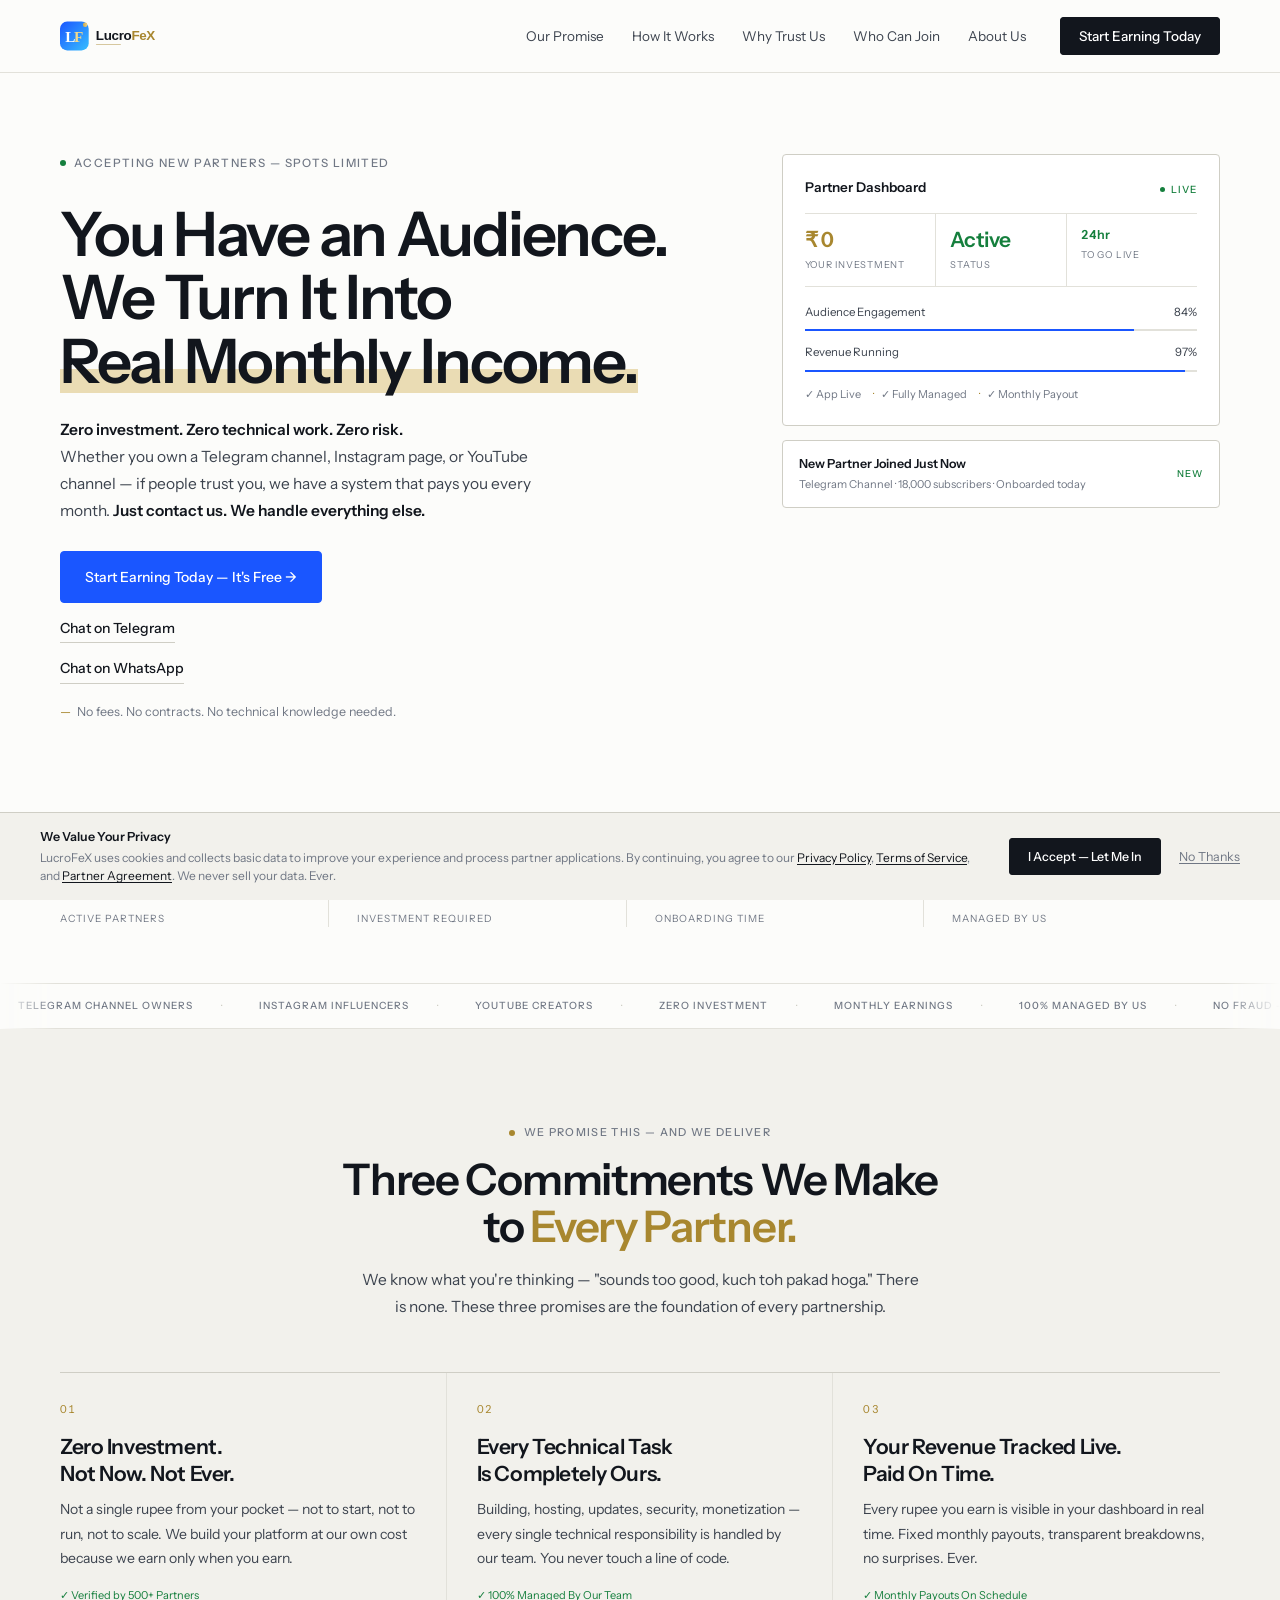
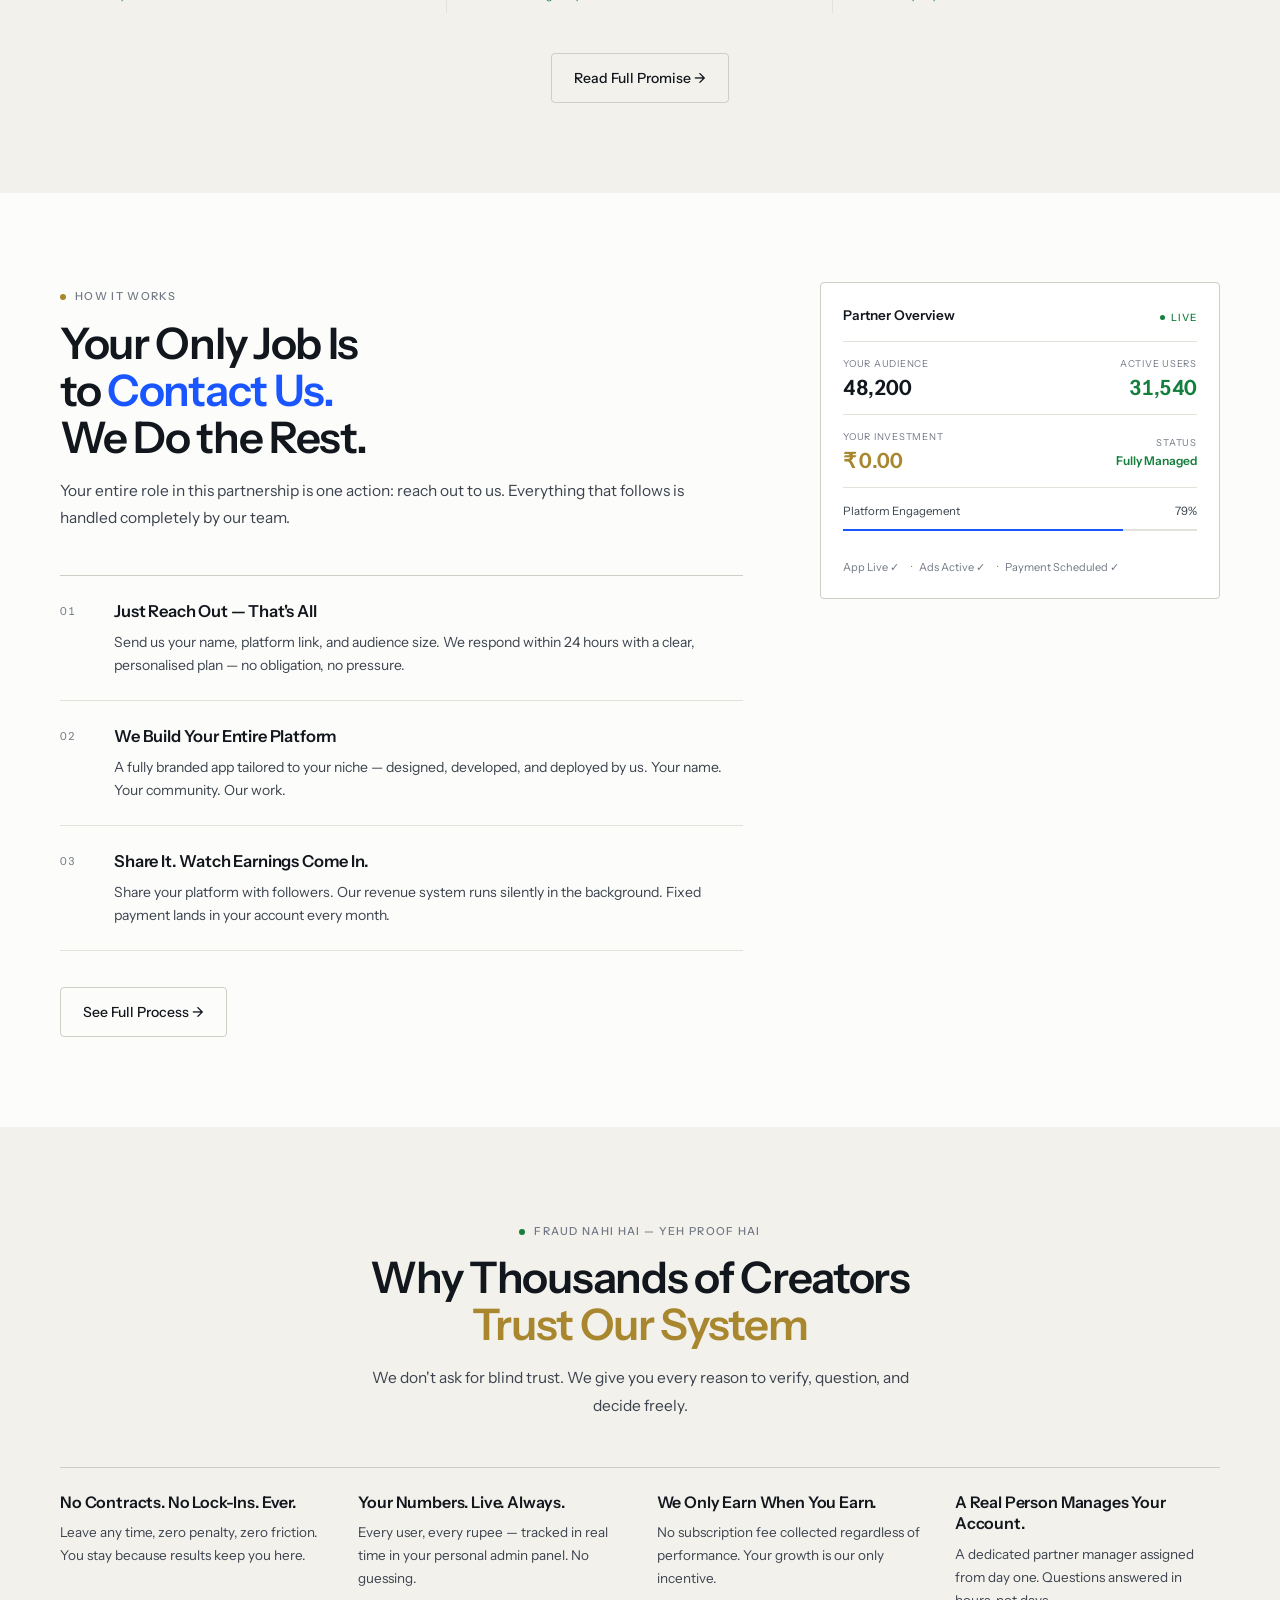
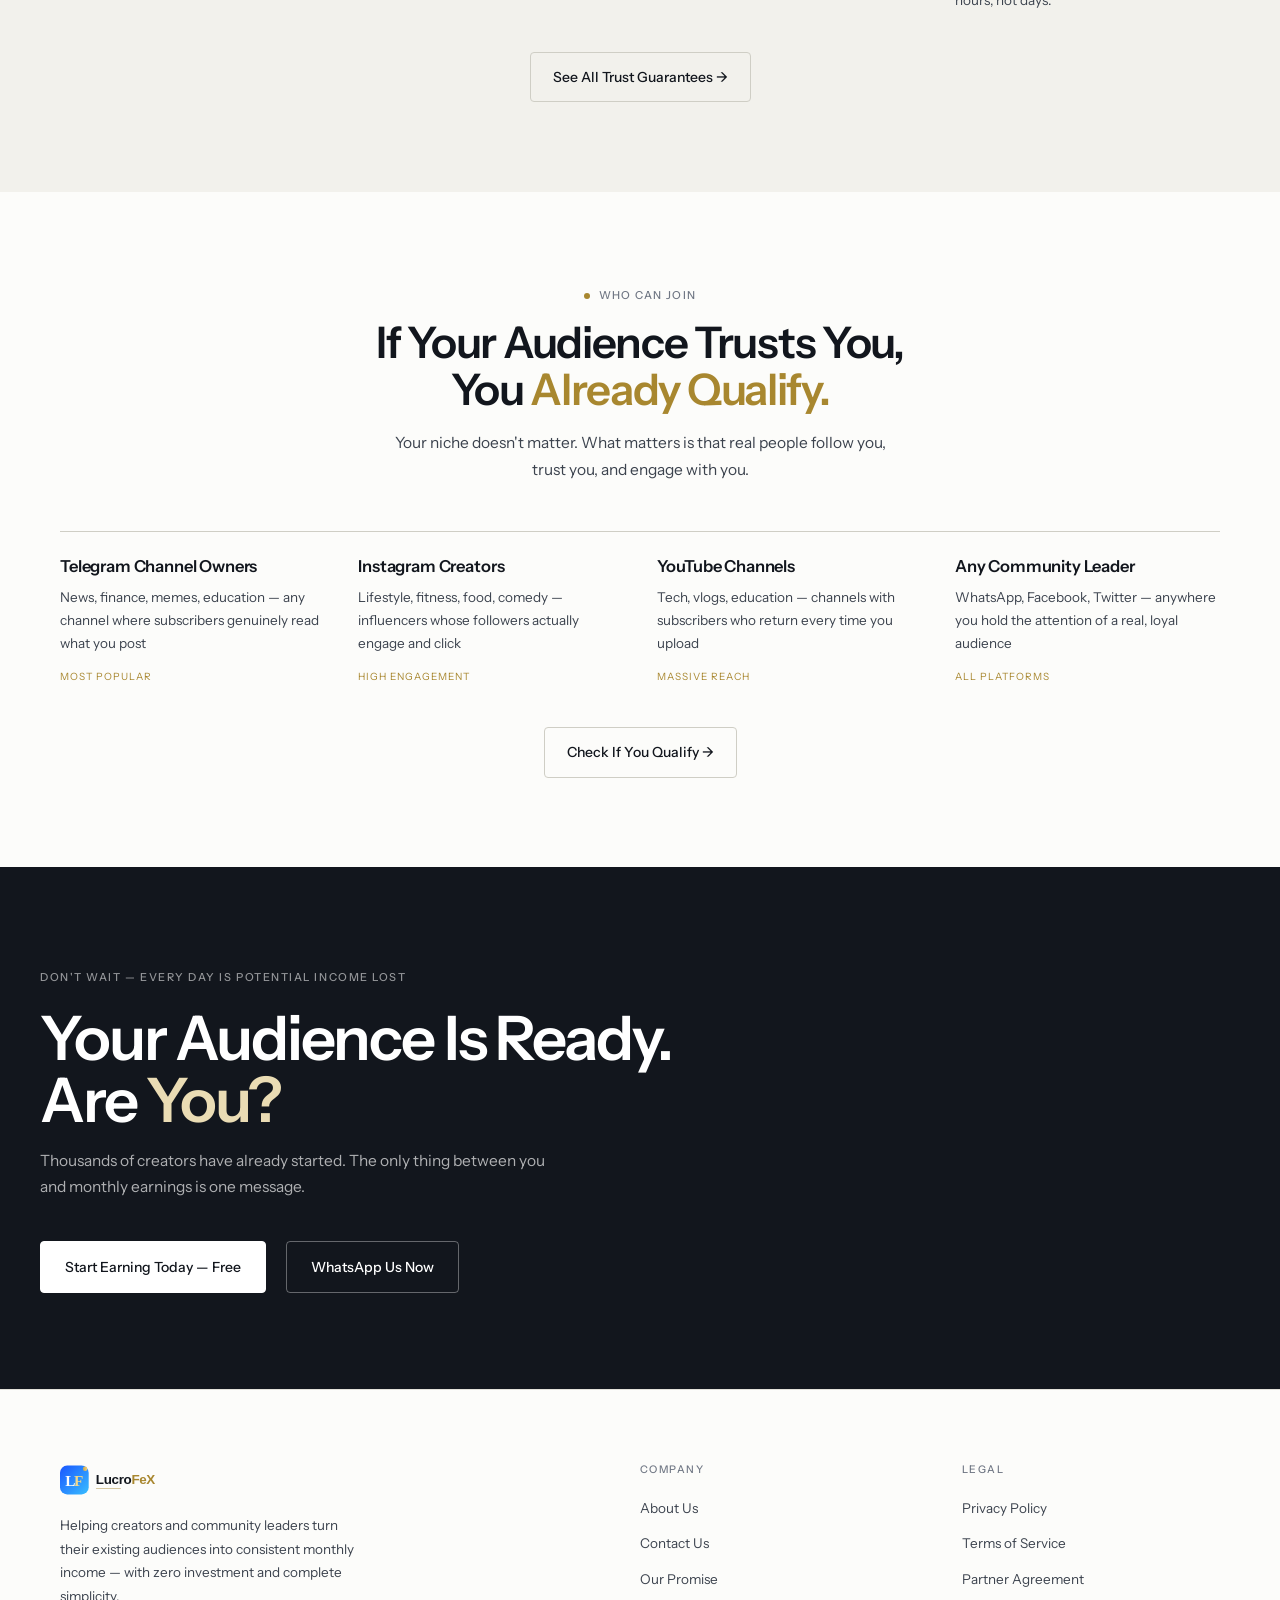
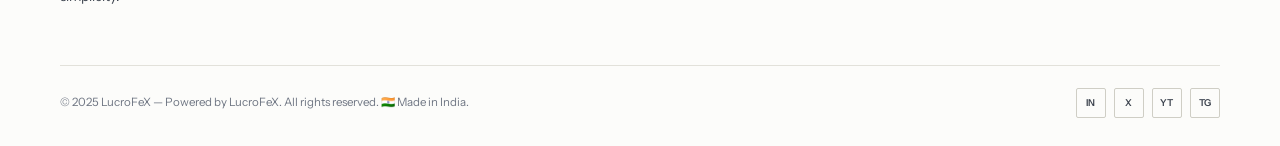
==== commit 7c5309d9: "Add files via upload" ====
(no text change in the page or its own stylesheets)
